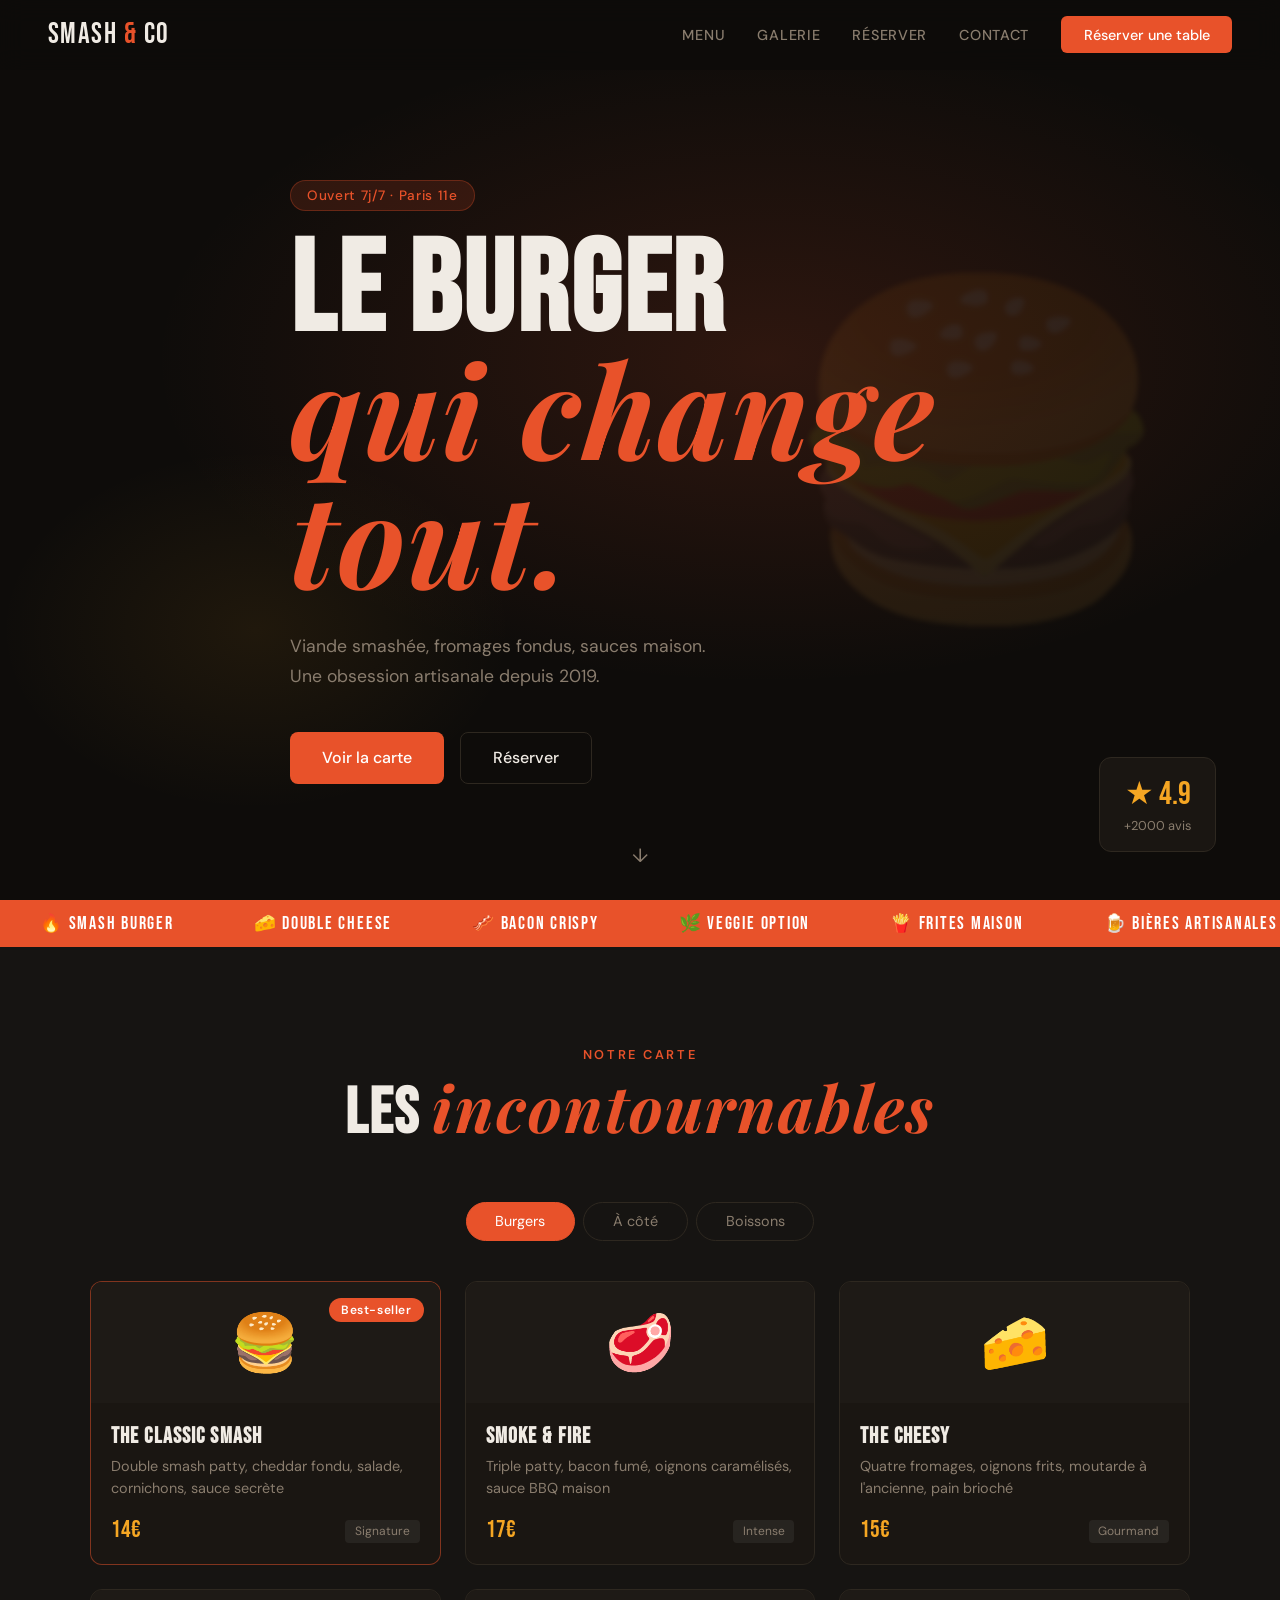
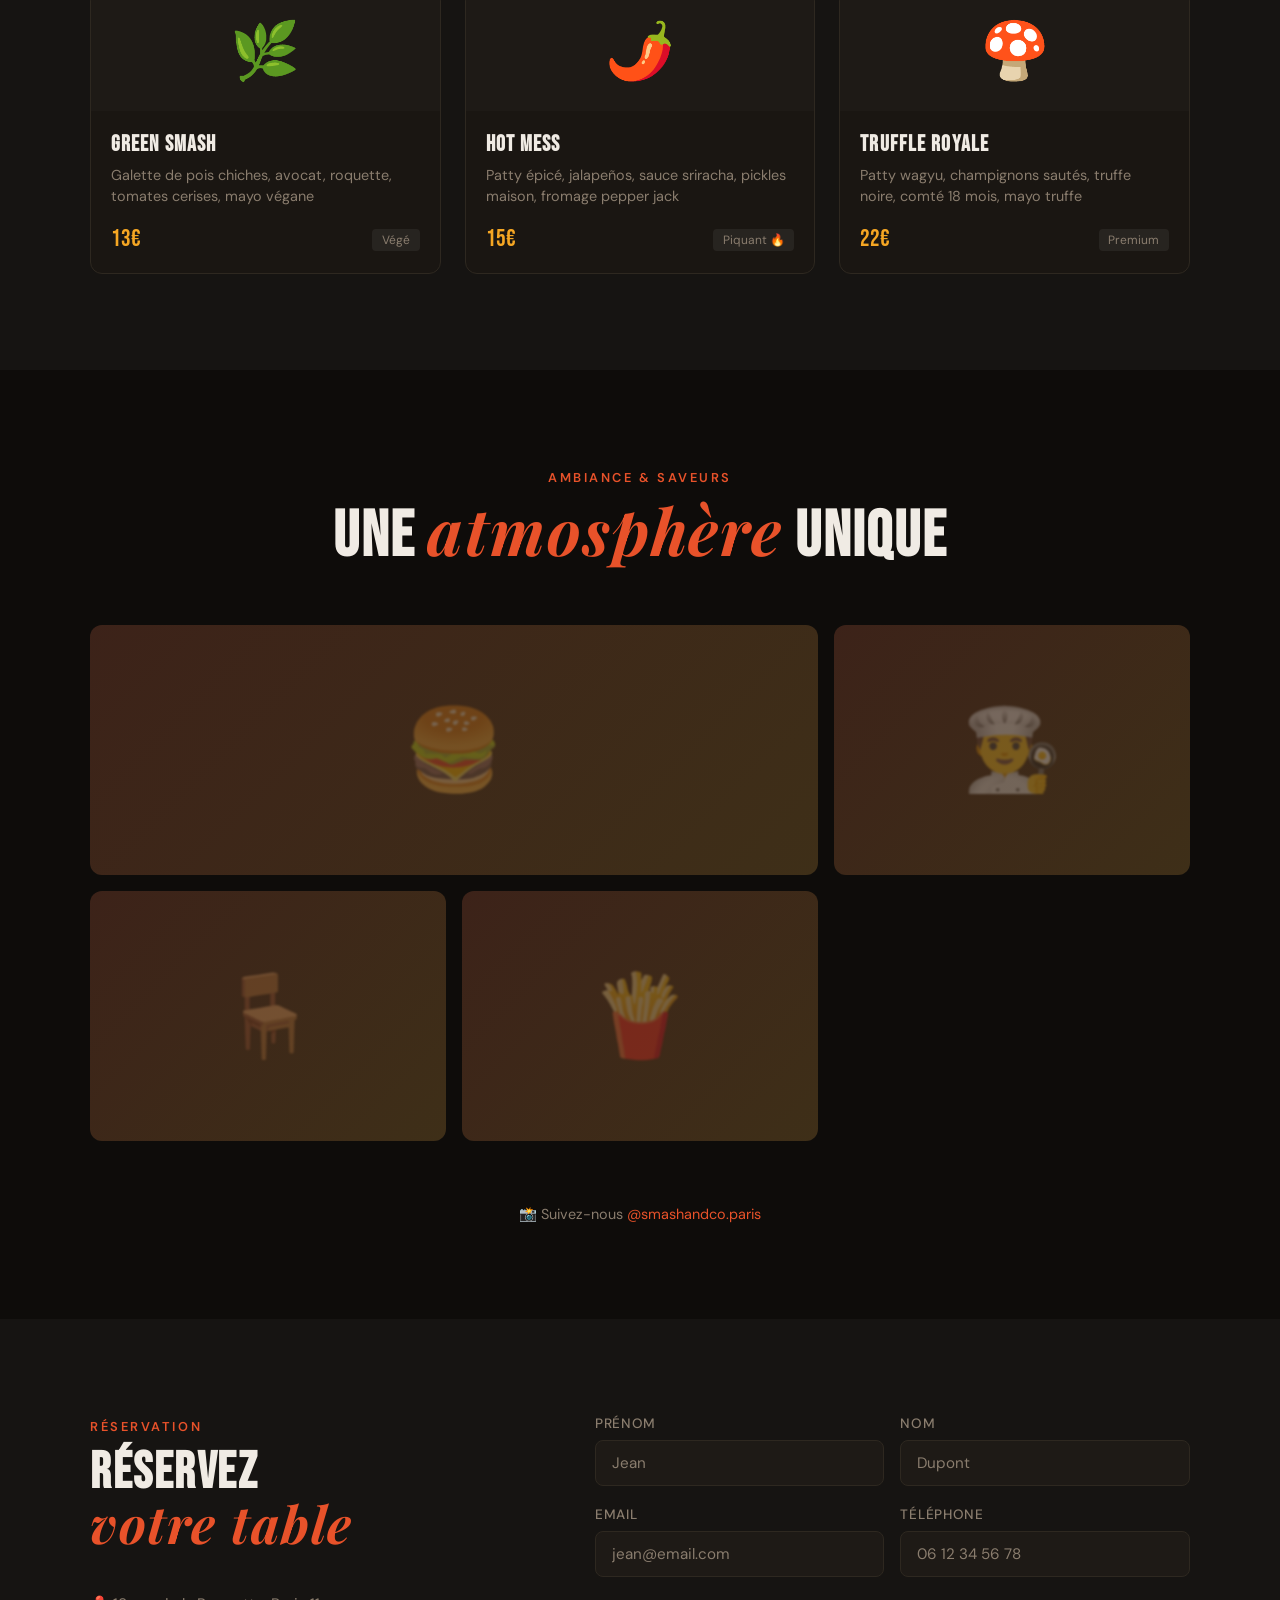
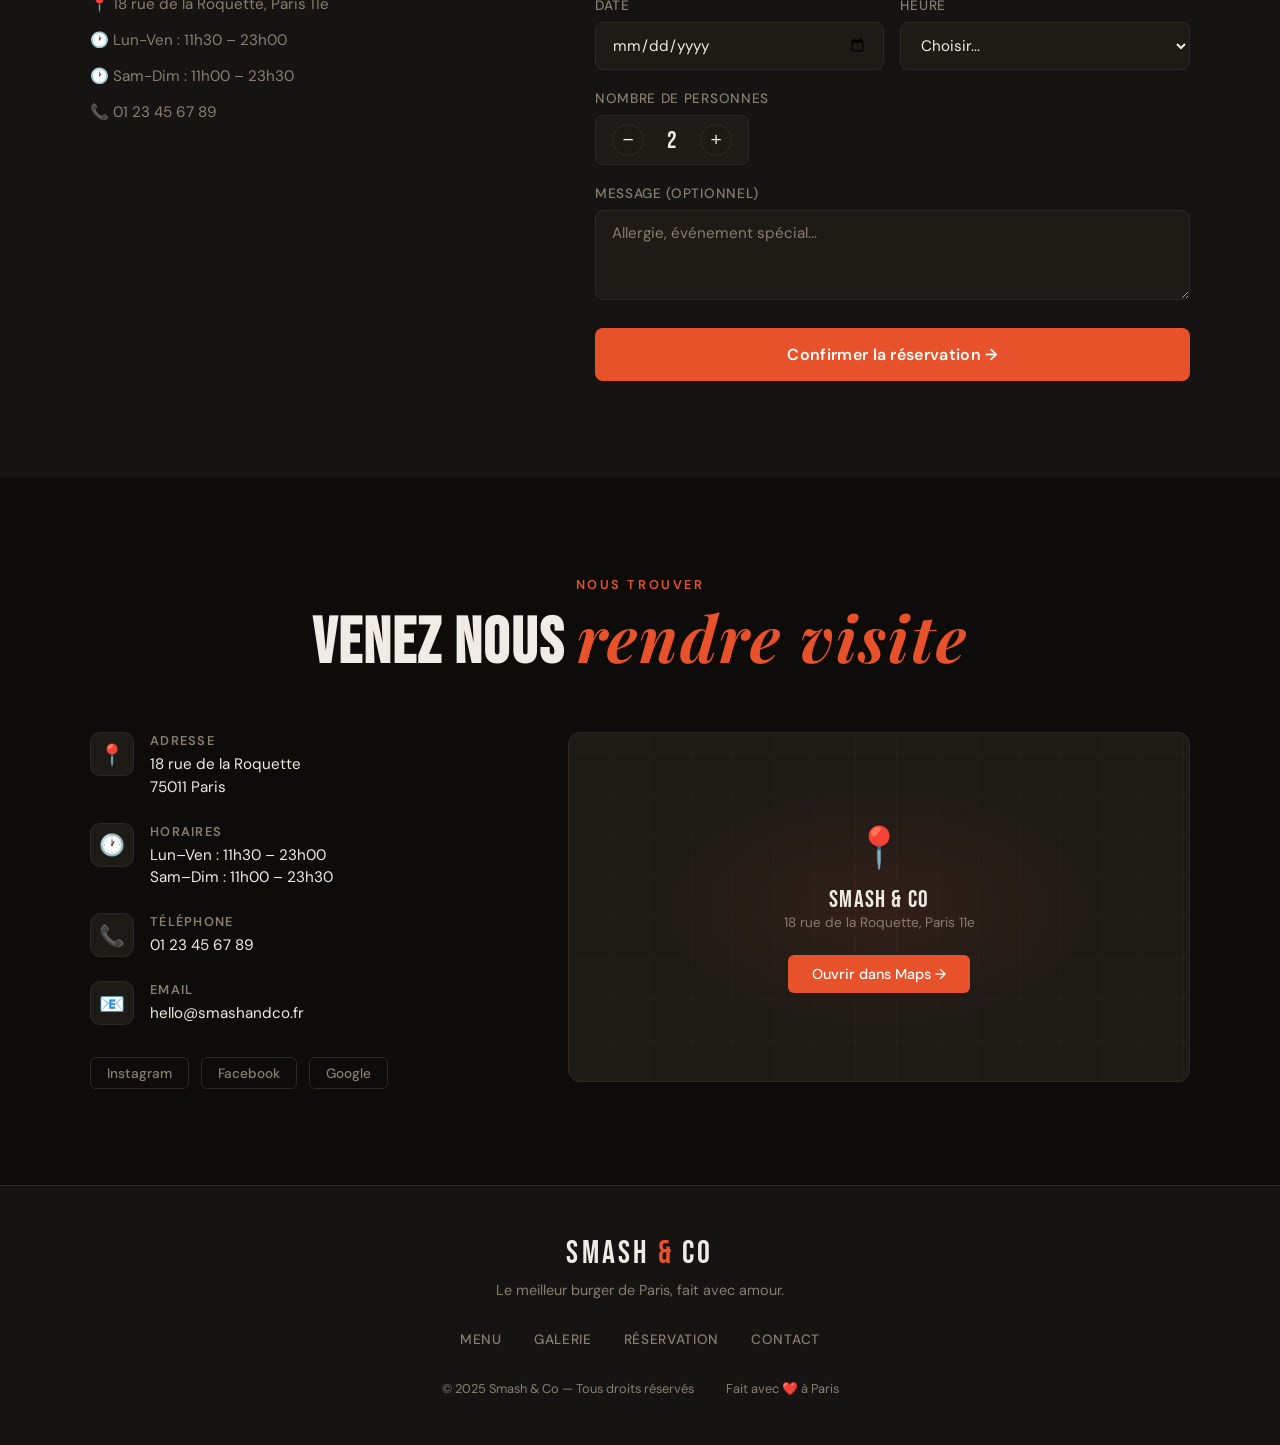
==== index.html @ 18566a7b "Add files via upload" ====
<!DOCTYPE html>
<html lang="fr">
<head>
  <meta charset="UTF-8" />
  <meta name="viewport" content="width=device-width, initial-scale=1.0"/>
  <title>SMASH & CO — Burgers Artisanaux</title>
  <link rel="stylesheet" href="style.css" />
  <link rel="preconnect" href="https://fonts.googleapis.com">
  <link href="https://fonts.googleapis.com/css2?family=Bebas+Neue&family=DM+Sans:wght@300;400;500&family=Playfair+Display:ital@1&display=swap" rel="stylesheet">
</head>
<body>

  <!-- NAV -->
  <nav id="navbar">
    <div class="nav-logo">SMASH <span>&</span> CO</div>
    <ul class="nav-links">
      <li><a href="#menu">Menu</a></li>
      <li><a href="#gallery">Galerie</a></li>
      <li><a href="#reservation">Réserver</a></li>
      <li><a href="#contact">Contact</a></li>
    </ul>
    <button class="nav-cta" onclick="document.getElementById('reservation').scrollIntoView({behavior:'smooth'})">Réserver une table</button>
    <button class="burger-btn" id="burgerBtn" aria-label="Menu">
      <span></span><span></span><span></span>
    </button>
  </nav>

  <!-- MOBILE MENU -->
  <div class="mobile-menu" id="mobileMenu">
    <ul>
      <li><a href="#menu" onclick="closeMobile()">Menu</a></li>
      <li><a href="#gallery" onclick="closeMobile()">Galerie</a></li>
      <li><a href="#reservation" onclick="closeMobile()">Réserver</a></li>
      <li><a href="#contact" onclick="closeMobile()">Contact</a></li>
    </ul>
  </div>

  <!-- HERO -->
  <section id="hero">
    <div class="hero-bg"></div>
    <div class="hero-content">
      <p class="hero-tag">Ouvert 7j/7 · Paris 11e</p>
      <h1>Le burger<br/><em>qui change tout.</em></h1>
      <p class="hero-sub">Viande smashée, fromages fondus, sauces maison.<br/>Une obsession artisanale depuis 2019.</p>
      <div class="hero-btns">
        <button onclick="document.getElementById('menu').scrollIntoView({behavior:'smooth'})">Voir la carte</button>
        <button class="outline" onclick="document.getElementById('reservation').scrollIntoView({behavior:'smooth'})">Réserver</button>
      </div>
    </div>
    <div class="hero-badge">
      <span>★ 4.9</span>
      <small>+2000 avis</small>
    </div>
    <div class="scroll-hint">↓</div>
  </section>

  <!-- STRIP -->
  <div class="strip">
    <span>🔥 Smash Burger</span>
    <span>🧀 Double Cheese</span>
    <span>🥓 Bacon Crispy</span>
    <span>🌿 Veggie Option</span>
    <span>🍟 Frites Maison</span>
    <span>🍺 Bières Artisanales</span>
    <span>🔥 Smash Burger</span>
    <span>🧀 Double Cheese</span>
    <span>🥓 Bacon Crispy</span>
    <span>🌿 Veggie Option</span>
    <span>🍟 Frites Maison</span>
    <span>🍺 Bières Artisanales</span>
  </div>

  <!-- MENU -->
  <section id="menu">
    <div class="section-header">
      <p class="label">Notre carte</p>
      <h2>Les <em>incontournables</em></h2>
    </div>

    <div class="menu-tabs">
      <button class="tab active" data-tab="burgers">Burgers</button>
      <button class="tab" data-tab="sides">À côté</button>
      <button class="tab" data-tab="drinks">Boissons</button>
    </div>

    <div class="menu-grid" id="burgers">
      <div class="menu-card featured">
        <div class="badge">Best-seller</div>
        <div class="menu-img">🍔</div>
        <div class="menu-info">
          <h3>The Classic Smash</h3>
          <p>Double smash patty, cheddar fondu, salade, cornichons, sauce secrète</p>
          <div class="menu-footer">
            <span class="price">14€</span>
            <span class="tags"><span>Signature</span></span>
          </div>
        </div>
      </div>
      <div class="menu-card">
        <div class="menu-img">🥩</div>
        <div class="menu-info">
          <h3>Smoke & Fire</h3>
          <p>Triple patty, bacon fumé, oignons caramélisés, sauce BBQ maison</p>
          <div class="menu-footer">
            <span class="price">17€</span>
            <span class="tags"><span>Intense</span></span>
          </div>
        </div>
      </div>
      <div class="menu-card">
        <div class="menu-img">🧀</div>
        <div class="menu-info">
          <h3>The Cheesy</h3>
          <p>Quatre fromages, oignons frits, moutarde à l'ancienne, pain brioché</p>
          <div class="menu-footer">
            <span class="price">15€</span>
            <span class="tags"><span>Gourmand</span></span>
          </div>
        </div>
      </div>
      <div class="menu-card">
        <div class="menu-img">🌿</div>
        <div class="menu-info">
          <h3>Green Smash</h3>
          <p>Galette de pois chiches, avocat, roquette, tomates cerises, mayo végane</p>
          <div class="menu-footer">
            <span class="price">13€</span>
            <span class="tags"><span>Végé</span></span>
          </div>
        </div>
      </div>
      <div class="menu-card">
        <div class="menu-img">🌶️</div>
        <div class="menu-info">
          <h3>Hot Mess</h3>
          <p>Patty épicé, jalapeños, sauce sriracha, pickles maison, fromage pepper jack</p>
          <div class="menu-footer">
            <span class="price">15€</span>
            <span class="tags"><span>Piquant 🔥</span></span>
          </div>
        </div>
      </div>
      <div class="menu-card">
        <div class="menu-img">🍄</div>
        <div class="menu-info">
          <h3>Truffle Royale</h3>
          <p>Patty wagyu, champignons sautés, truffe noire, comté 18 mois, mayo truffe</p>
          <div class="menu-footer">
            <span class="price">22€</span>
            <span class="tags"><span>Premium</span></span>
          </div>
        </div>
      </div>
    </div>

    <div class="menu-grid hidden" id="sides">
      <div class="menu-card">
        <div class="menu-img">🍟</div>
        <div class="menu-info">
          <h3>Frites Maison</h3>
          <p>Pommes de terre fraîches, double friture, sel de Guérande</p>
          <div class="menu-footer"><span class="price">5€</span></div>
        </div>
      </div>
      <div class="menu-card">
        <div class="menu-img">🧅</div>
        <div class="menu-info">
          <h3>Onion Rings</h3>
          <p>Oignons croustillants, sauce ranch maison</p>
          <div class="menu-footer"><span class="price">6€</span></div>
        </div>
      </div>
      <div class="menu-card">
        <div class="menu-img">🥗</div>
        <div class="menu-info">
          <h3>Coleslaw</h3>
          <p>Chou, carotte, mayonnaise légère, ciboulette</p>
          <div class="menu-footer"><span class="price">4€</span></div>
        </div>
      </div>
      <div class="menu-card featured">
        <div class="badge">Nouveau</div>
        <div class="menu-img">🍠</div>
        <div class="menu-info">
          <h3>Sweet Fries</h3>
          <p>Frites de patate douce, sauce miel-sriracha</p>
          <div class="menu-footer"><span class="price">6€</span></div>
        </div>
      </div>
    </div>

    <div class="menu-grid hidden" id="drinks">
      <div class="menu-card">
        <div class="menu-img">🍺</div>
        <div class="menu-info">
          <h3>Bières Artisanales</h3>
          <p>Sélection de 6 bières locales en rotation mensuelle</p>
          <div class="menu-footer"><span class="price">6-8€</span></div>
        </div>
      </div>
      <div class="menu-card featured">
        <div class="badge">Maison</div>
        <div class="menu-img">🥤</div>
        <div class="menu-info">
          <h3>Milkshakes</h3>
          <p>Vanille, chocolat, caramel beurre salé — faits à la commande</p>
          <div class="menu-footer"><span class="price">7€</span></div>
        </div>
      </div>
      <div class="menu-card">
        <div class="menu-img">🧃</div>
        <div class="menu-info">
          <h3>Softs & Jus</h3>
          <p>Eau, sodas, jus de fruits frais pressés</p>
          <div class="menu-footer"><span class="price">3-5€</span></div>
        </div>
      </div>
    </div>
  </section>

  <!-- GALLERY -->
  <section id="gallery">
    <div class="section-header">
      <p class="label">Ambiance & saveurs</p>
      <h2>Une <em>atmosphère</em> unique</h2>
    </div>
    <div class="gallery-grid">
      <div class="g-item g1">
        <div class="g-overlay"><span>The Classic Smash</span></div>
      </div>
      <div class="g-item g2">
        <div class="g-overlay"><span>Cuisine ouverte</span></div>
      </div>
      <div class="g-item g3">
        <div class="g-overlay"><span>Notre salle</span></div>
      </div>
      <div class="g-item g4">
        <div class="g-overlay"><span>Frites maison</span></div>
      </div>
      <div class="g-item g5">
        <div class="g-overlay"><span>Milkshakes</span></div>
      </div>
      <div class="g-item g6">
        <div class="g-overlay"><span>Bar à bières</span></div>
      </div>
    </div>
    <p class="gallery-note">📸 Suivez-nous <a href="#">@smashandco.paris</a></p>
  </section>

  <!-- RESERVATION -->
  <section id="reservation">
    <div class="resa-wrapper">
      <div class="resa-left">
        <p class="label">Réservation</p>
        <h2>Réservez<br/><em>votre table</em></h2>
        <ul class="resa-infos">
          <li>📍 18 rue de la Roquette, Paris 11e</li>
          <li>🕐 Lun-Ven : 11h30 – 23h00</li>
          <li>🕐 Sam-Dim : 11h00 – 23h30</li>
          <li>📞 01 23 45 67 89</li>
        </ul>
      </div>
      <div class="resa-right">
        <form id="resaForm" onsubmit="submitResa(event)">
          <div class="form-row">
            <div class="form-group">
              <label>Prénom</label>
              <input type="text" placeholder="Jean" required />
            </div>
            <div class="form-group">
              <label>Nom</label>
              <input type="text" placeholder="Dupont" required />
            </div>
          </div>
          <div class="form-row">
            <div class="form-group">
              <label>Email</label>
              <input type="email" placeholder="jean@email.com" required />
            </div>
            <div class="form-group">
              <label>Téléphone</label>
              <input type="tel" placeholder="06 12 34 56 78" />
            </div>
          </div>
          <div class="form-row">
            <div class="form-group">
              <label>Date</label>
              <input type="date" required />
            </div>
            <div class="form-group">
              <label>Heure</label>
              <select required>
                <option value="">Choisir...</option>
                <option>12:00</option><option>12:30</option>
                <option>13:00</option><option>13:30</option>
                <option>19:00</option><option>19:30</option>
                <option>20:00</option><option>20:30</option>
                <option>21:00</option><option>21:30</option>
              </select>
            </div>
          </div>
          <div class="form-group">
            <label>Nombre de personnes</label>
            <div class="counter">
              <button type="button" onclick="changeCount(-1)">−</button>
              <span id="guestCount">2</span>
              <button type="button" onclick="changeCount(1)">+</button>
            </div>
          </div>
          <div class="form-group">
            <label>Message (optionnel)</label>
            <textarea placeholder="Allergie, événement spécial..."></textarea>
          </div>
          <button type="submit" class="submit-btn">Confirmer la réservation →</button>
        </form>
        <div id="resaSuccess" class="resa-success hidden">
          <div class="success-icon">✓</div>
          <h3>Réservation confirmée !</h3>
          <p>Vous recevrez un email de confirmation sous peu.<br/>À très vite chez Smash & Co !</p>
        </div>
      </div>
    </div>
  </section>

  <!-- CONTACT -->
  <section id="contact">
    <div class="section-header">
      <p class="label">Nous trouver</p>
      <h2>Venez nous <em>rendre visite</em></h2>
    </div>
    <div class="contact-grid">
      <div class="contact-info">
        <div class="contact-item">
          <div class="contact-icon">📍</div>
          <div>
            <h4>Adresse</h4>
            <p>18 rue de la Roquette<br/>75011 Paris</p>
          </div>
        </div>
        <div class="contact-item">
          <div class="contact-icon">🕐</div>
          <div>
            <h4>Horaires</h4>
            <p>Lun–Ven : 11h30 – 23h00<br/>Sam–Dim : 11h00 – 23h30</p>
          </div>
        </div>
        <div class="contact-item">
          <div class="contact-icon">📞</div>
          <div>
            <h4>Téléphone</h4>
            <p><a href="tel:0123456789">01 23 45 67 89</a></p>
          </div>
        </div>
        <div class="contact-item">
          <div class="contact-icon">📧</div>
          <div>
            <h4>Email</h4>
            <p><a href="mailto:hello@smashandco.fr">hello@smashandco.fr</a></p>
          </div>
        </div>
        <div class="social-links">
          <a href="#">Instagram</a>
          <a href="#">Facebook</a>
          <a href="#">Google</a>
        </div>
      </div>
      <div class="map-placeholder">
        <div class="map-inner">
          <div class="map-pin">📍</div>
          <p>SMASH & CO</p>
          <small>18 rue de la Roquette, Paris 11e</small>
          <a href="https://maps.google.com/?q=18+rue+de+la+Roquette+Paris" target="_blank" class="map-btn">Ouvrir dans Maps →</a>
        </div>
      </div>
    </div>
  </section>

  <!-- FOOTER -->
  <footer>
    <div class="footer-top">
      <div class="footer-logo">SMASH <span>&</span> CO</div>
      <p>Le meilleur burger de Paris, fait avec amour.</p>
    </div>
    <div class="footer-links">
      <a href="#menu">Menu</a>
      <a href="#gallery">Galerie</a>
      <a href="#reservation">Réservation</a>
      <a href="#contact">Contact</a>
    </div>
    <div class="footer-bottom">
      <p>© 2025 Smash & Co — Tous droits réservés</p>
      <p>Fait avec ❤️ à Paris</p>
    </div>
  </footer>

  <script src="script.js"></script>
</body>
</html>
---- style.css ----
/* ===== RESET & BASE ===== */
*, *::before, *::after { box-sizing: border-box; margin: 0; padding: 0; }

:root {
  --bg: #0e0c0a;
  --bg2: #161412;
  --bg3: #1e1a16;
  --accent: #e8522a;
  --accent2: #f5a623;
  --text: #f0ebe4;
  --text-muted: #8a7d6e;
  --border: #2e2820;
  --card: #1a1612;
  --radius: 12px;
}

html { scroll-behavior: smooth; }

body {
  font-family: 'DM Sans', sans-serif;
  background: var(--bg);
  color: var(--text);
  overflow-x: hidden;
  font-size: 16px;
}

/* ===== NAV ===== */
#navbar {
  position: fixed;
  top: 0; left: 0; right: 0;
  z-index: 100;
  display: flex;
  align-items: center;
  gap: 2rem;
  padding: 1rem 3rem;
  background: rgba(14, 12, 10, 0.85);
  backdrop-filter: blur(12px);
  border-bottom: 1px solid transparent;
  transition: border-color 0.3s, padding 0.3s;
}

#navbar.scrolled {
  border-bottom-color: var(--border);
  padding: 0.75rem 3rem;
}

.nav-logo {
  font-family: 'Bebas Neue', sans-serif;
  font-size: 1.8rem;
  letter-spacing: 0.05em;
  color: var(--text);
  margin-right: auto;
}
.nav-logo span { color: var(--accent); }

.nav-links { list-style: none; display: flex; gap: 2rem; }
.nav-links a {
  color: var(--text-muted);
  text-decoration: none;
  font-size: 0.9rem;
  font-weight: 500;
  letter-spacing: 0.05em;
  text-transform: uppercase;
  transition: color 0.2s;
}
.nav-links a:hover { color: var(--text); }

.nav-cta {
  background: var(--accent);
  color: white;
  border: none;
  padding: 0.6rem 1.4rem;
  border-radius: 6px;
  font-family: 'DM Sans', sans-serif;
  font-weight: 500;
  font-size: 0.9rem;
  cursor: pointer;
  transition: background 0.2s, transform 0.2s;
}
.nav-cta:hover { background: #c9431e; transform: translateY(-1px); }

.burger-btn {
  display: none;
  flex-direction: column;
  gap: 5px;
  background: none;
  border: none;
  cursor: pointer;
  padding: 4px;
}
.burger-btn span {
  display: block;
  width: 24px;
  height: 2px;
  background: var(--text);
  border-radius: 2px;
  transition: 0.3s;
}

/* MOBILE MENU */
.mobile-menu {
  display: none;
  position: fixed;
  top: 0; left: 0; right: 0; bottom: 0;
  z-index: 99;
  background: var(--bg);
  flex-direction: column;
  align-items: center;
  justify-content: center;
}
.mobile-menu.open { display: flex; }
.mobile-menu ul { list-style: none; text-align: center; }
.mobile-menu li { margin: 1.5rem 0; }
.mobile-menu a {
  font-family: 'Bebas Neue', sans-serif;
  font-size: 3rem;
  color: var(--text);
  text-decoration: none;
  letter-spacing: 0.1em;
  transition: color 0.2s;
}
.mobile-menu a:hover { color: var(--accent); }

/* ===== HERO ===== */
#hero {
  position: relative;
  min-height: 100vh;
  display: flex;
  align-items: center;
  justify-content: center;
  overflow: hidden;
  padding: 8rem 2rem 4rem;
}

.hero-bg {
  position: absolute;
  inset: 0;
  background:
    radial-gradient(ellipse 80% 60% at 60% 40%, rgba(232, 82, 42, 0.15) 0%, transparent 60%),
    radial-gradient(ellipse 40% 40% at 20% 70%, rgba(245, 166, 35, 0.08) 0%, transparent 50%);
  z-index: 0;
}

.hero-bg::before {
  content: '🍔';
  position: absolute;
  right: 8%;
  top: 50%;
  transform: translateY(-50%);
  font-size: clamp(180px, 25vw, 380px);
  opacity: 0.08;
  filter: blur(2px);
  animation: float 6s ease-in-out infinite;
}

@keyframes float {
  0%, 100% { transform: translateY(-50%) rotate(-5deg); }
  50% { transform: translateY(-53%) rotate(3deg); }
}

.hero-content {
  position: relative;
  z-index: 1;
  max-width: 700px;
  animation: fadeUp 0.9s ease both;
}

@keyframes fadeUp {
  from { opacity: 0; transform: translateY(30px); }
  to   { opacity: 1; transform: translateY(0); }
}

.hero-tag {
  display: inline-block;
  background: rgba(232,82,42,0.15);
  border: 1px solid rgba(232,82,42,0.3);
  color: var(--accent);
  padding: 0.35rem 1rem;
  border-radius: 50px;
  font-size: 0.85rem;
  font-weight: 500;
  letter-spacing: 0.05em;
  margin-bottom: 1.5rem;
}

#hero h1 {
  font-family: 'Bebas Neue', sans-serif;
  font-size: clamp(4rem, 10vw, 9rem);
  line-height: 0.9;
  letter-spacing: 0.02em;
  margin-bottom: 1.5rem;
}
#hero h1 em {
  font-family: 'Playfair Display', serif;
  color: var(--accent);
  font-style: italic;
}

.hero-sub {
  color: var(--text-muted);
  font-size: 1.1rem;
  line-height: 1.7;
  margin-bottom: 2.5rem;
  max-width: 480px;
}

.hero-btns { display: flex; gap: 1rem; flex-wrap: wrap; }
.hero-btns button {
  padding: 0.9rem 2rem;
  border-radius: 8px;
  font-family: 'DM Sans', sans-serif;
  font-size: 1rem;
  font-weight: 500;
  cursor: pointer;
  transition: all 0.2s;
}
.hero-btns button:first-child {
  background: var(--accent);
  color: white;
  border: none;
}
.hero-btns button:first-child:hover { background: #c9431e; transform: translateY(-2px); }
.hero-btns button.outline {
  background: transparent;
  color: var(--text);
  border: 1px solid var(--border);
}
.hero-btns button.outline:hover { border-color: var(--text-muted); transform: translateY(-2px); }

.hero-badge {
  position: absolute;
  bottom: 3rem;
  right: 5%;
  background: var(--card);
  border: 1px solid var(--border);
  border-radius: var(--radius);
  padding: 1rem 1.5rem;
  text-align: center;
  z-index: 1;
  animation: fadeUp 1.1s 0.3s ease both;
}
.hero-badge span { font-family: 'Bebas Neue', sans-serif; font-size: 2rem; color: var(--accent2); display: block; }
.hero-badge small { color: var(--text-muted); font-size: 0.8rem; }

.scroll-hint {
  position: absolute;
  bottom: 2rem;
  left: 50%;
  transform: translateX(-50%);
  color: var(--text-muted);
  font-size: 1.2rem;
  animation: bounce 2s ease-in-out infinite;
  z-index: 1;
}
@keyframes bounce {
  0%, 100% { transform: translateX(-50%) translateY(0); }
  50% { transform: translateX(-50%) translateY(8px); }
}

/* ===== STRIP ===== */
.strip {
  background: var(--accent);
  padding: 0.8rem 0;
  overflow: hidden;
  display: flex;
  gap: 0;
  white-space: nowrap;
}
.strip span {
  display: inline-block;
  padding: 0 2.5rem;
  font-family: 'Bebas Neue', sans-serif;
  font-size: 1.1rem;
  letter-spacing: 0.1em;
  color: white;
  animation: marquee 20s linear infinite;
}
@keyframes marquee {
  from { transform: translateX(0); }
  to { transform: translateX(-50%); }
}

/* ===== SECTIONS COMMON ===== */
section { padding: 6rem 5%; }

.section-header {
  text-align: center;
  margin-bottom: 3.5rem;
}
.label {
  display: inline-block;
  color: var(--accent);
  font-size: 0.8rem;
  font-weight: 600;
  letter-spacing: 0.2em;
  text-transform: uppercase;
  margin-bottom: 0.75rem;
}
.section-header h2 {
  font-family: 'Bebas Neue', sans-serif;
  font-size: clamp(2.5rem, 5vw, 4rem);
  letter-spacing: 0.03em;
  line-height: 1;
}
.section-header h2 em {
  font-family: 'Playfair Display', serif;
  color: var(--accent);
  font-style: italic;
}

/* ===== MENU ===== */
#menu { background: var(--bg2); }

.menu-tabs {
  display: flex;
  gap: 0.5rem;
  justify-content: center;
  margin-bottom: 2.5rem;
  flex-wrap: wrap;
}
.tab {
  padding: 0.6rem 1.8rem;
  border-radius: 50px;
  border: 1px solid var(--border);
  background: transparent;
  color: var(--text-muted);
  font-family: 'DM Sans', sans-serif;
  font-size: 0.9rem;
  cursor: pointer;
  transition: all 0.2s;
}
.tab.active, .tab:hover {
  background: var(--accent);
  color: white;
  border-color: var(--accent);
}

.menu-grid {
  display: grid;
  grid-template-columns: repeat(auto-fill, minmax(280px, 1fr));
  gap: 1.5rem;
  max-width: 1100px;
  margin: 0 auto;
}
.menu-grid.hidden { display: none; }

.menu-card {
  background: var(--card);
  border: 1px solid var(--border);
  border-radius: var(--radius);
  overflow: hidden;
  transition: transform 0.3s, border-color 0.3s;
  position: relative;
}
.menu-card:hover {
  transform: translateY(-4px);
  border-color: rgba(232,82,42,0.4);
}
.menu-card.featured { border-color: rgba(232,82,42,0.5); }

.badge {
  position: absolute;
  top: 1rem; right: 1rem;
  background: var(--accent);
  color: white;
  font-size: 0.75rem;
  font-weight: 600;
  padding: 0.25rem 0.75rem;
  border-radius: 50px;
  letter-spacing: 0.05em;
}

.menu-img {
  font-size: 3.5rem;
  text-align: center;
  padding: 1.5rem;
  background: var(--bg3);
}
.menu-info { padding: 1.25rem; }
.menu-info h3 {
  font-family: 'Bebas Neue', sans-serif;
  font-size: 1.4rem;
  letter-spacing: 0.05em;
  margin-bottom: 0.4rem;
}
.menu-info p { color: var(--text-muted); font-size: 0.9rem; line-height: 1.5; margin-bottom: 1rem; }

.menu-footer {
  display: flex;
  align-items: center;
  justify-content: space-between;
}
.price {
  font-family: 'Bebas Neue', sans-serif;
  font-size: 1.5rem;
  color: var(--accent2);
}
.tags span {
  background: rgba(255,255,255,0.06);
  color: var(--text-muted);
  font-size: 0.75rem;
  padding: 0.2rem 0.6rem;
  border-radius: 4px;
}

/* ===== GALLERY ===== */
#gallery { background: var(--bg); }

.gallery-grid {
  display: grid;
  grid-template-columns: repeat(3, 1fr);
  grid-template-rows: 250px 250px;
  gap: 1rem;
  max-width: 1100px;
  margin: 0 auto;
}

.g-item {
  border-radius: var(--radius);
  overflow: hidden;
  position: relative;
  cursor: pointer;
  background: var(--bg3);
}
.g1 { grid-column: 1 / 3; }
.g5 { grid-column: 2 / 4; }

.g-item::before {
  content: '';
  position: absolute;
  inset: 0;
  background: linear-gradient(135deg, var(--accent) 0%, var(--accent2) 100%);
  opacity: 0.15;
  z-index: 0;
}

/* Decorative emoji backgrounds for gallery */
.g1::after { content: '🍔'; }
.g2::after { content: '👨‍🍳'; }
.g3::after { content: '🪑'; }
.g4::after { content: '🍟'; }
.g5::after { content: '🥤'; }
.g6::after { content: '🍺'; }

.g-item::after {
  position: absolute;
  inset: 0;
  display: flex;
  align-items: center;
  justify-content: center;
  font-size: 5rem;
  filter: blur(1px);
  opacity: 0.3;
  transition: 0.4s;
}
.g-item:hover::after { transform: scale(1.2); opacity: 0.5; }

.g-overlay {
  position: absolute;
  inset: 0;
  display: flex;
  align-items: flex-end;
  padding: 1.5rem;
  background: linear-gradient(to top, rgba(0,0,0,0.7) 0%, transparent 60%);
  z-index: 1;
  opacity: 0;
  transition: opacity 0.3s;
}
.g-item:hover .g-overlay { opacity: 1; }
.g-overlay span {
  font-family: 'Bebas Neue', sans-serif;
  font-size: 1.3rem;
  letter-spacing: 0.05em;
}

.gallery-note {
  text-align: center;
  margin-top: 2rem;
  color: var(--text-muted);
  font-size: 0.9rem;
}
.gallery-note a { color: var(--accent); text-decoration: none; }
.gallery-note a:hover { text-decoration: underline; }

/* ===== RESERVATION ===== */
#reservation { background: var(--bg2); }

.resa-wrapper {
  display: grid;
  grid-template-columns: 1fr 1.4fr;
  gap: 5rem;
  max-width: 1100px;
  margin: 0 auto;
  align-items: start;
}

.resa-left p.label { margin-bottom: 0.75rem; }
.resa-left h2 {
  font-family: 'Bebas Neue', sans-serif;
  font-size: clamp(2.5rem, 4vw, 3.5rem);
  line-height: 1;
  margin-bottom: 2.5rem;
  letter-spacing: 0.03em;
}
.resa-left h2 em {
  font-family: 'Playfair Display', serif;
  color: var(--accent);
  font-style: italic;
}

.resa-infos { list-style: none; display: flex; flex-direction: column; gap: 1rem; }
.resa-infos li { color: var(--text-muted); font-size: 0.95rem; display: flex; align-items: center; gap: 0.75rem; }

/* FORM */
form { display: flex; flex-direction: column; gap: 1.25rem; }

.form-row { display: grid; grid-template-columns: 1fr 1fr; gap: 1rem; }

.form-group { display: flex; flex-direction: column; gap: 0.5rem; }
.form-group label { font-size: 0.85rem; font-weight: 500; color: var(--text-muted); letter-spacing: 0.05em; text-transform: uppercase; }

input, select, textarea {
  background: var(--bg3);
  border: 1px solid var(--border);
  border-radius: 8px;
  padding: 0.75rem 1rem;
  color: var(--text);
  font-family: 'DM Sans', sans-serif;
  font-size: 0.95rem;
  transition: border-color 0.2s;
  width: 100%;
}
input:focus, select:focus, textarea:focus {
  outline: none;
  border-color: var(--accent);
}
input::placeholder, textarea::placeholder { color: var(--text-muted); }
select option { background: var(--bg3); }
textarea { resize: vertical; min-height: 90px; }

.counter {
  display: flex;
  align-items: center;
  gap: 1rem;
  background: var(--bg3);
  border: 1px solid var(--border);
  border-radius: 8px;
  padding: 0.5rem 1rem;
  width: fit-content;
}
.counter button {
  background: none;
  border: 1px solid var(--border);
  color: var(--text);
  width: 32px;
  height: 32px;
  border-radius: 50%;
  cursor: pointer;
  font-size: 1.2rem;
  display: flex;
  align-items: center;
  justify-content: center;
  transition: all 0.2s;
}
.counter button:hover { background: var(--accent); border-color: var(--accent); }
#guestCount { font-family: 'Bebas Neue', sans-serif; font-size: 1.5rem; min-width: 24px; text-align: center; }

.submit-btn {
  background: var(--accent);
  color: white;
  border: none;
  padding: 1rem 2rem;
  border-radius: 8px;
  font-family: 'DM Sans', sans-serif;
  font-size: 1rem;
  font-weight: 600;
  cursor: pointer;
  transition: all 0.2s;
  margin-top: 0.5rem;
  letter-spacing: 0.02em;
}
.submit-btn:hover { background: #c9431e; transform: translateY(-2px); }

.resa-success {
  text-align: center;
  padding: 3rem 2rem;
  background: var(--bg3);
  border: 1px solid var(--border);
  border-radius: var(--radius);
}
.resa-success.hidden { display: none; }
.success-icon {
  width: 60px; height: 60px;
  background: rgba(34, 197, 94, 0.15);
  border: 2px solid #22c55e;
  border-radius: 50%;
  display: flex;
  align-items: center;
  justify-content: center;
  font-size: 1.5rem;
  color: #22c55e;
  margin: 0 auto 1.5rem;
}
.resa-success h3 { font-size: 1.5rem; margin-bottom: 0.75rem; }
.resa-success p { color: var(--text-muted); line-height: 1.6; }

/* ===== CONTACT ===== */
#contact { background: var(--bg); }

.contact-grid {
  display: grid;
  grid-template-columns: 1fr 1.5fr;
  gap: 4rem;
  max-width: 1100px;
  margin: 0 auto;
  align-items: start;
}

.contact-info { display: flex; flex-direction: column; gap: 1.5rem; }
.contact-item { display: flex; gap: 1rem; align-items: flex-start; }
.contact-icon {
  font-size: 1.3rem;
  width: 44px;
  height: 44px;
  background: var(--bg3);
  border: 1px solid var(--border);
  border-radius: 10px;
  display: flex;
  align-items: center;
  justify-content: center;
  flex-shrink: 0;
}
.contact-item h4 { font-size: 0.8rem; font-weight: 600; letter-spacing: 0.1em; text-transform: uppercase; color: var(--text-muted); margin-bottom: 0.25rem; }
.contact-item p { font-size: 0.95rem; line-height: 1.5; }
.contact-item a { color: var(--text); text-decoration: none; }
.contact-item a:hover { color: var(--accent); }

.social-links {
  display: flex;
  gap: 0.75rem;
  margin-top: 0.5rem;
}
.social-links a {
  color: var(--text-muted);
  text-decoration: none;
  font-size: 0.85rem;
  font-weight: 500;
  padding: 0.4rem 1rem;
  border: 1px solid var(--border);
  border-radius: 6px;
  transition: all 0.2s;
}
.social-links a:hover { color: var(--text); border-color: var(--text-muted); }

.map-placeholder {
  background: var(--bg3);
  border: 1px solid var(--border);
  border-radius: var(--radius);
  height: 350px;
  display: flex;
  align-items: center;
  justify-content: center;
  position: relative;
  overflow: hidden;
}
.map-placeholder::before {
  content: '';
  position: absolute;
  inset: 0;
  background:
    radial-gradient(ellipse 50% 50% at 50% 50%, rgba(232, 82, 42, 0.1) 0%, transparent 70%),
    repeating-linear-gradient(0deg, transparent, transparent 40px, rgba(255,255,255,0.02) 40px, rgba(255,255,255,0.02) 41px),
    repeating-linear-gradient(90deg, transparent, transparent 40px, rgba(255,255,255,0.02) 40px, rgba(255,255,255,0.02) 41px);
}
.map-inner {
  position: relative;
  text-align: center;
  z-index: 1;
}
.map-pin { font-size: 2.5rem; margin-bottom: 0.75rem; animation: bounce 2s ease-in-out infinite; }
.map-inner p { font-family: 'Bebas Neue', sans-serif; font-size: 1.5rem; letter-spacing: 0.05em; }
.map-inner small { color: var(--text-muted); font-size: 0.85rem; display: block; margin-bottom: 1.5rem; }
.map-btn {
  display: inline-block;
  background: var(--accent);
  color: white;
  text-decoration: none;
  padding: 0.6rem 1.5rem;
  border-radius: 6px;
  font-size: 0.9rem;
  font-weight: 500;
  transition: background 0.2s;
}
.map-btn:hover { background: #c9431e; }

/* ===== FOOTER ===== */
footer {
  background: var(--bg2);
  border-top: 1px solid var(--border);
  padding: 3rem 5%;
  text-align: center;
}
.footer-top { margin-bottom: 2rem; }
.footer-logo {
  font-family: 'Bebas Neue', sans-serif;
  font-size: 2rem;
  letter-spacing: 0.1em;
  margin-bottom: 0.5rem;
}
.footer-logo span { color: var(--accent); }
.footer-top p { color: var(--text-muted); font-size: 0.9rem; }
.footer-links {
  display: flex;
  gap: 2rem;
  justify-content: center;
  flex-wrap: wrap;
  margin-bottom: 2rem;
}
.footer-links a {
  color: var(--text-muted);
  text-decoration: none;
  font-size: 0.85rem;
  font-weight: 500;
  letter-spacing: 0.05em;
  text-transform: uppercase;
  transition: color 0.2s;
}
.footer-links a:hover { color: var(--text); }
.footer-bottom {
  display: flex;
  justify-content: center;
  gap: 2rem;
  color: var(--text-muted);
  font-size: 0.8rem;
  flex-wrap: wrap;
}

/* ===== RESPONSIVE ===== */
@media (max-width: 900px) {
  .nav-links, .nav-cta { display: none; }
  .burger-btn { display: flex; }

  .resa-wrapper { grid-template-columns: 1fr; gap: 3rem; }
  .contact-grid { grid-template-columns: 1fr; }
  .gallery-grid { grid-template-columns: 1fr 1fr; grid-template-rows: auto; }
  .g1, .g5 { grid-column: auto; }
}

@media (max-width: 600px) {
  section { padding: 4rem 5%; }
  #navbar { padding: 1rem 5%; }
  .form-row { grid-template-columns: 1fr; }
  .gallery-grid { grid-template-columns: 1fr; }
  .hero-badge { display: none; }
  .footer-bottom { flex-direction: column; gap: 0.5rem; }
}
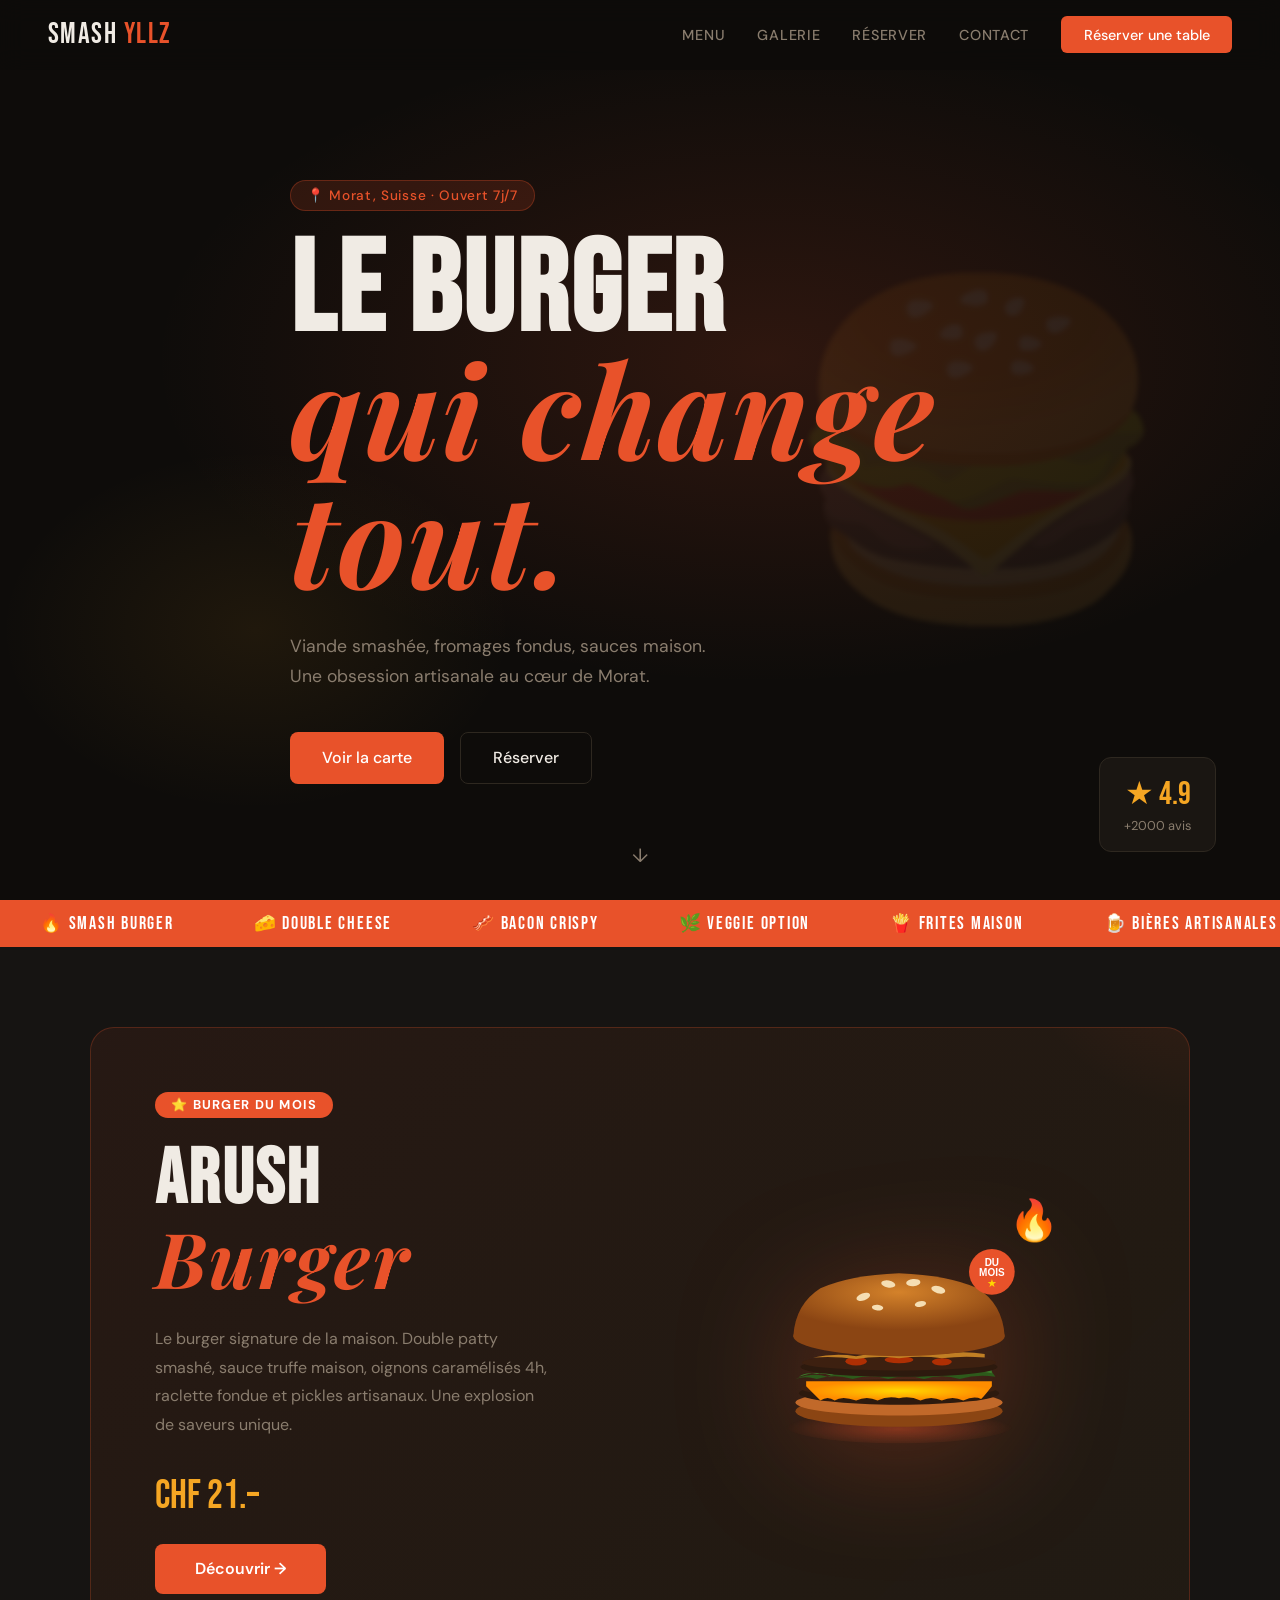
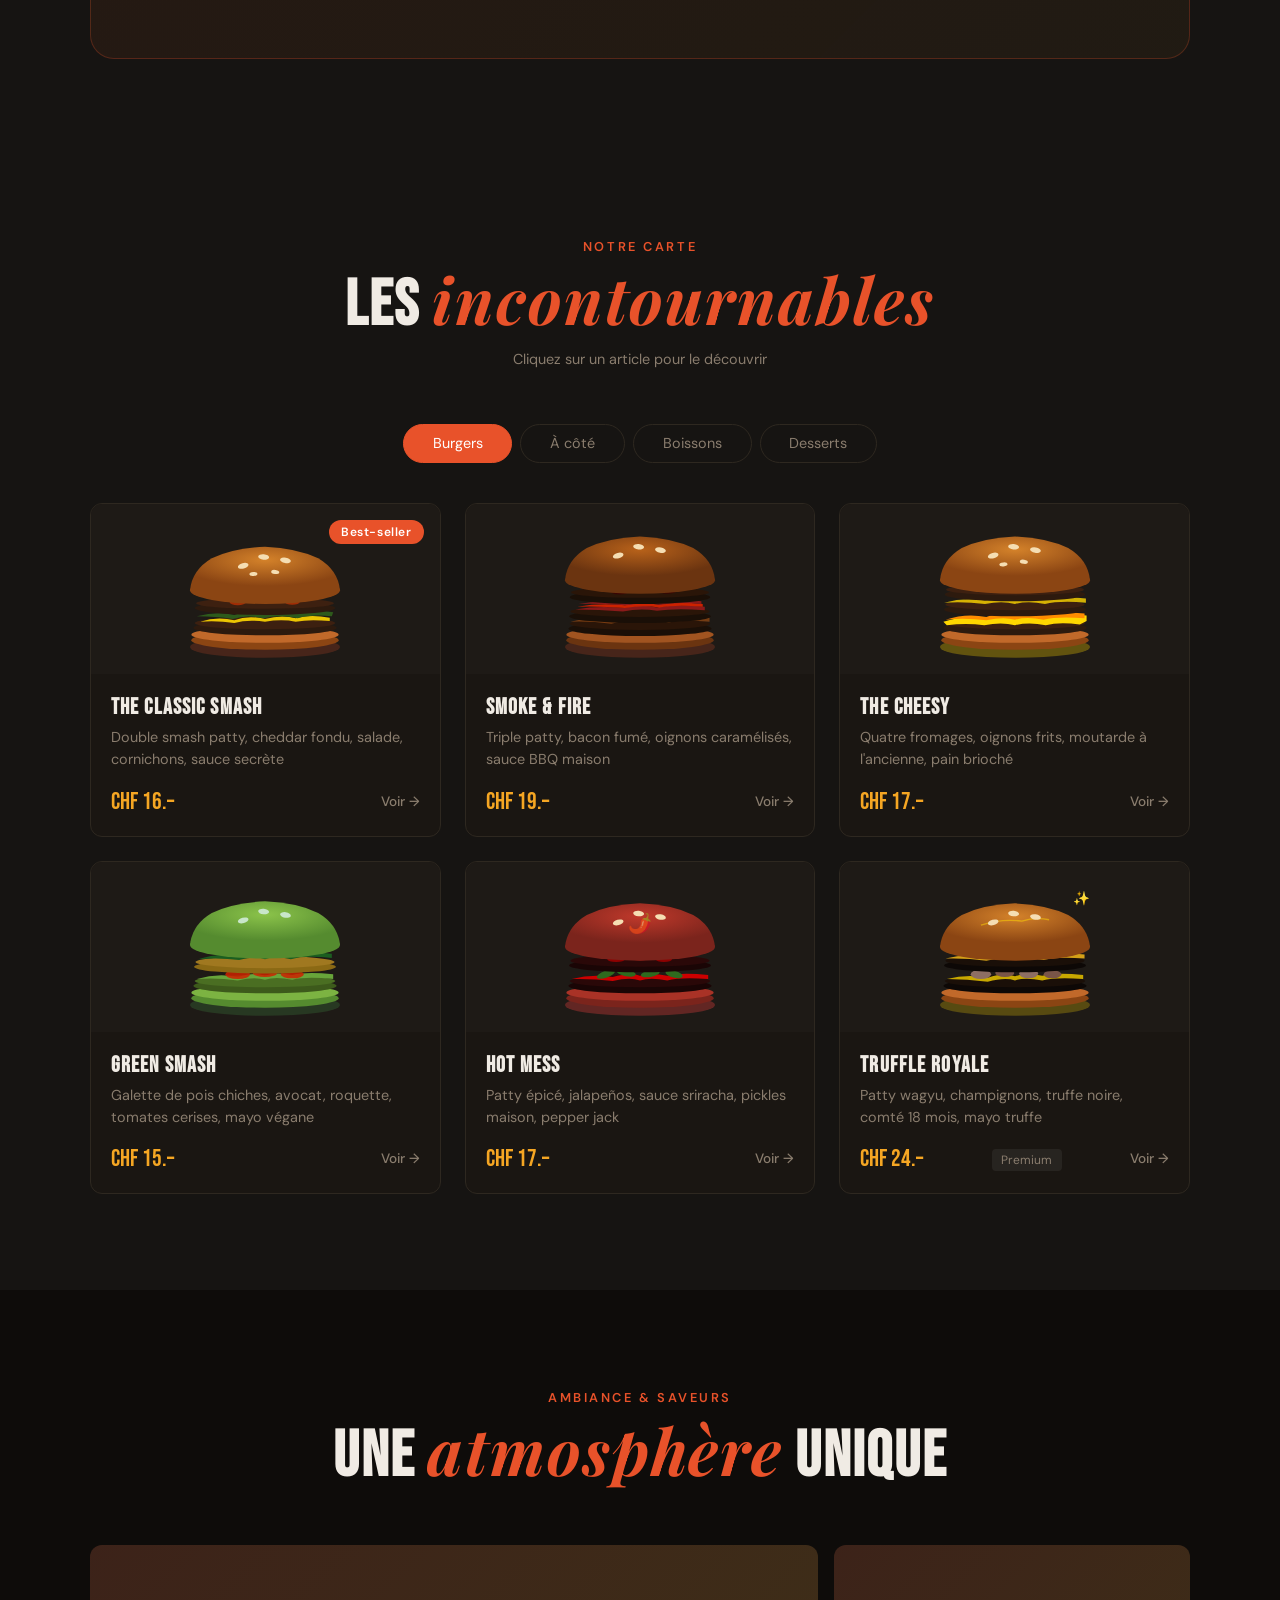
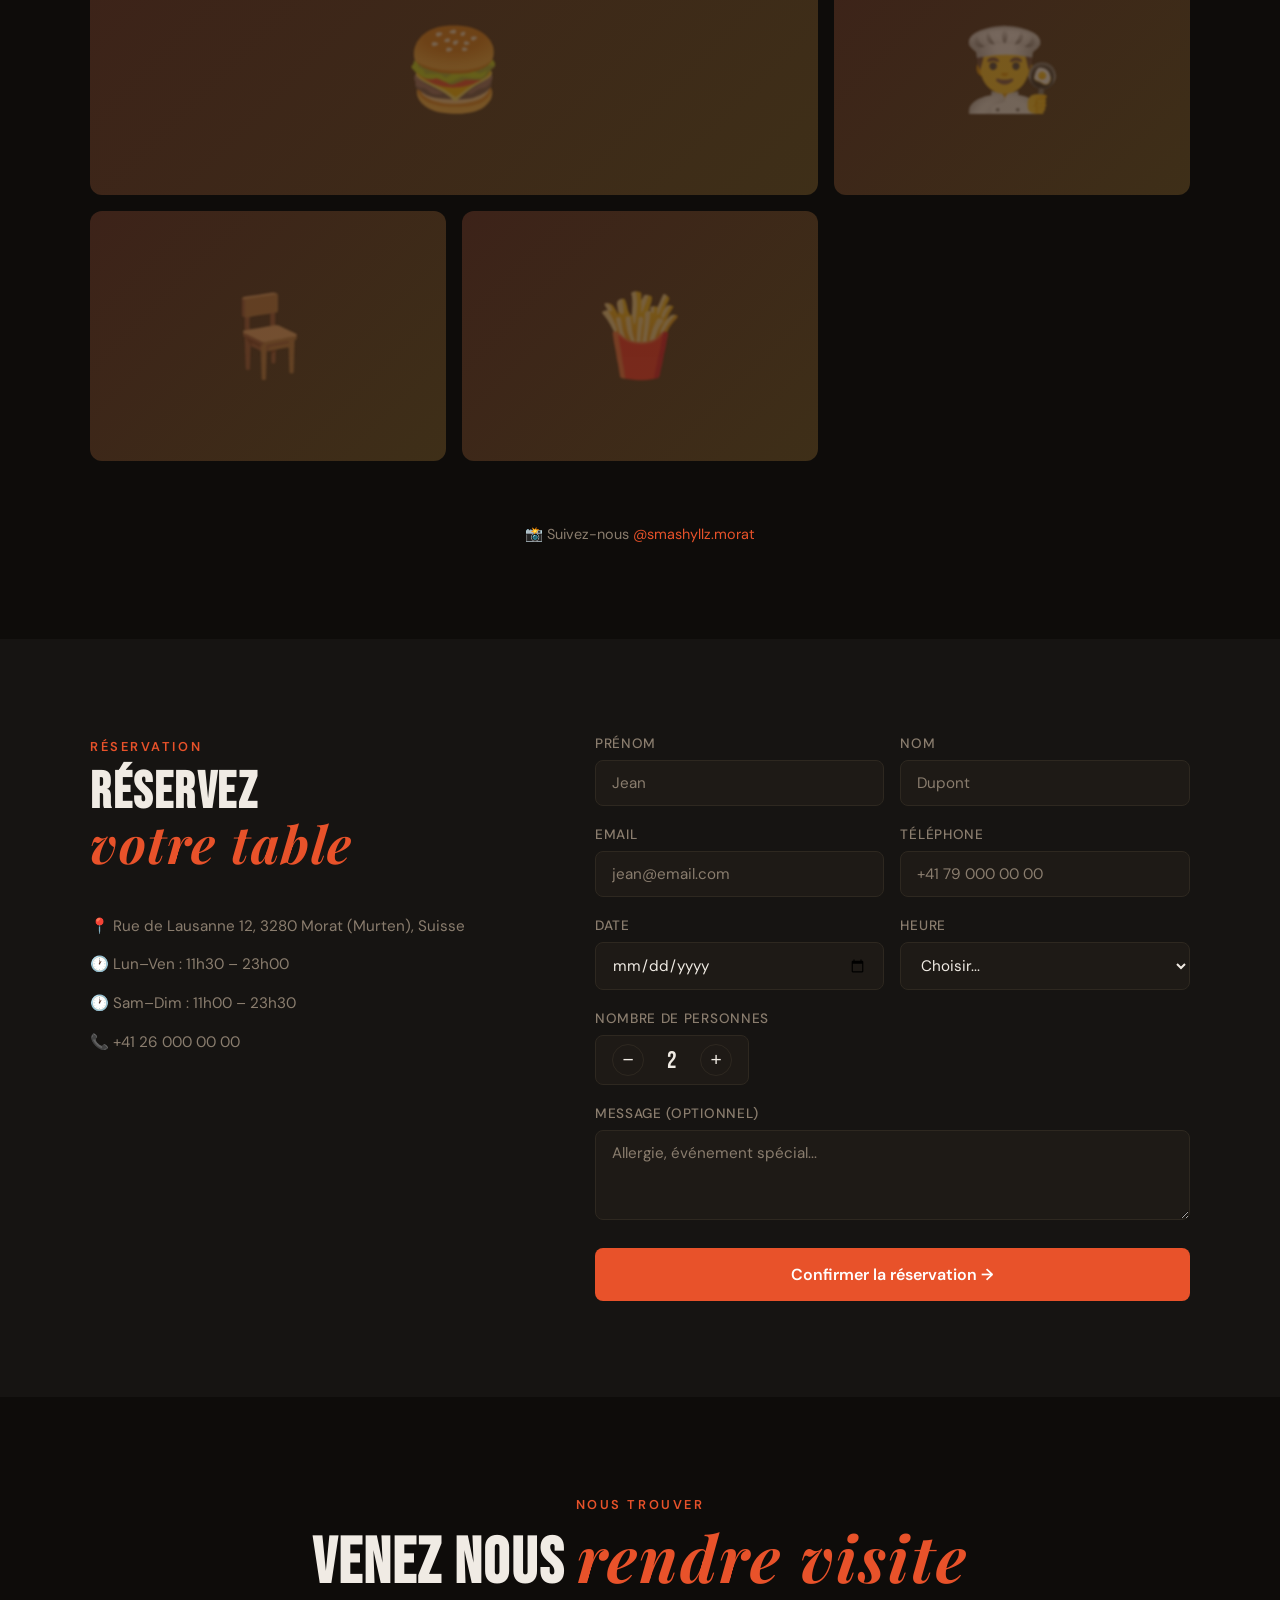
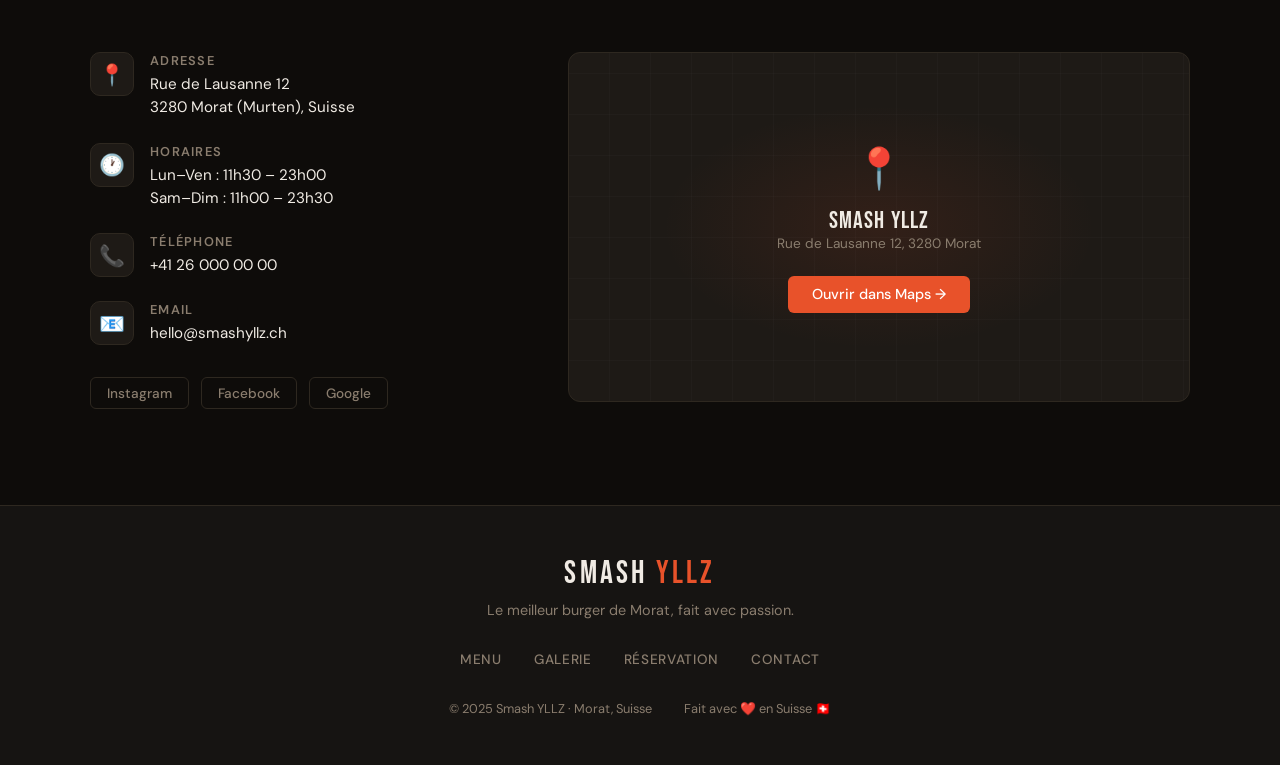
==== commit 9e269e45: "Add files via upload" ====
--- a/index.html
+++ b/index.html
@@ -3,7 +3,7 @@
 <head>
   <meta charset="UTF-8" />
   <meta name="viewport" content="width=device-width, initial-scale=1.0"/>
-  <title>SMASH & CO — Burgers Artisanaux</title>
+  <title>SMASH YLLZ — Burgers Artisanaux · Morat, Suisse</title>
   <link rel="stylesheet" href="style.css" />
   <link rel="preconnect" href="https://fonts.googleapis.com">
   <link href="https://fonts.googleapis.com/css2?family=Bebas+Neue&family=DM+Sans:wght@300;400;500&family=Playfair+Display:ital@1&display=swap" rel="stylesheet">
@@ -12,7 +12,7 @@
 
   <!-- NAV -->
   <nav id="navbar">
-    <div class="nav-logo">SMASH <span>&</span> CO</div>
+    <div class="nav-logo">SMASH <span>YLLZ</span></div>
     <ul class="nav-links">
       <li><a href="#menu">Menu</a></li>
       <li><a href="#gallery">Galerie</a></li>
@@ -35,13 +35,19 @@
     </ul>
   </div>
 
+  <!-- ARTICLE DETAIL PAGE (overlay) -->
+  <div id="articlePage" class="article-page hidden">
+    <button class="article-close" onclick="closeArticle()">← Retour au menu</button>
+    <div class="article-content" id="articleContent"></div>
+  </div>
+
   <!-- HERO -->
   <section id="hero">
     <div class="hero-bg"></div>
     <div class="hero-content">
-      <p class="hero-tag">Ouvert 7j/7 · Paris 11e</p>
+      <p class="hero-tag">📍 Morat, Suisse · Ouvert 7j/7</p>
       <h1>Le burger<br/><em>qui change tout.</em></h1>
-      <p class="hero-sub">Viande smashée, fromages fondus, sauces maison.<br/>Une obsession artisanale depuis 2019.</p>
+      <p class="hero-sub">Viande smashée, fromages fondus, sauces maison.<br/>Une obsession artisanale au cœur de Morat.</p>
       <div class="hero-btns">
         <button onclick="document.getElementById('menu').scrollIntoView({behavior:'smooth'})">Voir la carte</button>
         <button class="outline" onclick="document.getElementById('reservation').scrollIntoView({behavior:'smooth'})">Réserver</button>
@@ -62,157 +68,641 @@
     <span>🌿 Veggie Option</span>
     <span>🍟 Frites Maison</span>
     <span>🍺 Bières Artisanales</span>
+    <span>📍 Morat · Suisse</span>
     <span>🔥 Smash Burger</span>
     <span>🧀 Double Cheese</span>
     <span>🥓 Bacon Crispy</span>
     <span>🌿 Veggie Option</span>
     <span>🍟 Frites Maison</span>
     <span>🍺 Bières Artisanales</span>
+    <span>📍 Morat · Suisse</span>
   </div>
+
+  <!-- BURGER DU MOIS -->
+  <section id="burger-mois">
+    <div class="bm-wrapper" onclick="openArticle('arush')">
+      <div class="bm-left">
+        <div class="bm-tag">⭐ Burger du mois</div>
+        <h2>Arush<br/><em>Burger</em></h2>
+        <p>Le burger signature de la maison. Double patty smashé, sauce truffe maison, oignons caramélisés 4h, raclette fondue et pickles artisanaux. Une explosion de saveurs unique.</p>
+        <div class="bm-price">CHF 21.–</div>
+        <button class="bm-btn">Découvrir →</button>
+      </div>
+      <div class="bm-right">
+        <div class="bm-img-wrap">
+          <svg viewBox="0 0 420 380" xmlns="http://www.w3.org/2000/svg" class="burger-svg arush-svg">
+            <!-- Glow -->
+            <defs>
+              <radialGradient id="glowArush" cx="50%" cy="60%" r="50%">
+                <stop offset="0%" stop-color="#e8522a" stop-opacity="0.4"/>
+                <stop offset="100%" stop-color="#e8522a" stop-opacity="0"/>
+              </radialGradient>
+              <radialGradient id="bunTopArush" cx="50%" cy="30%" r="60%">
+                <stop offset="0%" stop-color="#d4822a"/>
+                <stop offset="100%" stop-color="#8b4513"/>
+              </radialGradient>
+              <radialGradient id="cheeseGrad" cx="50%" cy="50%" r="50%">
+                <stop offset="0%" stop-color="#ffd700"/>
+                <stop offset="100%" stop-color="#ff8c00"/>
+              </radialGradient>
+            </defs>
+            <ellipse cx="210" cy="310" rx="160" ry="25" fill="url(#glowArush)"/>
+            <!-- Bun bottom -->
+            <ellipse cx="210" cy="290" rx="145" ry="22" fill="#8b4513"/>
+            <ellipse cx="210" cy="278" rx="145" ry="18" fill="#c1692a"/>
+            <!-- Patty 1 -->
+            <ellipse cx="210" cy="265" rx="140" ry="16" fill="#2d1a0e"/>
+            <ellipse cx="210" cy="258" rx="138" ry="13" fill="#3d2010"/>
+            <!-- Cheese drip -->
+            <path d="M80,255 Q95,270 100,275 Q110,268 120,275 Q130,268 150,275 Q165,268 180,275 Q195,268 210,272 Q225,268 240,275 Q255,268 270,275 Q285,268 300,275 Q315,268 325,273 Q330,268 340,255 L340,248 L80,248Z" fill="url(#cheeseGrad)"/>
+            <!-- Lettuce -->
+            <path d="M65,245 Q90,235 110,242 Q130,232 155,240 Q175,230 200,238 Q220,228 245,237 Q265,228 290,236 Q310,228 340,235 L345,242 Q320,238 295,245 Q270,237 245,245 Q220,237 195,245 Q170,237 145,245 Q120,237 95,245 Q78,240 65,245Z" fill="#2d5a1b"/>
+            <path d="M70,242 Q95,232 115,240 Q135,230 160,238 Q180,228 205,236 Q225,226 250,235 Q270,226 295,234 Q315,226 340,233 L340,237 Q315,231 290,238 Q265,231 245,238 Q220,231 195,238 Q170,231 145,238 Q120,231 95,238 Q78,235 70,242Z" fill="#3d7a2b"/>
+            <!-- Patty 2 -->
+            <ellipse cx="210" cy="228" rx="138" ry="14" fill="#2d1a0e"/>
+            <ellipse cx="210" cy="222" rx="136" ry="11" fill="#3d2010"/>
+            <!-- Sauce drops -->
+            <ellipse cx="150" cy="220" rx="15" ry="6" fill="#cc3300" opacity="0.8"/>
+            <ellipse cx="210" cy="218" rx="20" ry="5" fill="#cc3300" opacity="0.8"/>
+            <ellipse cx="270" cy="221" rx="14" ry="5" fill="#cc3300" opacity="0.8"/>
+            <!-- Caramelized onions -->
+            <path d="M90,215 Q120,208 150,213 Q180,206 210,211 Q240,205 270,210 Q300,205 330,210 L330,215 Q300,212 270,216 Q240,212 210,216 Q180,212 150,217 Q120,213 90,215Z" fill="#c17f24"/>
+            <!-- Bun top -->
+            <ellipse cx="210" cy="185" rx="148" ry="28" fill="#8b4513"/>
+            <path d="M62,185 Q65,140 100,118 Q140,100 210,97 Q280,100 320,118 Q355,140 358,185 Z" fill="url(#bunTopArush)"/>
+            <!-- Sesame seeds -->
+            <ellipse cx="160" cy="130" rx="10" ry="5" fill="#f5deb3" transform="rotate(-20,160,130)"/>
+            <ellipse cx="195" cy="112" rx="10" ry="5" fill="#f5deb3" transform="rotate(10,195,112)"/>
+            <ellipse cx="230" cy="110" rx="10" ry="5" fill="#f5deb3" transform="rotate(-5,230,110)"/>
+            <ellipse cx="265" cy="120" rx="10" ry="5" fill="#f5deb3" transform="rotate(15,265,120)"/>
+            <ellipse cx="180" cy="145" rx="8" ry="4" fill="#f5deb3" transform="rotate(5,180,145)"/>
+            <ellipse cx="240" cy="140" rx="8" ry="4" fill="#f5deb3" transform="rotate(-10,240,140)"/>
+            <!-- Gold star badge -->
+            <circle cx="340" cy="95" r="32" fill="#e8522a"/>
+            <text x="340" y="87" text-anchor="middle" font-size="14" fill="white" font-weight="bold" font-family="sans-serif">DU</text>
+            <text x="340" y="101" text-anchor="middle" font-size="14" fill="white" font-weight="bold" font-family="sans-serif">MOIS</text>
+            <text x="340" y="116" text-anchor="middle" font-size="16" fill="#ffd700">★</text>
+          </svg>
+          <div class="bm-flame">🔥</div>
+        </div>
+      </div>
+    </div>
+  </section>
 
   <!-- MENU -->
   <section id="menu">
     <div class="section-header">
       <p class="label">Notre carte</p>
       <h2>Les <em>incontournables</em></h2>
+      <p class="section-sub">Cliquez sur un article pour le découvrir</p>
     </div>
 
     <div class="menu-tabs">
       <button class="tab active" data-tab="burgers">Burgers</button>
       <button class="tab" data-tab="sides">À côté</button>
       <button class="tab" data-tab="drinks">Boissons</button>
+      <button class="tab" data-tab="desserts">Desserts</button>
     </div>
 
     <div class="menu-grid" id="burgers">
-      <div class="menu-card featured">
+      <div class="menu-card" onclick="openArticle('classic')">
         <div class="badge">Best-seller</div>
-        <div class="menu-img">🍔</div>
+        <div class="menu-img-wrap">
+          <svg viewBox="0 0 300 220" xmlns="http://www.w3.org/2000/svg" class="card-svg">
+            <defs>
+              <radialGradient id="bunC" cx="50%" cy="30%" r="60%"><stop offset="0%" stop-color="#d4822a"/><stop offset="100%" stop-color="#8b4513"/></radialGradient>
+            </defs>
+            <ellipse cx="150" cy="195" rx="110" ry="16" fill="#e8522a" opacity="0.2"/>
+            <ellipse cx="150" cy="185" rx="108" ry="14" fill="#8b4513"/>
+            <ellipse cx="150" cy="177" rx="108" ry="12" fill="#c1692a"/>
+            <ellipse cx="150" cy="167" rx="105" ry="11" fill="#2d1a0e"/>
+            <ellipse cx="150" cy="160" rx="103" ry="9" fill="#3d2010"/>
+            <path d="M55,158 Q80,150 105,156 Q125,148 150,154 Q175,147 195,153 Q215,147 245,152 L245,157 Q215,154 195,158 Q175,154 150,158 Q125,154 105,160 Q80,156 55,158Z" fill="#ffd700" opacity="0.9"/>
+            <path d="M50,150 Q80,142 105,148 Q125,140 150,146 Q175,139 200,146 Q220,140 250,144 L248,150 Q218,147 198,153 Q173,147 148,153 Q123,147 103,154 Q78,150 50,150Z" fill="#2d5a1b"/>
+            <ellipse cx="150" cy="138" rx="103" ry="10" fill="#2d1a0e"/>
+            <ellipse cx="150" cy="131" rx="101" ry="8" fill="#3d2010"/>
+            <ellipse cx="110" cy="129" rx="12" ry="5" fill="#cc3300" opacity="0.7"/>
+            <ellipse cx="150" cy="127" rx="14" ry="4" fill="#cc3300" opacity="0.7"/>
+            <ellipse cx="190" cy="129" rx="11" ry="4" fill="#cc3300" opacity="0.7"/>
+            <ellipse cx="150" cy="112" rx="110" ry="20" fill="#8b4513"/>
+            <path d="M40,112 Q43,82 72,65 Q103,50 150,48 Q197,50 228,65 Q257,82 260,112 Z" fill="url(#bunC)"/>
+            <ellipse cx="118" cy="76" rx="8" ry="4" fill="#f5deb3" transform="rotate(-15,118,76)"/>
+            <ellipse cx="148" cy="63" rx="8" ry="4" fill="#f5deb3" transform="rotate(5,148,63)"/>
+            <ellipse cx="180" cy="68" rx="8" ry="4" fill="#f5deb3" transform="rotate(10,180,68)"/>
+            <ellipse cx="133" cy="88" rx="6" ry="3" fill="#f5deb3" transform="rotate(-5,133,88)"/>
+            <ellipse cx="165" cy="85" rx="6" ry="3" fill="#f5deb3" transform="rotate(8,165,85)"/>
+          </svg>
+        </div>
         <div class="menu-info">
           <h3>The Classic Smash</h3>
           <p>Double smash patty, cheddar fondu, salade, cornichons, sauce secrète</p>
           <div class="menu-footer">
-            <span class="price">14€</span>
-            <span class="tags"><span>Signature</span></span>
-          </div>
-        </div>
-      </div>
-      <div class="menu-card">
-        <div class="menu-img">🥩</div>
+            <span class="price">CHF 16.–</span>
+            <span class="see-more">Voir →</span>
+          </div>
+        </div>
+      </div>
+
+      <div class="menu-card" onclick="openArticle('smoke')">
+        <div class="menu-img-wrap">
+          <svg viewBox="0 0 300 220" xmlns="http://www.w3.org/2000/svg" class="card-svg">
+            <defs>
+              <radialGradient id="bunS" cx="50%" cy="30%" r="60%"><stop offset="0%" stop-color="#b8621a"/><stop offset="100%" stop-color="#6b3410"/></radialGradient>
+            </defs>
+            <ellipse cx="150" cy="195" rx="110" ry="16" fill="#e8522a" opacity="0.2"/>
+            <ellipse cx="150" cy="185" rx="108" ry="14" fill="#6b3410"/>
+            <ellipse cx="150" cy="177" rx="108" ry="12" fill="#a15420"/>
+            <!-- Triple patty -->
+            <ellipse cx="150" cy="168" rx="105" ry="11" fill="#1a0f07"/>
+            <ellipse cx="150" cy="161" rx="103" ry="9" fill="#2a1508"/>
+            <path d="M48,158 Q78,150 108,156 Q128,148 150,154 Q172,148 192,153 Q212,148 252,152 L252,158 Q212,155 192,159 Q172,155 150,159 Q128,155 108,161 Q78,157 48,158Z" fill="#8B4513" opacity="0.8"/>
+            <ellipse cx="150" cy="150" rx="104" ry="10" fill="#1a0f07"/>
+            <ellipse cx="150" cy="143" rx="102" ry="8" fill="#2a1508"/>
+            <!-- Bacon strips -->
+            <path d="M55,140 Q90,134 125,138 Q150,132 175,137 Q200,132 245,136 L245,141 Q200,138 175,142 Q150,138 125,143 Q90,140 55,140Z" fill="#8b1a1a"/>
+            <path d="M58,136 Q93,130 128,134 Q153,128 178,133 Q203,128 242,132 L242,136 Q203,133 178,137 Q153,133 128,138 Q93,135 58,136Z" fill="#cc2200"/>
+            <path d="M60,132 Q95,126 130,130 Q155,124 180,129 Q205,124 240,128 L240,132 Q205,129 180,133 Q155,129 130,134 Q95,131 60,132Z" fill="#8b1a1a"/>
+            <ellipse cx="150" cy="122" rx="103" ry="10" fill="#1a0f07"/>
+            <ellipse cx="150" cy="115" rx="101" ry="8" fill="#2a1508"/>
+            <!-- BBQ sauce -->
+            <ellipse cx="120" cy="113" rx="14" ry="5" fill="#3d0000" opacity="0.8"/>
+            <ellipse cx="155" cy="111" rx="18" ry="4" fill="#3d0000" opacity="0.8"/>
+            <ellipse cx="190" cy="113" rx="13" ry="4" fill="#3d0000" opacity="0.8"/>
+            <ellipse cx="150" cy="97" rx="110" ry="20" fill="#6b3410"/>
+            <path d="M40,97 Q43,67 72,50 Q103,35 150,33 Q197,35 228,50 Q257,67 260,97 Z" fill="url(#bunS)"/>
+            <ellipse cx="118" cy="61" rx="8" ry="4" fill="#f5deb3" transform="rotate(-15,118,61)"/>
+            <ellipse cx="148" cy="48" rx="8" ry="4" fill="#f5deb3" transform="rotate(5,148,48)"/>
+            <ellipse cx="180" cy="53" rx="8" ry="4" fill="#f5deb3" transform="rotate(10,180,53)"/>
+          </svg>
+        </div>
         <div class="menu-info">
           <h3>Smoke & Fire</h3>
           <p>Triple patty, bacon fumé, oignons caramélisés, sauce BBQ maison</p>
           <div class="menu-footer">
-            <span class="price">17€</span>
-            <span class="tags"><span>Intense</span></span>
-          </div>
-        </div>
-      </div>
-      <div class="menu-card">
-        <div class="menu-img">🧀</div>
+            <span class="price">CHF 19.–</span>
+            <span class="see-more">Voir →</span>
+          </div>
+        </div>
+      </div>
+
+      <div class="menu-card" onclick="openArticle('cheesy')">
+        <div class="menu-img-wrap">
+          <svg viewBox="0 0 300 220" xmlns="http://www.w3.org/2000/svg" class="card-svg">
+            <defs>
+              <radialGradient id="bunCh" cx="50%" cy="30%" r="60%"><stop offset="0%" stop-color="#d4822a"/><stop offset="100%" stop-color="#8b4513"/></radialGradient>
+            </defs>
+            <ellipse cx="150" cy="195" rx="110" ry="16" fill="#ffd700" opacity="0.3"/>
+            <ellipse cx="150" cy="185" rx="108" ry="14" fill="#8b4513"/>
+            <ellipse cx="150" cy="177" rx="108" ry="12" fill="#c1692a"/>
+            <ellipse cx="150" cy="167" rx="105" ry="11" fill="#2d1a0e"/>
+            <ellipse cx="150" cy="160" rx="103" ry="9" fill="#3d2010"/>
+            <!-- Quad cheese -->
+            <path d="M45,158 Q75,148 105,154 Q130,145 150,151 Q170,145 195,150 Q215,145 255,149 L255,157 L245,162 Q215,158 195,163 Q170,158 150,163 Q130,158 105,163 Q78,160 50,163Z" fill="#ffd700"/>
+            <path d="M48,155 Q78,145 108,151 Q133,142 150,148 Q167,142 192,148 Q212,142 252,146 L252,153 Q212,150 192,155 Q167,150 150,155 Q133,150 108,156 Q78,152 48,155Z" fill="#ff8c00"/>
+            <ellipse cx="150" cy="140" rx="104" ry="10" fill="#2d1a0e"/>
+            <ellipse cx="150" cy="133" rx="102" ry="8" fill="#3d2010"/>
+            <!-- More cheese -->
+            <path d="M46,130 Q76,122 106,127 Q131,120 150,125 Q169,120 194,125 Q214,120 254,124 L254,130 Q214,127 194,132 Q169,127 150,132 Q131,127 106,132 Q76,128 46,130Z" fill="#ffd700" opacity="0.8"/>
+            <ellipse cx="150" cy="118" rx="103" ry="10" fill="#2d1a0e"/>
+            <ellipse cx="150" cy="111" rx="101" ry="8" fill="#3d2010"/>
+            <ellipse cx="150" cy="97" rx="110" ry="20" fill="#8b4513"/>
+            <path d="M40,97 Q43,67 72,50 Q103,35 150,33 Q197,35 228,50 Q257,67 260,97 Z" fill="url(#bunCh)"/>
+            <ellipse cx="118" cy="61" rx="8" ry="4" fill="#f5deb3" transform="rotate(-15,118,61)"/>
+            <ellipse cx="148" cy="48" rx="8" ry="4" fill="#f5deb3" transform="rotate(5,148,48)"/>
+            <ellipse cx="180" cy="53" rx="8" ry="4" fill="#f5deb3" transform="rotate(10,180,53)"/>
+            <ellipse cx="133" cy="74" rx="6" ry="3" fill="#f5deb3" transform="rotate(-5,133,74)"/>
+            <ellipse cx="163" cy="70" rx="6" ry="3" fill="#f5deb3" transform="rotate(8,163,70)"/>
+          </svg>
+        </div>
         <div class="menu-info">
           <h3>The Cheesy</h3>
           <p>Quatre fromages, oignons frits, moutarde à l'ancienne, pain brioché</p>
           <div class="menu-footer">
-            <span class="price">15€</span>
-            <span class="tags"><span>Gourmand</span></span>
-          </div>
-        </div>
-      </div>
-      <div class="menu-card">
-        <div class="menu-img">🌿</div>
+            <span class="price">CHF 17.–</span>
+            <span class="see-more">Voir →</span>
+          </div>
+        </div>
+      </div>
+
+      <div class="menu-card" onclick="openArticle('green')">
+        <div class="menu-img-wrap">
+          <svg viewBox="0 0 300 220" xmlns="http://www.w3.org/2000/svg" class="card-svg">
+            <defs>
+              <radialGradient id="bunG" cx="50%" cy="30%" r="60%"><stop offset="0%" stop-color="#8bc34a"/><stop offset="100%" stop-color="#558b2f"/></radialGradient>
+            </defs>
+            <ellipse cx="150" cy="195" rx="110" ry="16" fill="#4caf50" opacity="0.2"/>
+            <ellipse cx="150" cy="185" rx="108" ry="14" fill="#558b2f"/>
+            <ellipse cx="150" cy="177" rx="108" ry="12" fill="#7cb342"/>
+            <ellipse cx="150" cy="167" rx="105" ry="11" fill="#3d5a1b"/>
+            <ellipse cx="150" cy="160" rx="103" ry="9" fill="#4a6e22"/>
+            <!-- Avocado -->
+            <path d="M50,157 Q80,148 110,154 Q135,146 150,152 Q165,146 190,151 Q210,146 250,150 L250,157 Q210,153 190,158 Q165,153 150,158 Q135,153 110,159 Q80,155 50,157Z" fill="#68a53a"/>
+            <!-- Tomatoes -->
+            <ellipse cx="110" cy="150" rx="18" ry="7" fill="#cc2200" opacity="0.85"/>
+            <ellipse cx="150" cy="148" rx="18" ry="6" fill="#cc2200" opacity="0.85"/>
+            <ellipse cx="190" cy="150" rx="17" ry="6" fill="#cc2200" opacity="0.85"/>
+            <!-- Veggie patty -->
+            <ellipse cx="150" cy="139" rx="104" ry="10" fill="#8b6914"/>
+            <ellipse cx="150" cy="132" rx="102" ry="9" fill="#a07820"/>
+            <!-- Roquette -->
+            <path d="M52,128 Q82,118 112,124 Q137,116 150,122 Q163,116 188,121 Q208,116 248,120 L248,126 Q208,122 188,128 Q163,122 150,128 Q137,122 112,129 Q82,125 52,128Z" fill="#1b5e20"/>
+            <ellipse cx="150" cy="107" rx="110" ry="20" fill="#558b2f"/>
+            <path d="M40,107 Q43,77 72,60 Q103,45 150,43 Q197,45 228,60 Q257,77 260,107 Z" fill="url(#bunG)"/>
+            <ellipse cx="118" cy="71" rx="8" ry="4" fill="#c8e6c9" transform="rotate(-15,118,71)"/>
+            <ellipse cx="148" cy="58" rx="8" ry="4" fill="#c8e6c9" transform="rotate(5,148,58)"/>
+            <ellipse cx="180" cy="63" rx="8" ry="4" fill="#c8e6c9" transform="rotate(10,180,63)"/>
+          </svg>
+        </div>
         <div class="menu-info">
           <h3>Green Smash</h3>
           <p>Galette de pois chiches, avocat, roquette, tomates cerises, mayo végane</p>
           <div class="menu-footer">
-            <span class="price">13€</span>
-            <span class="tags"><span>Végé</span></span>
-          </div>
-        </div>
-      </div>
-      <div class="menu-card">
-        <div class="menu-img">🌶️</div>
+            <span class="price">CHF 15.–</span>
+            <span class="see-more">Voir →</span>
+          </div>
+        </div>
+      </div>
+
+      <div class="menu-card" onclick="openArticle('hot')">
+        <div class="menu-img-wrap">
+          <svg viewBox="0 0 300 220" xmlns="http://www.w3.org/2000/svg" class="card-svg">
+            <defs>
+              <radialGradient id="bunH" cx="50%" cy="30%" r="60%"><stop offset="0%" stop-color="#c0392b"/><stop offset="100%" stop-color="#7b241c"/></radialGradient>
+            </defs>
+            <ellipse cx="150" cy="195" rx="110" ry="16" fill="#ff4444" opacity="0.3"/>
+            <ellipse cx="150" cy="185" rx="108" ry="14" fill="#7b241c"/>
+            <ellipse cx="150" cy="177" rx="108" ry="12" fill="#a93226"/>
+            <ellipse cx="150" cy="167" rx="105" ry="11" fill="#1a0505"/>
+            <ellipse cx="150" cy="160" rx="103" ry="9" fill="#2a0808"/>
+            <!-- Hot sauce -->
+            <path d="M50,157 Q80,149 110,154 Q135,147 150,152 Q165,147 190,152 Q210,147 250,151 L250,157 Q210,154 190,159 Q165,154 150,159 Q135,154 110,160 Q80,156 50,157Z" fill="#cc0000"/>
+            <!-- Jalapeños -->
+            <ellipse cx="100" cy="150" rx="14" ry="5" fill="#2d6a1e" transform="rotate(-20,100,150)"/>
+            <ellipse cx="130" cy="148" rx="14" ry="5" fill="#2d6a1e" transform="rotate(10,130,148)"/>
+            <ellipse cx="165" cy="149" rx="14" ry="5" fill="#2d6a1e" transform="rotate(-10,165,149)"/>
+            <ellipse cx="200" cy="150" rx="13" ry="5" fill="#2d6a1e" transform="rotate(15,200,150)"/>
+            <ellipse cx="150" cy="137" rx="104" ry="10" fill="#1a0505"/>
+            <ellipse cx="150" cy="130" rx="102" ry="9" fill="#2a0808"/>
+            <!-- More hot sauce drip -->
+            <ellipse cx="115" cy="128" rx="13" ry="4" fill="#990000" opacity="0.9"/>
+            <ellipse cx="150" cy="126" rx="16" ry="4" fill="#990000" opacity="0.9"/>
+            <ellipse cx="185" cy="128" rx="12" ry="4" fill="#990000" opacity="0.9"/>
+            <ellipse cx="150" cy="110" rx="110" ry="20" fill="#7b241c"/>
+            <path d="M40,110 Q43,80 72,63 Q103,48 150,46 Q197,48 228,63 Q257,80 260,110 Z" fill="url(#bunH)"/>
+            <text x="150" y="85" text-anchor="middle" font-size="28" opacity="0.6">🌶️</text>
+            <ellipse cx="118" cy="74" rx="8" ry="4" fill="#f5deb3" transform="rotate(-15,118,74)"/>
+            <ellipse cx="148" cy="61" rx="8" ry="4" fill="#f5deb3" transform="rotate(5,148,61)"/>
+            <ellipse cx="180" cy="66" rx="8" ry="4" fill="#f5deb3" transform="rotate(10,180,66)"/>
+          </svg>
+        </div>
         <div class="menu-info">
           <h3>Hot Mess</h3>
-          <p>Patty épicé, jalapeños, sauce sriracha, pickles maison, fromage pepper jack</p>
+          <p>Patty épicé, jalapeños, sauce sriracha, pickles maison, pepper jack</p>
           <div class="menu-footer">
-            <span class="price">15€</span>
-            <span class="tags"><span>Piquant 🔥</span></span>
-          </div>
-        </div>
-      </div>
-      <div class="menu-card">
-        <div class="menu-img">🍄</div>
+            <span class="price">CHF 17.–</span>
+            <span class="see-more">Voir →</span>
+          </div>
+        </div>
+      </div>
+
+      <div class="menu-card" onclick="openArticle('truffle')">
+        <div class="menu-img-wrap">
+          <svg viewBox="0 0 300 220" xmlns="http://www.w3.org/2000/svg" class="card-svg">
+            <defs>
+              <radialGradient id="bunT" cx="50%" cy="30%" r="60%"><stop offset="0%" stop-color="#d4822a"/><stop offset="100%" stop-color="#8b4513"/></radialGradient>
+            </defs>
+            <ellipse cx="150" cy="195" rx="110" ry="16" fill="#ffd700" opacity="0.25"/>
+            <ellipse cx="150" cy="185" rx="108" ry="14" fill="#8b4513"/>
+            <ellipse cx="150" cy="177" rx="108" ry="12" fill="#c1692a"/>
+            <!-- Wagyu patty dark -->
+            <ellipse cx="150" cy="167" rx="105" ry="11" fill="#0d0806"/>
+            <ellipse cx="150" cy="160" rx="103" ry="9" fill="#1a0f08"/>
+            <!-- Truffle mayo gold -->
+            <path d="M50,157 Q80,149 110,155 Q135,147 150,153 Q165,147 190,152 Q210,147 250,151 L250,157 Q210,154 190,159 Q165,154 150,159 Q135,154 110,161 Q80,157 50,157Z" fill="#c8a800"/>
+            <!-- Mushrooms -->
+            <ellipse cx="100" cy="150" rx="15" ry="7" fill="#8d6e63"/>
+            <ellipse cx="135" cy="148" rx="14" ry="6" fill="#795548"/>
+            <ellipse cx="170" cy="149" rx="14" ry="7" fill="#8d6e63"/>
+            <ellipse cx="205" cy="150" rx="13" ry="6" fill="#795548"/>
+            <ellipse cx="150" cy="137" rx="104" ry="10" fill="#0d0806"/>
+            <ellipse cx="150" cy="130" rx="102" ry="9" fill="#1a0f08"/>
+            <!-- Comté cheese gold -->
+            <path d="M48,127 Q78,119 108,125 Q133,117 150,123 Q167,117 192,122 Q212,117 252,121 L252,127 Q212,124 192,129 Q167,124 150,129 Q133,124 108,130 Q78,126 48,127Z" fill="#d4a017"/>
+            <ellipse cx="150" cy="110" rx="110" ry="20" fill="#8b4513"/>
+            <path d="M40,110 Q43,80 72,63 Q103,48 150,46 Q197,48 228,63 Q257,80 260,110 Z" fill="url(#bunT)"/>
+            <!-- Gold shimmer -->
+            <path d="M100,78 Q130,68 160,72 Q180,66 200,70" stroke="#ffd700" stroke-width="2" fill="none" opacity="0.5"/>
+            <ellipse cx="118" cy="74" rx="8" ry="4" fill="#f5deb3" transform="rotate(-15,118,74)"/>
+            <ellipse cx="148" cy="61" rx="8" ry="4" fill="#f5deb3" transform="rotate(5,148,61)"/>
+            <ellipse cx="180" cy="66" rx="8" ry="4" fill="#f5deb3" transform="rotate(10,180,66)"/>
+            <text x="248" y="45" font-size="20" text-anchor="middle">✨</text>
+          </svg>
+        </div>
         <div class="menu-info">
           <h3>Truffle Royale</h3>
-          <p>Patty wagyu, champignons sautés, truffe noire, comté 18 mois, mayo truffe</p>
+          <p>Patty wagyu, champignons, truffe noire, comté 18 mois, mayo truffe</p>
           <div class="menu-footer">
-            <span class="price">22€</span>
+            <span class="price">CHF 24.–</span>
             <span class="tags"><span>Premium</span></span>
+            <span class="see-more">Voir →</span>
           </div>
         </div>
       </div>
     </div>
 
     <div class="menu-grid hidden" id="sides">
-      <div class="menu-card">
-        <div class="menu-img">🍟</div>
+      <div class="menu-card" onclick="openArticle('frites')">
+        <div class="menu-img-wrap">
+          <svg viewBox="0 0 300 220" xmlns="http://www.w3.org/2000/svg" class="card-svg">
+            <defs>
+              <linearGradient id="friteGrad" x1="0%" y1="0%" x2="100%" y2="100%"><stop offset="0%" stop-color="#f5d05a"/><stop offset="100%" stop-color="#c8860a"/></linearGradient>
+            </defs>
+            <ellipse cx="150" cy="200" rx="90" ry="14" fill="#e8522a" opacity="0.2"/>
+            <!-- Frites bag -->
+            <path d="M90,185 L100,100 L200,100 L210,185 Z" fill="#cc2200"/>
+            <path d="M90,185 L100,100 L110,100 L100,185Z" fill="#991a00"/>
+            <rect x="85" y="95" width="130" height="18" rx="4" fill="#cc2200"/>
+            <rect x="85" y="95" width="130" height="8" rx="4" fill="#dd3300"/>
+            <!-- Frites sticking out -->
+            <rect x="108" y="35" width="12" height="75" rx="6" fill="url(#friteGrad)"/>
+            <rect x="126" y="25" width="12" height="82" rx="6" fill="url(#friteGrad)"/>
+            <rect x="144" y="30" width="12" height="78" rx="6" fill="url(#friteGrad)"/>
+            <rect x="162" y="22" width="12" height="85" rx="6" fill="url(#friteGrad)"/>
+            <rect x="180" y="32" width="12" height="75" rx="6" fill="url(#friteGrad)"/>
+            <!-- Salt dots -->
+            <circle cx="140" cy="55" r="2" fill="white" opacity="0.6"/>
+            <circle cx="155" cy="45" r="2" fill="white" opacity="0.6"/>
+            <circle cx="170" cy="60" r="2" fill="white" opacity="0.6"/>
+            <circle cx="130" cy="65" r="2" fill="white" opacity="0.6"/>
+            <text x="150" y="160" text-anchor="middle" font-size="11" fill="white" font-weight="bold" font-family="sans-serif">SMASH YLLZ</text>
+          </svg>
+        </div>
         <div class="menu-info">
           <h3>Frites Maison</h3>
           <p>Pommes de terre fraîches, double friture, sel de Guérande</p>
-          <div class="menu-footer"><span class="price">5€</span></div>
-        </div>
-      </div>
-      <div class="menu-card">
-        <div class="menu-img">🧅</div>
+          <div class="menu-footer"><span class="price">CHF 6.–</span><span class="see-more">Voir →</span></div>
+        </div>
+      </div>
+
+      <div class="menu-card" onclick="openArticle('rings')">
+        <div class="menu-img-wrap">
+          <svg viewBox="0 0 300 220" xmlns="http://www.w3.org/2000/svg" class="card-svg">
+            <defs>
+              <radialGradient id="ringGrad" cx="50%" cy="50%" r="50%"><stop offset="0%" stop-color="#f5d05a"/><stop offset="100%" stop-color="#c8860a"/></radialGradient>
+            </defs>
+            <ellipse cx="150" cy="205" rx="100" ry="12" fill="#e8522a" opacity="0.2"/>
+            <!-- Rings stacked -->
+            <ellipse cx="150" cy="170" rx="85" ry="22" fill="#c8860a"/>
+            <ellipse cx="150" cy="165" rx="85" ry="22" fill="#f5d05a"/>
+            <ellipse cx="150" cy="165" rx="55" ry="14" fill="#c8860a"/>
+            <ellipse cx="150" cy="162" rx="55" ry="14" fill="#d4922a"/>
+
+            <ellipse cx="150" cy="138" rx="80" ry="20" fill="#c8860a"/>
+            <ellipse cx="150" cy="133" rx="80" ry="20" fill="#f5d05a"/>
+            <ellipse cx="150" cy="133" rx="52" ry="13" fill="#c8860a"/>
+            <ellipse cx="150" cy="130" rx="52" ry="13" fill="#d4922a"/>
+
+            <ellipse cx="150" cy="108" rx="75" ry="19" fill="#c8860a"/>
+            <ellipse cx="150" cy="103" rx="75" ry="19" fill="#f5d05a"/>
+            <ellipse cx="150" cy="103" rx="48" ry="12" fill="#c8860a"/>
+            <ellipse cx="150" cy="100" rx="48" ry="12" fill="#d4922a"/>
+            <!-- Sauce cup -->
+            <path d="M220,155 L215,195 Q215,200 230,200 Q245,200 245,195 L240,155 Z" fill="#cc2200"/>
+            <ellipse cx="230" cy="155" rx="11" ry="5" fill="#dd3300"/>
+            <path d="M222,160 Q230,175 238,160" fill="white" opacity="0.3" stroke="white" stroke-width="1"/>
+          </svg>
+        </div>
         <div class="menu-info">
           <h3>Onion Rings</h3>
-          <p>Oignons croustillants, sauce ranch maison</p>
-          <div class="menu-footer"><span class="price">6€</span></div>
-        </div>
-      </div>
-      <div class="menu-card">
-        <div class="menu-img">🥗</div>
-        <div class="menu-info">
-          <h3>Coleslaw</h3>
-          <p>Chou, carotte, mayonnaise légère, ciboulette</p>
-          <div class="menu-footer"><span class="price">4€</span></div>
-        </div>
-      </div>
-      <div class="menu-card featured">
+          <p>Oignons croustillants, panure dorée, sauce ranch maison</p>
+          <div class="menu-footer"><span class="price">CHF 7.–</span><span class="see-more">Voir →</span></div>
+        </div>
+      </div>
+
+      <div class="menu-card" onclick="openArticle('sweetfries')">
         <div class="badge">Nouveau</div>
-        <div class="menu-img">🍠</div>
+        <div class="menu-img-wrap">
+          <svg viewBox="0 0 300 220" xmlns="http://www.w3.org/2000/svg" class="card-svg">
+            <defs>
+              <linearGradient id="sweetGrad" x1="0%" y1="0%" x2="100%" y2="100%"><stop offset="0%" stop-color="#ff8c42"/><stop offset="100%" stop-color="#c0392b"/></linearGradient>
+            </defs>
+            <ellipse cx="150" cy="200" rx="90" ry="14" fill="#ff8c42" opacity="0.2"/>
+            <path d="M90,185 L100,100 L200,100 L210,185 Z" fill="#e65100"/>
+            <rect x="85" y="95" width="130" height="18" rx="4" fill="#e65100"/>
+            <rect x="85" y="95" width="130" height="8" rx="4" fill="#f57c00"/>
+            <!-- Sweet fries orange-red -->
+            <rect x="108" y="35" width="12" height="75" rx="6" fill="url(#sweetGrad)"/>
+            <rect x="126" y="25" width="12" height="82" rx="6" fill="url(#sweetGrad)"/>
+            <rect x="144" y="30" width="12" height="78" rx="6" fill="url(#sweetGrad)"/>
+            <rect x="162" y="22" width="12" height="85" rx="6" fill="url(#sweetGrad)"/>
+            <rect x="180" y="32" width="12" height="75" rx="6" fill="url(#sweetGrad)"/>
+            <!-- Honey drizzle -->
+            <path d="M115,45 Q125,55 135,48 Q145,58 155,50 Q165,60 175,52" stroke="#ffd700" stroke-width="3" fill="none" opacity="0.8"/>
+            <text x="150" y="160" text-anchor="middle" font-size="11" fill="white" font-weight="bold" font-family="sans-serif">SMASH YLLZ</text>
+          </svg>
+        </div>
         <div class="menu-info">
           <h3>Sweet Fries</h3>
-          <p>Frites de patate douce, sauce miel-sriracha</p>
-          <div class="menu-footer"><span class="price">6€</span></div>
+          <p>Frites de patate douce, sauce miel-sriracha maison</p>
+          <div class="menu-footer"><span class="price">CHF 7.–</span><span class="see-more">Voir →</span></div>
         </div>
       </div>
     </div>
 
     <div class="menu-grid hidden" id="drinks">
-      <div class="menu-card">
-        <div class="menu-img">🍺</div>
-        <div class="menu-info">
-          <h3>Bières Artisanales</h3>
-          <p>Sélection de 6 bières locales en rotation mensuelle</p>
-          <div class="menu-footer"><span class="price">6-8€</span></div>
-        </div>
-      </div>
-      <div class="menu-card featured">
+      <div class="menu-card" onclick="openArticle('milkshake')">
         <div class="badge">Maison</div>
-        <div class="menu-img">🥤</div>
+        <div class="menu-img-wrap">
+          <svg viewBox="0 0 300 220" xmlns="http://www.w3.org/2000/svg" class="card-svg">
+            <defs>
+              <linearGradient id="shakeGrad" x1="0%" y1="0%" x2="0%" y2="100%"><stop offset="0%" stop-color="#f8bbd0"/><stop offset="100%" stop-color="#e91e8c"/></linearGradient>
+            </defs>
+            <ellipse cx="150" cy="205" rx="65" ry="10" fill="#e91e8c" opacity="0.2"/>
+            <!-- Glass -->
+            <path d="M100,60 L88,190 Q88,200 150,200 Q212,200 212,190 L200,60 Z" fill="url(#shakeGrad)" opacity="0.85"/>
+            <path d="M100,60 L108,60 L96,190 Q88,198 88,190Z" fill="white" opacity="0.15"/>
+            <!-- Whipped cream top -->
+            <ellipse cx="150" cy="62" rx="55" ry="18" fill="white"/>
+            <path d="M95,60 Q110,45 125,55 Q135,40 150,52 Q165,38 178,52 Q190,43 205,56 L205,62 Q190,50 178,58 Q165,42 150,56 Q135,44 125,59 Q110,49 95,60Z" fill="white"/>
+            <!-- Cherry -->
+            <circle cx="150" cy="38" r="10" fill="#cc0000"/>
+            <path d="M150,28 Q158,15 165,20" stroke="#4a2500" stroke-width="2" fill="none"/>
+            <!-- Straw -->
+            <rect x="168" y="10" width="8" height="120" rx="4" fill="#f44336"/>
+            <rect x="168" y="10" width="4" height="120" rx="2" fill="#ff7043"/>
+            <!-- Sprinkles -->
+            <rect x="125" y="48" width="8" height="3" rx="1" fill="#ff5722" transform="rotate(-30,125,48)"/>
+            <rect x="145" y="43" width="8" height="3" rx="1" fill="#2196f3" transform="rotate(20,145,43)"/>
+            <rect x="165" y="50" width="8" height="3" rx="1" fill="#4caf50" transform="rotate(-15,165,50)"/>
+            <rect x="135" y="55" width="8" height="3" rx="1" fill="#ffd700" transform="rotate(30,135,55)"/>
+          </svg>
+        </div>
         <div class="menu-info">
           <h3>Milkshakes</h3>
           <p>Vanille, chocolat, caramel beurre salé — faits à la commande</p>
-          <div class="menu-footer"><span class="price">7€</span></div>
-        </div>
-      </div>
-      <div class="menu-card">
-        <div class="menu-img">🧃</div>
-        <div class="menu-info">
-          <h3>Softs & Jus</h3>
-          <p>Eau, sodas, jus de fruits frais pressés</p>
-          <div class="menu-footer"><span class="price">3-5€</span></div>
+          <div class="menu-footer"><span class="price">CHF 8.–</span><span class="see-more">Voir →</span></div>
+        </div>
+      </div>
+
+      <div class="menu-card" onclick="openArticle('biere')">
+        <div class="menu-img-wrap">
+          <svg viewBox="0 0 300 220" xmlns="http://www.w3.org/2000/svg" class="card-svg">
+            <defs>
+              <linearGradient id="beerGrad" x1="0%" y1="0%" x2="0%" y2="100%"><stop offset="0%" stop-color="#f9a825"/><stop offset="100%" stop-color="#e65100"/></linearGradient>
+            </defs>
+            <ellipse cx="150" cy="205" rx="60" ry="10" fill="#f9a825" opacity="0.2"/>
+            <!-- Mug body -->
+            <path d="M95,70 L88,190 Q88,200 150,200 Q212,200 212,190 L205,70 Z" fill="url(#beerGrad)" opacity="0.9"/>
+            <!-- Handle -->
+            <path d="M205,90 Q240,90 240,130 Q240,170 205,170" stroke="#c17900" stroke-width="16" fill="none" stroke-linecap="round"/>
+            <path d="M205,90 Q232,90 232,130 Q232,170 205,170" stroke="#f9a825" stroke-width="8" fill="none" stroke-linecap="round"/>
+            <!-- Foam top -->
+            <ellipse cx="150" cy="72" rx="58" ry="20" fill="white"/>
+            <circle cx="118" cy="62" r="16" fill="white"/>
+            <circle cx="142" cy="57" r="18" fill="white"/>
+            <circle cx="165" cy="59" r="16" fill="white"/>
+            <circle cx="185" cy="65" r="13" fill="white"/>
+            <!-- Bubbles -->
+            <circle cx="125" cy="140" r="4" fill="white" opacity="0.3"/>
+            <circle cx="150" cy="120" r="3" fill="white" opacity="0.3"/>
+            <circle cx="170" cy="150" r="5" fill="white" opacity="0.3"/>
+            <circle cx="135" cy="165" r="3" fill="white" opacity="0.3"/>
+          </svg>
+        </div>
+        <div class="menu-info">
+          <h3>Bières Artisanales</h3>
+          <p>Sélection de bières locales en rotation mensuelle</p>
+          <div class="menu-footer"><span class="price">CHF 7–9.–</span><span class="see-more">Voir →</span></div>
+        </div>
+      </div>
+
+      <div class="menu-card" onclick="openArticle('softs')">
+        <div class="menu-img-wrap">
+          <svg viewBox="0 0 300 220" xmlns="http://www.w3.org/2000/svg" class="card-svg">
+            <defs>
+              <linearGradient id="softGrad" x1="0%" y1="0%" x2="0%" y2="100%"><stop offset="0%" stop-color="#81d4fa"/><stop offset="100%" stop-color="#0288d1"/></linearGradient>
+            </defs>
+            <ellipse cx="150" cy="205" rx="55" ry="9" fill="#0288d1" opacity="0.2"/>
+            <!-- Cup -->
+            <path d="M100,65 L92,195 Q92,202 150,202 Q208,202 208,195 L200,65 Z" fill="url(#softGrad)" opacity="0.85"/>
+            <!-- Lid -->
+            <ellipse cx="150" cy="65" rx="52" ry="12" fill="#0277bd"/>
+            <ellipse cx="150" cy="62" rx="48" ry="10" fill="#039be5"/>
+            <!-- Straw -->
+            <rect x="155" y="5" width="9" height="125" rx="4" fill="white"/>
+            <rect x="155" y="5" width="4" height="125" rx="2" fill="#e0e0e0"/>
+            <!-- Ice cubes -->
+            <rect x="115" y="120" width="25" height="22" rx="4" fill="white" opacity="0.4"/>
+            <rect x="145" y="130" width="22" height="20" rx="4" fill="white" opacity="0.35"/>
+            <rect x="170" y="118" width="23" height="22" rx="4" fill="white" opacity="0.4"/>
+            <!-- Bubbles -->
+            <circle cx="130" cy="160" r="5" fill="white" opacity="0.3"/>
+            <circle cx="155" cy="170" r="4" fill="white" opacity="0.3"/>
+            <circle cx="175" cy="155" r="6" fill="white" opacity="0.25"/>
+            <text x="150" y="100" text-anchor="middle" font-size="10" fill="white" opacity="0.7" font-family="sans-serif">SMASH YLLZ</text>
+          </svg>
+        </div>
+        <div class="menu-info">
+          <h3>Softs & Jus Frais</h3>
+          <p>Eau, sodas, jus de fruits frais pressés du jour</p>
+          <div class="menu-footer"><span class="price">CHF 4–6.–</span><span class="see-more">Voir →</span></div>
+        </div>
+      </div>
+    </div>
+
+    <div class="menu-grid hidden" id="desserts">
+      <div class="menu-card" onclick="openArticle('brownie')">
+        <div class="badge">Fait maison</div>
+        <div class="menu-img-wrap">
+          <svg viewBox="0 0 300 220" xmlns="http://www.w3.org/2000/svg" class="card-svg">
+            <defs>
+              <radialGradient id="brownieGrad" cx="50%" cy="50%" r="60%"><stop offset="0%" stop-color="#5d2e0c"/><stop offset="100%" stop-color="#3e1a05"/></radialGradient>
+            </defs>
+            <ellipse cx="150" cy="205" rx="110" ry="12" fill="#5d2e0c" opacity="0.2"/>
+            <!-- Brownie block -->
+            <path d="M60,100 L240,100 L240,185 Q240,195 150,195 Q60,195 60,185 Z" fill="url(#brownieGrad)"/>
+            <path d="M60,100 L240,100 L240,110 L60,110Z" fill="#7a3e10"/>
+            <!-- Cracks texture -->
+            <path d="M90,125 Q120,118 140,130 Q160,120 190,128" stroke="#2a1208" stroke-width="2" fill="none" opacity="0.5"/>
+            <path d="M80,148 Q110,140 140,150 Q165,142 220,148" stroke="#2a1208" stroke-width="2" fill="none" opacity="0.5"/>
+            <!-- Chocolate sauce drip -->
+            <path d="M95,100 Q93,85 91,75 Q89,65 95,100" fill="#1a0a02"/>
+            <path d="M130,100 Q129,82 127,70 Q125,58 131,100" fill="#1a0a02"/>
+            <path d="M170,100 Q169,86 167,74 Q165,62 171,100" fill="#1a0a02"/>
+            <path d="M205,100 Q204,87 202,76 Q200,65 206,100" fill="#1a0a02"/>
+            <!-- Vanilla ice cream scoop -->
+            <ellipse cx="150" cy="88" rx="48" ry="30" fill="#fdf3dc"/>
+            <ellipse cx="150" cy="78" rx="42" ry="24" fill="#fff8e7"/>
+            <!-- Caramel drizzle -->
+            <path d="M115,75 Q135,85 150,78 Q165,88 185,80" stroke="#c8860a" stroke-width="3" fill="none" opacity="0.8"/>
+            <path d="M120,85 Q140,95 155,88 Q170,98 190,90" stroke="#c8860a" stroke-width="2" fill="none" opacity="0.6"/>
+          </svg>
+        </div>
+        <div class="menu-info">
+          <h3>Brownie Fondant</h3>
+          <p>Chocolat noir 70%, boule de glace vanille, sauce caramel beurre salé</p>
+          <div class="menu-footer"><span class="price">CHF 9.–</span><span class="see-more">Voir →</span></div>
+        </div>
+      </div>
+
+      <div class="menu-card" onclick="openArticle('cheesecake')">
+        <div class="menu-img-wrap">
+          <svg viewBox="0 0 300 220" xmlns="http://www.w3.org/2000/svg" class="card-svg">
+            <defs>
+              <linearGradient id="cakeGrad" x1="0%" y1="0%" x2="0%" y2="100%"><stop offset="0%" stop-color="#fff9f0"/><stop offset="100%" stop-color="#ffe0b2"/></linearGradient>
+            </defs>
+            <ellipse cx="150" cy="205" rx="100" ry="12" fill="#ff7043" opacity="0.2"/>
+            <!-- Cake base (crust) -->
+            <path d="M55,160 L75,190 Q75,200 150,200 Q225,200 225,190 L245,160 Z" fill="#8d6e63"/>
+            <path d="M55,160 L245,160 L245,167 L55,167Z" fill="#a1887f"/>
+            <!-- Cheesecake body (triangle slice) -->
+            <path d="M150,50 L55,165 L245,165 Z" fill="url(#cakeGrad)"/>
+            <path d="M150,50 L245,165 L255,155 L160,45Z" fill="#fff3e0"/>
+            <!-- Strawberry topping -->
+            <ellipse cx="150" cy="52" rx="30" ry="12" fill="#e53935" opacity="0.9"/>
+            <ellipse cx="120" cy="70" rx="20" ry="9" fill="#e53935" opacity="0.8"/>
+            <ellipse cx="175" cy="75" rx="18" ry="8" fill="#e53935" opacity="0.8"/>
+            <ellipse cx="130" cy="95" rx="15" ry="7" fill="#e53935" opacity="0.7"/>
+            <!-- Strawberry texture -->
+            <circle cx="148" cy="50" r="2" fill="#b71c1c" opacity="0.5"/>
+            <circle cx="155" cy="55" r="2" fill="#b71c1c" opacity="0.5"/>
+            <circle cx="143" cy="56" r="2" fill="#b71c1c" opacity="0.5"/>
+          </svg>
+        </div>
+        <div class="menu-info">
+          <h3>Cheesecake Fraise</h3>
+          <p>Cheesecake new-yorkais, coulis fraise fraîche, crumble beurré</p>
+          <div class="menu-footer"><span class="price">CHF 8.–</span><span class="see-more">Voir →</span></div>
+        </div>
+      </div>
+
+      <div class="menu-card" onclick="openArticle('donut')">
+        <div class="menu-img-wrap">
+          <svg viewBox="0 0 300 220" xmlns="http://www.w3.org/2000/svg" class="card-svg">
+            <defs>
+              <radialGradient id="donutGrad" cx="50%" cy="50%" r="50%"><stop offset="0%" stop-color="#f5cba7"/><stop offset="100%" stop-color="#e67e22"/></radialGradient>
+            </defs>
+            <ellipse cx="150" cy="205" rx="100" ry="12" fill="#e67e22" opacity="0.2"/>
+            <!-- Donut body -->
+            <ellipse cx="150" cy="120" rx="95" ry="60" fill="url(#donutGrad)"/>
+            <ellipse cx="150" cy="115" rx="95" ry="55" fill="#f0b27a"/>
+            <!-- Hole -->
+            <ellipse cx="150" cy="118" rx="35" ry="22" fill="#1a1612"/>
+            <!-- Pink glaze -->
+            <path d="M90,90 Q120,72 150,75 Q180,72 210,90 Q220,100 215,108 Q200,98 180,95 Q165,92 150,94 Q135,92 120,95 Q100,98 85,108 Q80,100 90,90Z" fill="#ff6b9d" opacity="0.9"/>
+            <!-- Sprinkles -->
+            <rect x="105" y="82" width="10" height="4" rx="2" fill="#ff5722" transform="rotate(-30,105,82)"/>
+            <rect x="130" y="75" width="10" height="4" rx="2" fill="#2196f3" transform="rotate(20,130,75)"/>
+            <rect x="155" y="78" width="10" height="4" rx="2" fill="#4caf50" transform="rotate(-15,155,78)"/>
+            <rect x="178" y="83" width="10" height="4" rx="2" fill="#ffd700" transform="rotate(25,178,83)"/>
+            <rect x="118" y="92" width="8" height="3" rx="1" fill="#9c27b0" transform="rotate(10,118,92)"/>
+            <rect x="170" y="90" width="8" height="3" rx="1" fill="#ff9800" transform="rotate(-20,170,90)"/>
+          </svg>
+        </div>
+        <div class="menu-info">
+          <h3>Donut Glazé</h3>
+          <p>Donut maison, glaçage rose, sprinkles colorés</p>
+          <div class="menu-footer"><span class="price">CHF 5.–</span><span class="see-more">Voir →</span></div>
         </div>
       </div>
     </div>
@@ -225,26 +715,14 @@
       <h2>Une <em>atmosphère</em> unique</h2>
     </div>
     <div class="gallery-grid">
-      <div class="g-item g1">
-        <div class="g-overlay"><span>The Classic Smash</span></div>
-      </div>
-      <div class="g-item g2">
-        <div class="g-overlay"><span>Cuisine ouverte</span></div>
-      </div>
-      <div class="g-item g3">
-        <div class="g-overlay"><span>Notre salle</span></div>
-      </div>
-      <div class="g-item g4">
-        <div class="g-overlay"><span>Frites maison</span></div>
-      </div>
-      <div class="g-item g5">
-        <div class="g-overlay"><span>Milkshakes</span></div>
-      </div>
-      <div class="g-item g6">
-        <div class="g-overlay"><span>Bar à bières</span></div>
-      </div>
-    </div>
-    <p class="gallery-note">📸 Suivez-nous <a href="#">@smashandco.paris</a></p>
+      <div class="g-item g1"><div class="g-overlay"><span>The Classic Smash</span></div></div>
+      <div class="g-item g2"><div class="g-overlay"><span>Cuisine ouverte</span></div></div>
+      <div class="g-item g3"><div class="g-overlay"><span>Notre salle — Morat</span></div></div>
+      <div class="g-item g4"><div class="g-overlay"><span>Frites maison</span></div></div>
+      <div class="g-item g5"><div class="g-overlay"><span>Milkshakes</span></div></div>
+      <div class="g-item g6"><div class="g-overlay"><span>Bar à bières</span></div></div>
+    </div>
+    <p class="gallery-note">📸 Suivez-nous <a href="#">@smashyllz.morat</a></p>
   </section>
 
   <!-- RESERVATION -->
@@ -254,47 +732,30 @@
         <p class="label">Réservation</p>
         <h2>Réservez<br/><em>votre table</em></h2>
         <ul class="resa-infos">
-          <li>📍 18 rue de la Roquette, Paris 11e</li>
-          <li>🕐 Lun-Ven : 11h30 – 23h00</li>
-          <li>🕐 Sam-Dim : 11h00 – 23h30</li>
-          <li>📞 01 23 45 67 89</li>
+          <li>📍 Rue de Lausanne 12, 3280 Morat (Murten), Suisse</li>
+          <li>🕐 Lun–Ven : 11h30 – 23h00</li>
+          <li>🕐 Sam–Dim : 11h00 – 23h30</li>
+          <li>📞 +41 26 000 00 00</li>
         </ul>
       </div>
       <div class="resa-right">
         <form id="resaForm" onsubmit="submitResa(event)">
           <div class="form-row">
-            <div class="form-group">
-              <label>Prénom</label>
-              <input type="text" placeholder="Jean" required />
-            </div>
-            <div class="form-group">
-              <label>Nom</label>
-              <input type="text" placeholder="Dupont" required />
-            </div>
+            <div class="form-group"><label>Prénom</label><input type="text" placeholder="Jean" required /></div>
+            <div class="form-group"><label>Nom</label><input type="text" placeholder="Dupont" required /></div>
           </div>
           <div class="form-row">
-            <div class="form-group">
-              <label>Email</label>
-              <input type="email" placeholder="jean@email.com" required />
-            </div>
-            <div class="form-group">
-              <label>Téléphone</label>
-              <input type="tel" placeholder="06 12 34 56 78" />
-            </div>
+            <div class="form-group"><label>Email</label><input type="email" placeholder="jean@email.com" required /></div>
+            <div class="form-group"><label>Téléphone</label><input type="tel" placeholder="+41 79 000 00 00" /></div>
           </div>
           <div class="form-row">
-            <div class="form-group">
-              <label>Date</label>
-              <input type="date" required />
-            </div>
+            <div class="form-group"><label>Date</label><input type="date" required /></div>
             <div class="form-group">
               <label>Heure</label>
               <select required>
                 <option value="">Choisir...</option>
-                <option>12:00</option><option>12:30</option>
-                <option>13:00</option><option>13:30</option>
-                <option>19:00</option><option>19:30</option>
-                <option>20:00</option><option>20:30</option>
+                <option>12:00</option><option>12:30</option><option>13:00</option><option>13:30</option>
+                <option>19:00</option><option>19:30</option><option>20:00</option><option>20:30</option>
                 <option>21:00</option><option>21:30</option>
               </select>
             </div>
@@ -316,7 +777,7 @@
         <div id="resaSuccess" class="resa-success hidden">
           <div class="success-icon">✓</div>
           <h3>Réservation confirmée !</h3>
-          <p>Vous recevrez un email de confirmation sous peu.<br/>À très vite chez Smash & Co !</p>
+          <p>Vous recevrez un email de confirmation sous peu.<br/>À très vite chez Smash YLLZ à Morat !</p>
         </div>
       </div>
     </div>
@@ -332,44 +793,30 @@
       <div class="contact-info">
         <div class="contact-item">
           <div class="contact-icon">📍</div>
-          <div>
-            <h4>Adresse</h4>
-            <p>18 rue de la Roquette<br/>75011 Paris</p>
-          </div>
+          <div><h4>Adresse</h4><p>Rue de Lausanne 12<br/>3280 Morat (Murten), Suisse</p></div>
         </div>
         <div class="contact-item">
           <div class="contact-icon">🕐</div>
-          <div>
-            <h4>Horaires</h4>
-            <p>Lun–Ven : 11h30 – 23h00<br/>Sam–Dim : 11h00 – 23h30</p>
-          </div>
+          <div><h4>Horaires</h4><p>Lun–Ven : 11h30 – 23h00<br/>Sam–Dim : 11h00 – 23h30</p></div>
         </div>
         <div class="contact-item">
           <div class="contact-icon">📞</div>
-          <div>
-            <h4>Téléphone</h4>
-            <p><a href="tel:0123456789">01 23 45 67 89</a></p>
-          </div>
+          <div><h4>Téléphone</h4><p><a href="tel:+41260000000">+41 26 000 00 00</a></p></div>
         </div>
         <div class="contact-item">
           <div class="contact-icon">📧</div>
-          <div>
-            <h4>Email</h4>
-            <p><a href="mailto:hello@smashandco.fr">hello@smashandco.fr</a></p>
-          </div>
+          <div><h4>Email</h4><p><a href="mailto:hello@smashyllz.ch">hello@smashyllz.ch</a></p></div>
         </div>
         <div class="social-links">
-          <a href="#">Instagram</a>
-          <a href="#">Facebook</a>
-          <a href="#">Google</a>
+          <a href="#">Instagram</a><a href="#">Facebook</a><a href="#">Google</a>
         </div>
       </div>
       <div class="map-placeholder">
         <div class="map-inner">
           <div class="map-pin">📍</div>
-          <p>SMASH & CO</p>
-          <small>18 rue de la Roquette, Paris 11e</small>
-          <a href="https://maps.google.com/?q=18+rue+de+la+Roquette+Paris" target="_blank" class="map-btn">Ouvrir dans Maps →</a>
+          <p>SMASH YLLZ</p>
+          <small>Rue de Lausanne 12, 3280 Morat</small>
+          <a href="https://maps.google.com/?q=Morat+Murten+Suisse" target="_blank" class="map-btn">Ouvrir dans Maps →</a>
         </div>
       </div>
     </div>
@@ -378,18 +825,16 @@
   <!-- FOOTER -->
   <footer>
     <div class="footer-top">
-      <div class="footer-logo">SMASH <span>&</span> CO</div>
-      <p>Le meilleur burger de Paris, fait avec amour.</p>
+      <div class="footer-logo">SMASH <span>YLLZ</span></div>
+      <p>Le meilleur burger de Morat, fait avec passion.</p>
     </div>
     <div class="footer-links">
-      <a href="#menu">Menu</a>
-      <a href="#gallery">Galerie</a>
-      <a href="#reservation">Réservation</a>
-      <a href="#contact">Contact</a>
+      <a href="#menu">Menu</a><a href="#gallery">Galerie</a>
+      <a href="#reservation">Réservation</a><a href="#contact">Contact</a>
     </div>
     <div class="footer-bottom">
-      <p>© 2025 Smash & Co — Tous droits réservés</p>
-      <p>Fait avec ❤️ à Paris</p>
+      <p>© 2025 Smash YLLZ · Morat, Suisse</p>
+      <p>Fait avec ❤️ en Suisse 🇨🇭</p>
     </div>
   </footer>
 
--- a/style.css
+++ b/style.css
@@ -15,737 +15,321 @@
 }
 
 html { scroll-behavior: smooth; }
-
-body {
-  font-family: 'DM Sans', sans-serif;
-  background: var(--bg);
-  color: var(--text);
-  overflow-x: hidden;
-  font-size: 16px;
-}
+body { font-family: 'DM Sans', sans-serif; background: var(--bg); color: var(--text); overflow-x: hidden; font-size: 16px; }
 
 /* ===== NAV ===== */
 #navbar {
-  position: fixed;
-  top: 0; left: 0; right: 0;
-  z-index: 100;
-  display: flex;
-  align-items: center;
-  gap: 2rem;
-  padding: 1rem 3rem;
-  background: rgba(14, 12, 10, 0.85);
-  backdrop-filter: blur(12px);
-  border-bottom: 1px solid transparent;
-  transition: border-color 0.3s, padding 0.3s;
-}
-
-#navbar.scrolled {
-  border-bottom-color: var(--border);
-  padding: 0.75rem 3rem;
-}
-
-.nav-logo {
-  font-family: 'Bebas Neue', sans-serif;
-  font-size: 1.8rem;
-  letter-spacing: 0.05em;
-  color: var(--text);
-  margin-right: auto;
-}
+  position: fixed; top: 0; left: 0; right: 0; z-index: 100;
+  display: flex; align-items: center; gap: 2rem; padding: 1rem 3rem;
+  background: rgba(14,12,10,0.85); backdrop-filter: blur(12px);
+  border-bottom: 1px solid transparent; transition: border-color 0.3s, padding 0.3s;
+}
+#navbar.scrolled { border-bottom-color: var(--border); padding: 0.75rem 3rem; }
+.nav-logo { font-family: 'Bebas Neue', sans-serif; font-size: 1.8rem; letter-spacing: 0.05em; color: var(--text); margin-right: auto; }
 .nav-logo span { color: var(--accent); }
-
 .nav-links { list-style: none; display: flex; gap: 2rem; }
-.nav-links a {
-  color: var(--text-muted);
-  text-decoration: none;
-  font-size: 0.9rem;
-  font-weight: 500;
-  letter-spacing: 0.05em;
-  text-transform: uppercase;
-  transition: color 0.2s;
-}
+.nav-links a { color: var(--text-muted); text-decoration: none; font-size: 0.9rem; font-weight: 500; letter-spacing: 0.05em; text-transform: uppercase; transition: color 0.2s; }
 .nav-links a:hover { color: var(--text); }
-
-.nav-cta {
-  background: var(--accent);
-  color: white;
-  border: none;
-  padding: 0.6rem 1.4rem;
-  border-radius: 6px;
-  font-family: 'DM Sans', sans-serif;
-  font-weight: 500;
-  font-size: 0.9rem;
-  cursor: pointer;
-  transition: background 0.2s, transform 0.2s;
-}
+.nav-cta { background: var(--accent); color: white; border: none; padding: 0.6rem 1.4rem; border-radius: 6px; font-family: 'DM Sans', sans-serif; font-weight: 500; font-size: 0.9rem; cursor: pointer; transition: all 0.2s; }
 .nav-cta:hover { background: #c9431e; transform: translateY(-1px); }
-
-.burger-btn {
-  display: none;
-  flex-direction: column;
-  gap: 5px;
-  background: none;
-  border: none;
-  cursor: pointer;
-  padding: 4px;
-}
-.burger-btn span {
-  display: block;
-  width: 24px;
-  height: 2px;
-  background: var(--text);
-  border-radius: 2px;
-  transition: 0.3s;
-}
+.burger-btn { display: none; flex-direction: column; gap: 5px; background: none; border: none; cursor: pointer; padding: 4px; }
+.burger-btn span { display: block; width: 24px; height: 2px; background: var(--text); border-radius: 2px; transition: 0.3s; }
 
 /* MOBILE MENU */
-.mobile-menu {
-  display: none;
-  position: fixed;
-  top: 0; left: 0; right: 0; bottom: 0;
-  z-index: 99;
-  background: var(--bg);
-  flex-direction: column;
-  align-items: center;
-  justify-content: center;
-}
+.mobile-menu { display: none; position: fixed; top: 0; left: 0; right: 0; bottom: 0; z-index: 99; background: var(--bg); flex-direction: column; align-items: center; justify-content: center; }
 .mobile-menu.open { display: flex; }
 .mobile-menu ul { list-style: none; text-align: center; }
 .mobile-menu li { margin: 1.5rem 0; }
-.mobile-menu a {
+.mobile-menu a { font-family: 'Bebas Neue', sans-serif; font-size: 3rem; color: var(--text); text-decoration: none; letter-spacing: 0.1em; transition: color 0.2s; }
+.mobile-menu a:hover { color: var(--accent); }
+
+/* ===== ARTICLE PAGE ===== */
+.article-page {
+  position: fixed; inset: 0; z-index: 200;
+  background: var(--bg);
+  overflow-y: auto;
+  animation: slideIn 0.4s ease;
+}
+.article-page.hidden { display: none; }
+@keyframes slideIn { from { opacity: 0; transform: translateY(30px); } to { opacity: 1; transform: translateY(0); } }
+
+.article-close {
+  position: sticky; top: 0; left: 0;
+  z-index: 10;
+  display: inline-flex; align-items: center; gap: 0.5rem;
+  background: rgba(14,12,10,0.9); backdrop-filter: blur(8px);
+  border: none; border-bottom: 1px solid var(--border);
+  color: var(--text-muted); font-family: 'DM Sans', sans-serif;
+  font-size: 0.95rem; font-weight: 500; cursor: pointer;
+  padding: 1rem 2rem; width: 100%;
+  transition: color 0.2s;
+}
+.article-close:hover { color: var(--text); }
+
+.article-content { max-width: 900px; margin: 0 auto; padding: 3rem 5% 6rem; }
+
+.article-hero {
+  display: grid; grid-template-columns: 1fr 1fr; gap: 4rem;
+  align-items: center; margin-bottom: 4rem;
+}
+.article-img-wrap {
+  background: var(--bg3); border: 1px solid var(--border);
+  border-radius: 20px; padding: 2rem;
+  display: flex; align-items: center; justify-content: center;
+  min-height: 340px;
+  position: relative; overflow: hidden;
+}
+.article-img-wrap::before {
+  content: '';
+  position: absolute; inset: 0;
+  background: radial-gradient(ellipse at 50% 80%, rgba(232,82,42,0.15) 0%, transparent 70%);
+}
+.article-img-wrap svg { position: relative; z-index: 1; width: 100%; max-width: 360px; filter: drop-shadow(0 20px 40px rgba(0,0,0,0.5)); }
+
+.article-meta { }
+.article-badge-row { display: flex; gap: 0.5rem; flex-wrap: wrap; margin-bottom: 1.5rem; }
+.article-badge {
+  background: rgba(232,82,42,0.15); border: 1px solid rgba(232,82,42,0.3);
+  color: var(--accent); font-size: 0.8rem; font-weight: 600;
+  padding: 0.3rem 0.9rem; border-radius: 50px; letter-spacing: 0.05em;
+}
+.article-badge.gold { background: rgba(245,166,35,0.15); border-color: rgba(245,166,35,0.3); color: var(--accent2); }
+.article-badge.green { background: rgba(76,175,80,0.15); border-color: rgba(76,175,80,0.3); color: #4caf50; }
+
+.article-meta h1 {
   font-family: 'Bebas Neue', sans-serif;
-  font-size: 3rem;
-  color: var(--text);
-  text-decoration: none;
-  letter-spacing: 0.1em;
-  transition: color 0.2s;
-}
-.mobile-menu a:hover { color: var(--accent); }
+  font-size: clamp(2.5rem, 6vw, 4rem);
+  letter-spacing: 0.03em; line-height: 1;
+  margin-bottom: 1rem;
+}
+.article-meta h1 em { font-family: 'Playfair Display', serif; color: var(--accent); font-style: italic; }
+.article-description { color: var(--text-muted); font-size: 1.05rem; line-height: 1.8; margin-bottom: 2rem; }
+
+.article-price-row { display: flex; align-items: center; gap: 1.5rem; margin-bottom: 2rem; }
+.article-price { font-family: 'Bebas Neue', sans-serif; font-size: 2.5rem; color: var(--accent2); }
+
+.article-cta {
+  background: var(--accent); color: white; border: none;
+  padding: 1rem 2.5rem; border-radius: 10px;
+  font-family: 'DM Sans', sans-serif; font-size: 1rem; font-weight: 600;
+  cursor: pointer; transition: all 0.2s; letter-spacing: 0.02em;
+  width: 100%;
+}
+.article-cta:hover { background: #c9431e; transform: translateY(-2px); }
+
+.article-details { display: grid; grid-template-columns: 1fr 1fr; gap: 2rem; margin-top: 3rem; }
+.article-detail-block {
+  background: var(--bg3); border: 1px solid var(--border);
+  border-radius: var(--radius); padding: 1.5rem;
+}
+.article-detail-block h3 {
+  font-family: 'Bebas Neue', sans-serif; font-size: 1.1rem;
+  letter-spacing: 0.1em; color: var(--accent); margin-bottom: 1rem;
+}
+.ingredient-list { list-style: none; display: flex; flex-direction: column; gap: 0.6rem; }
+.ingredient-list li { color: var(--text-muted); font-size: 0.9rem; display: flex; align-items: center; gap: 0.5rem; }
+.ingredient-list li::before { content: '·'; color: var(--accent); font-size: 1.2rem; }
+
+.article-sell {
+  background: linear-gradient(135deg, rgba(232,82,42,0.1), rgba(245,166,35,0.05));
+  border: 1px solid rgba(232,82,42,0.2);
+  border-radius: var(--radius); padding: 2rem;
+  margin-top: 3rem; text-align: center;
+}
+.article-sell p { font-size: 1.1rem; line-height: 1.7; color: var(--text-muted); }
+.article-sell strong { color: var(--text); }
 
 /* ===== HERO ===== */
-#hero {
-  position: relative;
-  min-height: 100vh;
-  display: flex;
-  align-items: center;
-  justify-content: center;
-  overflow: hidden;
-  padding: 8rem 2rem 4rem;
-}
-
-.hero-bg {
-  position: absolute;
-  inset: 0;
-  background:
-    radial-gradient(ellipse 80% 60% at 60% 40%, rgba(232, 82, 42, 0.15) 0%, transparent 60%),
-    radial-gradient(ellipse 40% 40% at 20% 70%, rgba(245, 166, 35, 0.08) 0%, transparent 50%);
-  z-index: 0;
-}
-
-.hero-bg::before {
-  content: '🍔';
-  position: absolute;
-  right: 8%;
-  top: 50%;
-  transform: translateY(-50%);
-  font-size: clamp(180px, 25vw, 380px);
-  opacity: 0.08;
-  filter: blur(2px);
-  animation: float 6s ease-in-out infinite;
-}
-
-@keyframes float {
-  0%, 100% { transform: translateY(-50%) rotate(-5deg); }
-  50% { transform: translateY(-53%) rotate(3deg); }
-}
-
-.hero-content {
-  position: relative;
-  z-index: 1;
-  max-width: 700px;
-  animation: fadeUp 0.9s ease both;
-}
-
-@keyframes fadeUp {
-  from { opacity: 0; transform: translateY(30px); }
-  to   { opacity: 1; transform: translateY(0); }
-}
-
-.hero-tag {
-  display: inline-block;
-  background: rgba(232,82,42,0.15);
-  border: 1px solid rgba(232,82,42,0.3);
-  color: var(--accent);
-  padding: 0.35rem 1rem;
-  border-radius: 50px;
-  font-size: 0.85rem;
-  font-weight: 500;
-  letter-spacing: 0.05em;
-  margin-bottom: 1.5rem;
-}
-
-#hero h1 {
-  font-family: 'Bebas Neue', sans-serif;
-  font-size: clamp(4rem, 10vw, 9rem);
-  line-height: 0.9;
-  letter-spacing: 0.02em;
-  margin-bottom: 1.5rem;
-}
-#hero h1 em {
-  font-family: 'Playfair Display', serif;
-  color: var(--accent);
-  font-style: italic;
-}
-
-.hero-sub {
-  color: var(--text-muted);
-  font-size: 1.1rem;
-  line-height: 1.7;
-  margin-bottom: 2.5rem;
-  max-width: 480px;
-}
-
+#hero { position: relative; min-height: 100vh; display: flex; align-items: center; justify-content: center; overflow: hidden; padding: 8rem 2rem 4rem; }
+.hero-bg { position: absolute; inset: 0; background: radial-gradient(ellipse 80% 60% at 60% 40%, rgba(232,82,42,0.15) 0%, transparent 60%), radial-gradient(ellipse 40% 40% at 20% 70%, rgba(245,166,35,0.08) 0%, transparent 50%); z-index: 0; }
+.hero-bg::before { content: '🍔'; position: absolute; right: 8%; top: 50%; transform: translateY(-50%); font-size: clamp(180px,25vw,380px); opacity: 0.08; filter: blur(2px); animation: float 6s ease-in-out infinite; }
+@keyframes float { 0%,100%{transform:translateY(-50%) rotate(-5deg);} 50%{transform:translateY(-53%) rotate(3deg);} }
+.hero-content { position: relative; z-index: 1; max-width: 700px; animation: fadeUp 0.9s ease both; }
+@keyframes fadeUp { from{opacity:0;transform:translateY(30px);} to{opacity:1;transform:translateY(0);} }
+.hero-tag { display: inline-block; background: rgba(232,82,42,0.15); border: 1px solid rgba(232,82,42,0.3); color: var(--accent); padding: 0.35rem 1rem; border-radius: 50px; font-size: 0.85rem; font-weight: 500; letter-spacing: 0.05em; margin-bottom: 1.5rem; }
+#hero h1 { font-family: 'Bebas Neue', sans-serif; font-size: clamp(4rem,10vw,9rem); line-height: 0.9; letter-spacing: 0.02em; margin-bottom: 1.5rem; }
+#hero h1 em { font-family: 'Playfair Display', serif; color: var(--accent); font-style: italic; }
+.hero-sub { color: var(--text-muted); font-size: 1.1rem; line-height: 1.7; margin-bottom: 2.5rem; max-width: 480px; }
 .hero-btns { display: flex; gap: 1rem; flex-wrap: wrap; }
-.hero-btns button {
-  padding: 0.9rem 2rem;
-  border-radius: 8px;
-  font-family: 'DM Sans', sans-serif;
-  font-size: 1rem;
-  font-weight: 500;
-  cursor: pointer;
-  transition: all 0.2s;
-}
-.hero-btns button:first-child {
-  background: var(--accent);
-  color: white;
-  border: none;
-}
+.hero-btns button { padding: 0.9rem 2rem; border-radius: 8px; font-family: 'DM Sans', sans-serif; font-size: 1rem; font-weight: 500; cursor: pointer; transition: all 0.2s; }
+.hero-btns button:first-child { background: var(--accent); color: white; border: none; }
 .hero-btns button:first-child:hover { background: #c9431e; transform: translateY(-2px); }
-.hero-btns button.outline {
-  background: transparent;
-  color: var(--text);
-  border: 1px solid var(--border);
-}
+.hero-btns button.outline { background: transparent; color: var(--text); border: 1px solid var(--border); }
 .hero-btns button.outline:hover { border-color: var(--text-muted); transform: translateY(-2px); }
-
-.hero-badge {
-  position: absolute;
-  bottom: 3rem;
-  right: 5%;
-  background: var(--card);
-  border: 1px solid var(--border);
-  border-radius: var(--radius);
-  padding: 1rem 1.5rem;
-  text-align: center;
-  z-index: 1;
-  animation: fadeUp 1.1s 0.3s ease both;
-}
+.hero-badge { position: absolute; bottom: 3rem; right: 5%; background: var(--card); border: 1px solid var(--border); border-radius: var(--radius); padding: 1rem 1.5rem; text-align: center; z-index: 1; animation: fadeUp 1.1s 0.3s ease both; }
 .hero-badge span { font-family: 'Bebas Neue', sans-serif; font-size: 2rem; color: var(--accent2); display: block; }
 .hero-badge small { color: var(--text-muted); font-size: 0.8rem; }
-
-.scroll-hint {
-  position: absolute;
-  bottom: 2rem;
-  left: 50%;
-  transform: translateX(-50%);
-  color: var(--text-muted);
-  font-size: 1.2rem;
-  animation: bounce 2s ease-in-out infinite;
-  z-index: 1;
-}
-@keyframes bounce {
-  0%, 100% { transform: translateX(-50%) translateY(0); }
-  50% { transform: translateX(-50%) translateY(8px); }
-}
+.scroll-hint { position: absolute; bottom: 2rem; left: 50%; transform: translateX(-50%); color: var(--text-muted); font-size: 1.2rem; animation: bounce 2s ease-in-out infinite; z-index: 1; }
+@keyframes bounce { 0%,100%{transform:translateX(-50%) translateY(0);} 50%{transform:translateX(-50%) translateY(8px);} }
 
 /* ===== STRIP ===== */
-.strip {
-  background: var(--accent);
-  padding: 0.8rem 0;
-  overflow: hidden;
-  display: flex;
-  gap: 0;
-  white-space: nowrap;
-}
-.strip span {
-  display: inline-block;
-  padding: 0 2.5rem;
-  font-family: 'Bebas Neue', sans-serif;
-  font-size: 1.1rem;
-  letter-spacing: 0.1em;
-  color: white;
-  animation: marquee 20s linear infinite;
-}
-@keyframes marquee {
-  from { transform: translateX(0); }
-  to { transform: translateX(-50%); }
-}
+.strip { background: var(--accent); padding: 0.8rem 0; overflow: hidden; display: flex; gap: 0; white-space: nowrap; }
+.strip span { display: inline-block; padding: 0 2.5rem; font-family: 'Bebas Neue', sans-serif; font-size: 1.1rem; letter-spacing: 0.1em; color: white; animation: marquee 24s linear infinite; }
+@keyframes marquee { from{transform:translateX(0);} to{transform:translateX(-50%);} }
+
+/* ===== BURGER DU MOIS ===== */
+#burger-mois { background: var(--bg2); padding: 5rem 5%; }
+.bm-wrapper {
+  max-width: 1100px; margin: 0 auto;
+  display: grid; grid-template-columns: 1fr 1fr; gap: 4rem;
+  align-items: center;
+  background: linear-gradient(135deg, rgba(232,82,42,0.08), rgba(245,166,35,0.05));
+  border: 1px solid rgba(232,82,42,0.25);
+  border-radius: 24px; padding: 4rem;
+  cursor: pointer; transition: border-color 0.3s, transform 0.3s;
+  position: relative; overflow: hidden;
+}
+.bm-wrapper::before {
+  content: '';
+  position: absolute; top: -50%; right: -20%;
+  width: 400px; height: 400px;
+  background: radial-gradient(circle, rgba(232,82,42,0.12) 0%, transparent 70%);
+  pointer-events: none;
+}
+.bm-wrapper:hover { border-color: rgba(232,82,42,0.5); transform: translateY(-4px); }
+.bm-tag { display: inline-block; background: var(--accent); color: white; font-size: 0.8rem; font-weight: 700; padding: 0.3rem 1rem; border-radius: 50px; letter-spacing: 0.1em; text-transform: uppercase; margin-bottom: 1.5rem; }
+.bm-left h2 { font-family: 'Bebas Neue', sans-serif; font-size: clamp(3rem,6vw,5rem); line-height: 1; letter-spacing: 0.03em; margin-bottom: 1.25rem; }
+.bm-left h2 em { font-family: 'Playfair Display', serif; color: var(--accent); font-style: italic; }
+.bm-left p { color: var(--text-muted); font-size: 1rem; line-height: 1.8; margin-bottom: 2rem; max-width: 400px; }
+.bm-price { font-family: 'Bebas Neue', sans-serif; font-size: 2.5rem; color: var(--accent2); margin-bottom: 1.5rem; }
+.bm-btn { background: var(--accent); color: white; border: none; padding: 0.9rem 2.5rem; border-radius: 8px; font-family: 'DM Sans', sans-serif; font-size: 1rem; font-weight: 600; cursor: pointer; transition: all 0.2s; }
+.bm-btn:hover { background: #c9431e; }
+.bm-right { display: flex; align-items: center; justify-content: center; }
+.bm-img-wrap { position: relative; }
+.arush-svg { width: 100%; max-width: 380px; filter: drop-shadow(0 20px 60px rgba(232,82,42,0.3)); animation: float 6s ease-in-out infinite; }
+.bm-flame { position: absolute; top: -10px; right: -10px; font-size: 2.5rem; animation: pulse 1.5s ease-in-out infinite; }
+@keyframes pulse { 0%,100%{transform:scale(1);} 50%{transform:scale(1.2);} }
 
 /* ===== SECTIONS COMMON ===== */
 section { padding: 6rem 5%; }
-
-.section-header {
-  text-align: center;
-  margin-bottom: 3.5rem;
-}
-.label {
-  display: inline-block;
-  color: var(--accent);
-  font-size: 0.8rem;
-  font-weight: 600;
-  letter-spacing: 0.2em;
-  text-transform: uppercase;
-  margin-bottom: 0.75rem;
-}
-.section-header h2 {
-  font-family: 'Bebas Neue', sans-serif;
-  font-size: clamp(2.5rem, 5vw, 4rem);
-  letter-spacing: 0.03em;
-  line-height: 1;
-}
-.section-header h2 em {
-  font-family: 'Playfair Display', serif;
-  color: var(--accent);
-  font-style: italic;
-}
+.section-header { text-align: center; margin-bottom: 3.5rem; }
+.label { display: inline-block; color: var(--accent); font-size: 0.8rem; font-weight: 600; letter-spacing: 0.2em; text-transform: uppercase; margin-bottom: 0.75rem; }
+.section-header h2 { font-family: 'Bebas Neue', sans-serif; font-size: clamp(2.5rem,5vw,4rem); letter-spacing: 0.03em; line-height: 1; }
+.section-header h2 em { font-family: 'Playfair Display', serif; color: var(--accent); font-style: italic; }
+.section-sub { color: var(--text-muted); font-size: 0.9rem; margin-top: 0.75rem; }
 
 /* ===== MENU ===== */
 #menu { background: var(--bg2); }
-
-.menu-tabs {
-  display: flex;
-  gap: 0.5rem;
-  justify-content: center;
-  margin-bottom: 2.5rem;
-  flex-wrap: wrap;
-}
-.tab {
-  padding: 0.6rem 1.8rem;
-  border-radius: 50px;
-  border: 1px solid var(--border);
-  background: transparent;
-  color: var(--text-muted);
-  font-family: 'DM Sans', sans-serif;
-  font-size: 0.9rem;
-  cursor: pointer;
-  transition: all 0.2s;
-}
-.tab.active, .tab:hover {
-  background: var(--accent);
-  color: white;
-  border-color: var(--accent);
-}
-
-.menu-grid {
-  display: grid;
-  grid-template-columns: repeat(auto-fill, minmax(280px, 1fr));
-  gap: 1.5rem;
-  max-width: 1100px;
-  margin: 0 auto;
-}
+.menu-tabs { display: flex; gap: 0.5rem; justify-content: center; margin-bottom: 2.5rem; flex-wrap: wrap; }
+.tab { padding: 0.6rem 1.8rem; border-radius: 50px; border: 1px solid var(--border); background: transparent; color: var(--text-muted); font-family: 'DM Sans', sans-serif; font-size: 0.9rem; cursor: pointer; transition: all 0.2s; }
+.tab.active, .tab:hover { background: var(--accent); color: white; border-color: var(--accent); }
+.menu-grid { display: grid; grid-template-columns: repeat(auto-fill, minmax(280px, 1fr)); gap: 1.5rem; max-width: 1100px; margin: 0 auto; }
 .menu-grid.hidden { display: none; }
 
 .menu-card {
-  background: var(--card);
-  border: 1px solid var(--border);
-  border-radius: var(--radius);
-  overflow: hidden;
+  background: var(--card); border: 1px solid var(--border);
+  border-radius: var(--radius); overflow: hidden;
   transition: transform 0.3s, border-color 0.3s;
-  position: relative;
-}
-.menu-card:hover {
-  transform: translateY(-4px);
-  border-color: rgba(232,82,42,0.4);
-}
+  position: relative; cursor: pointer;
+}
+.menu-card:hover { transform: translateY(-6px); border-color: rgba(232,82,42,0.5); }
+.menu-card:hover .see-more { color: var(--accent); }
 .menu-card.featured { border-color: rgba(232,82,42,0.5); }
 
-.badge {
-  position: absolute;
-  top: 1rem; right: 1rem;
-  background: var(--accent);
-  color: white;
-  font-size: 0.75rem;
-  font-weight: 600;
-  padding: 0.25rem 0.75rem;
-  border-radius: 50px;
-  letter-spacing: 0.05em;
-}
-
-.menu-img {
-  font-size: 3.5rem;
-  text-align: center;
-  padding: 1.5rem;
-  background: var(--bg3);
-}
+.badge { position: absolute; top: 1rem; right: 1rem; background: var(--accent); color: white; font-size: 0.75rem; font-weight: 600; padding: 0.25rem 0.75rem; border-radius: 50px; letter-spacing: 0.05em; z-index: 2; }
+
+.menu-img-wrap { background: var(--bg3); padding: 1rem; display: flex; align-items: center; justify-content: center; height: 170px; overflow: hidden; }
+.card-svg { width: 100%; max-width: 240px; height: 150px; transition: transform 0.4s; }
+.menu-card:hover .card-svg { transform: scale(1.06) rotate(-1deg); }
+
 .menu-info { padding: 1.25rem; }
-.menu-info h3 {
-  font-family: 'Bebas Neue', sans-serif;
-  font-size: 1.4rem;
-  letter-spacing: 0.05em;
-  margin-bottom: 0.4rem;
-}
+.menu-info h3 { font-family: 'Bebas Neue', sans-serif; font-size: 1.4rem; letter-spacing: 0.05em; margin-bottom: 0.4rem; }
 .menu-info p { color: var(--text-muted); font-size: 0.9rem; line-height: 1.5; margin-bottom: 1rem; }
-
-.menu-footer {
-  display: flex;
-  align-items: center;
-  justify-content: space-between;
-}
-.price {
-  font-family: 'Bebas Neue', sans-serif;
-  font-size: 1.5rem;
-  color: var(--accent2);
-}
-.tags span {
-  background: rgba(255,255,255,0.06);
-  color: var(--text-muted);
-  font-size: 0.75rem;
-  padding: 0.2rem 0.6rem;
-  border-radius: 4px;
-}
+.menu-footer { display: flex; align-items: center; justify-content: space-between; }
+.price { font-family: 'Bebas Neue', sans-serif; font-size: 1.5rem; color: var(--accent2); }
+.see-more { color: var(--text-muted); font-size: 0.85rem; font-weight: 500; transition: color 0.2s; }
+.tags span { background: rgba(255,255,255,0.06); color: var(--text-muted); font-size: 0.75rem; padding: 0.2rem 0.6rem; border-radius: 4px; }
 
 /* ===== GALLERY ===== */
 #gallery { background: var(--bg); }
-
-.gallery-grid {
-  display: grid;
-  grid-template-columns: repeat(3, 1fr);
-  grid-template-rows: 250px 250px;
-  gap: 1rem;
-  max-width: 1100px;
-  margin: 0 auto;
-}
-
-.g-item {
-  border-radius: var(--radius);
-  overflow: hidden;
-  position: relative;
-  cursor: pointer;
-  background: var(--bg3);
-}
-.g1 { grid-column: 1 / 3; }
-.g5 { grid-column: 2 / 4; }
-
-.g-item::before {
-  content: '';
-  position: absolute;
-  inset: 0;
-  background: linear-gradient(135deg, var(--accent) 0%, var(--accent2) 100%);
-  opacity: 0.15;
-  z-index: 0;
-}
-
-/* Decorative emoji backgrounds for gallery */
-.g1::after { content: '🍔'; }
-.g2::after { content: '👨‍🍳'; }
-.g3::after { content: '🪑'; }
-.g4::after { content: '🍟'; }
-.g5::after { content: '🥤'; }
-.g6::after { content: '🍺'; }
-
-.g-item::after {
-  position: absolute;
-  inset: 0;
-  display: flex;
-  align-items: center;
-  justify-content: center;
-  font-size: 5rem;
-  filter: blur(1px);
-  opacity: 0.3;
-  transition: 0.4s;
-}
+.gallery-grid { display: grid; grid-template-columns: repeat(3,1fr); grid-template-rows: 250px 250px; gap: 1rem; max-width: 1100px; margin: 0 auto; }
+.g-item { border-radius: var(--radius); overflow: hidden; position: relative; cursor: pointer; background: var(--bg3); }
+.g1 { grid-column: 1/3; } .g5 { grid-column: 2/4; }
+.g-item::before { content: ''; position: absolute; inset: 0; background: linear-gradient(135deg, var(--accent) 0%, var(--accent2) 100%); opacity: 0.15; z-index: 0; }
+.g1::after{content:'🍔';} .g2::after{content:'👨‍🍳';} .g3::after{content:'🪑';} .g4::after{content:'🍟';} .g5::after{content:'🥤';} .g6::after{content:'🍺';}
+.g-item::after { position: absolute; inset: 0; display: flex; align-items: center; justify-content: center; font-size: 5rem; filter: blur(1px); opacity: 0.3; transition: 0.4s; }
 .g-item:hover::after { transform: scale(1.2); opacity: 0.5; }
-
-.g-overlay {
-  position: absolute;
-  inset: 0;
-  display: flex;
-  align-items: flex-end;
-  padding: 1.5rem;
-  background: linear-gradient(to top, rgba(0,0,0,0.7) 0%, transparent 60%);
-  z-index: 1;
-  opacity: 0;
-  transition: opacity 0.3s;
-}
+.g-overlay { position: absolute; inset: 0; display: flex; align-items: flex-end; padding: 1.5rem; background: linear-gradient(to top, rgba(0,0,0,0.7) 0%, transparent 60%); z-index: 1; opacity: 0; transition: opacity 0.3s; }
 .g-item:hover .g-overlay { opacity: 1; }
-.g-overlay span {
-  font-family: 'Bebas Neue', sans-serif;
-  font-size: 1.3rem;
-  letter-spacing: 0.05em;
-}
-
-.gallery-note {
-  text-align: center;
-  margin-top: 2rem;
-  color: var(--text-muted);
-  font-size: 0.9rem;
-}
+.g-overlay span { font-family: 'Bebas Neue', sans-serif; font-size: 1.3rem; letter-spacing: 0.05em; }
+.gallery-note { text-align: center; margin-top: 2rem; color: var(--text-muted); font-size: 0.9rem; }
 .gallery-note a { color: var(--accent); text-decoration: none; }
-.gallery-note a:hover { text-decoration: underline; }
 
 /* ===== RESERVATION ===== */
 #reservation { background: var(--bg2); }
-
-.resa-wrapper {
-  display: grid;
-  grid-template-columns: 1fr 1.4fr;
-  gap: 5rem;
-  max-width: 1100px;
-  margin: 0 auto;
-  align-items: start;
-}
-
+.resa-wrapper { display: grid; grid-template-columns: 1fr 1.4fr; gap: 5rem; max-width: 1100px; margin: 0 auto; align-items: start; }
 .resa-left p.label { margin-bottom: 0.75rem; }
-.resa-left h2 {
-  font-family: 'Bebas Neue', sans-serif;
-  font-size: clamp(2.5rem, 4vw, 3.5rem);
-  line-height: 1;
-  margin-bottom: 2.5rem;
-  letter-spacing: 0.03em;
-}
-.resa-left h2 em {
-  font-family: 'Playfair Display', serif;
-  color: var(--accent);
-  font-style: italic;
-}
-
+.resa-left h2 { font-family: 'Bebas Neue', sans-serif; font-size: clamp(2.5rem,4vw,3.5rem); line-height: 1; margin-bottom: 2.5rem; letter-spacing: 0.03em; }
+.resa-left h2 em { font-family: 'Playfair Display', serif; color: var(--accent); font-style: italic; }
 .resa-infos { list-style: none; display: flex; flex-direction: column; gap: 1rem; }
-.resa-infos li { color: var(--text-muted); font-size: 0.95rem; display: flex; align-items: center; gap: 0.75rem; }
-
-/* FORM */
+.resa-infos li { color: var(--text-muted); font-size: 0.95rem; display: flex; align-items: flex-start; gap: 0.75rem; line-height: 1.5; }
 form { display: flex; flex-direction: column; gap: 1.25rem; }
-
 .form-row { display: grid; grid-template-columns: 1fr 1fr; gap: 1rem; }
-
 .form-group { display: flex; flex-direction: column; gap: 0.5rem; }
 .form-group label { font-size: 0.85rem; font-weight: 500; color: var(--text-muted); letter-spacing: 0.05em; text-transform: uppercase; }
-
-input, select, textarea {
-  background: var(--bg3);
-  border: 1px solid var(--border);
-  border-radius: 8px;
-  padding: 0.75rem 1rem;
-  color: var(--text);
-  font-family: 'DM Sans', sans-serif;
-  font-size: 0.95rem;
-  transition: border-color 0.2s;
-  width: 100%;
-}
-input:focus, select:focus, textarea:focus {
-  outline: none;
-  border-color: var(--accent);
-}
+input, select, textarea { background: var(--bg3); border: 1px solid var(--border); border-radius: 8px; padding: 0.75rem 1rem; color: var(--text); font-family: 'DM Sans', sans-serif; font-size: 0.95rem; transition: border-color 0.2s; width: 100%; }
+input:focus, select:focus, textarea:focus { outline: none; border-color: var(--accent); }
 input::placeholder, textarea::placeholder { color: var(--text-muted); }
 select option { background: var(--bg3); }
 textarea { resize: vertical; min-height: 90px; }
-
-.counter {
-  display: flex;
-  align-items: center;
-  gap: 1rem;
-  background: var(--bg3);
-  border: 1px solid var(--border);
-  border-radius: 8px;
-  padding: 0.5rem 1rem;
-  width: fit-content;
-}
-.counter button {
-  background: none;
-  border: 1px solid var(--border);
-  color: var(--text);
-  width: 32px;
-  height: 32px;
-  border-radius: 50%;
-  cursor: pointer;
-  font-size: 1.2rem;
-  display: flex;
-  align-items: center;
-  justify-content: center;
-  transition: all 0.2s;
-}
+.counter { display: flex; align-items: center; gap: 1rem; background: var(--bg3); border: 1px solid var(--border); border-radius: 8px; padding: 0.5rem 1rem; width: fit-content; }
+.counter button { background: none; border: 1px solid var(--border); color: var(--text); width: 32px; height: 32px; border-radius: 50%; cursor: pointer; font-size: 1.2rem; display: flex; align-items: center; justify-content: center; transition: all 0.2s; }
 .counter button:hover { background: var(--accent); border-color: var(--accent); }
 #guestCount { font-family: 'Bebas Neue', sans-serif; font-size: 1.5rem; min-width: 24px; text-align: center; }
-
-.submit-btn {
-  background: var(--accent);
-  color: white;
-  border: none;
-  padding: 1rem 2rem;
-  border-radius: 8px;
-  font-family: 'DM Sans', sans-serif;
-  font-size: 1rem;
-  font-weight: 600;
-  cursor: pointer;
-  transition: all 0.2s;
-  margin-top: 0.5rem;
-  letter-spacing: 0.02em;
-}
+.submit-btn { background: var(--accent); color: white; border: none; padding: 1rem 2rem; border-radius: 8px; font-family: 'DM Sans', sans-serif; font-size: 1rem; font-weight: 600; cursor: pointer; transition: all 0.2s; margin-top: 0.5rem; }
 .submit-btn:hover { background: #c9431e; transform: translateY(-2px); }
-
-.resa-success {
-  text-align: center;
-  padding: 3rem 2rem;
-  background: var(--bg3);
-  border: 1px solid var(--border);
-  border-radius: var(--radius);
-}
+.resa-success { text-align: center; padding: 3rem 2rem; background: var(--bg3); border: 1px solid var(--border); border-radius: var(--radius); }
 .resa-success.hidden { display: none; }
-.success-icon {
-  width: 60px; height: 60px;
-  background: rgba(34, 197, 94, 0.15);
-  border: 2px solid #22c55e;
-  border-radius: 50%;
-  display: flex;
-  align-items: center;
-  justify-content: center;
-  font-size: 1.5rem;
-  color: #22c55e;
-  margin: 0 auto 1.5rem;
-}
+.success-icon { width: 60px; height: 60px; background: rgba(34,197,94,0.15); border: 2px solid #22c55e; border-radius: 50%; display: flex; align-items: center; justify-content: center; font-size: 1.5rem; color: #22c55e; margin: 0 auto 1.5rem; }
 .resa-success h3 { font-size: 1.5rem; margin-bottom: 0.75rem; }
 .resa-success p { color: var(--text-muted); line-height: 1.6; }
 
 /* ===== CONTACT ===== */
 #contact { background: var(--bg); }
-
-.contact-grid {
-  display: grid;
-  grid-template-columns: 1fr 1.5fr;
-  gap: 4rem;
-  max-width: 1100px;
-  margin: 0 auto;
-  align-items: start;
-}
-
+.contact-grid { display: grid; grid-template-columns: 1fr 1.5fr; gap: 4rem; max-width: 1100px; margin: 0 auto; align-items: start; }
 .contact-info { display: flex; flex-direction: column; gap: 1.5rem; }
 .contact-item { display: flex; gap: 1rem; align-items: flex-start; }
-.contact-icon {
-  font-size: 1.3rem;
-  width: 44px;
-  height: 44px;
-  background: var(--bg3);
-  border: 1px solid var(--border);
-  border-radius: 10px;
-  display: flex;
-  align-items: center;
-  justify-content: center;
-  flex-shrink: 0;
-}
+.contact-icon { font-size: 1.3rem; width: 44px; height: 44px; background: var(--bg3); border: 1px solid var(--border); border-radius: 10px; display: flex; align-items: center; justify-content: center; flex-shrink: 0; }
 .contact-item h4 { font-size: 0.8rem; font-weight: 600; letter-spacing: 0.1em; text-transform: uppercase; color: var(--text-muted); margin-bottom: 0.25rem; }
 .contact-item p { font-size: 0.95rem; line-height: 1.5; }
 .contact-item a { color: var(--text); text-decoration: none; }
 .contact-item a:hover { color: var(--accent); }
-
-.social-links {
-  display: flex;
-  gap: 0.75rem;
-  margin-top: 0.5rem;
-}
-.social-links a {
-  color: var(--text-muted);
-  text-decoration: none;
-  font-size: 0.85rem;
-  font-weight: 500;
-  padding: 0.4rem 1rem;
-  border: 1px solid var(--border);
-  border-radius: 6px;
-  transition: all 0.2s;
-}
+.social-links { display: flex; gap: 0.75rem; margin-top: 0.5rem; }
+.social-links a { color: var(--text-muted); text-decoration: none; font-size: 0.85rem; font-weight: 500; padding: 0.4rem 1rem; border: 1px solid var(--border); border-radius: 6px; transition: all 0.2s; }
 .social-links a:hover { color: var(--text); border-color: var(--text-muted); }
-
-.map-placeholder {
-  background: var(--bg3);
-  border: 1px solid var(--border);
-  border-radius: var(--radius);
-  height: 350px;
-  display: flex;
-  align-items: center;
-  justify-content: center;
-  position: relative;
-  overflow: hidden;
-}
-.map-placeholder::before {
-  content: '';
-  position: absolute;
-  inset: 0;
-  background:
-    radial-gradient(ellipse 50% 50% at 50% 50%, rgba(232, 82, 42, 0.1) 0%, transparent 70%),
-    repeating-linear-gradient(0deg, transparent, transparent 40px, rgba(255,255,255,0.02) 40px, rgba(255,255,255,0.02) 41px),
-    repeating-linear-gradient(90deg, transparent, transparent 40px, rgba(255,255,255,0.02) 40px, rgba(255,255,255,0.02) 41px);
-}
-.map-inner {
-  position: relative;
-  text-align: center;
-  z-index: 1;
-}
+.map-placeholder { background: var(--bg3); border: 1px solid var(--border); border-radius: var(--radius); height: 350px; display: flex; align-items: center; justify-content: center; position: relative; overflow: hidden; }
+.map-placeholder::before { content: ''; position: absolute; inset: 0; background: radial-gradient(ellipse 50% 50% at 50% 50%, rgba(232,82,42,0.1) 0%, transparent 70%), repeating-linear-gradient(0deg,transparent,transparent 40px,rgba(255,255,255,0.02) 40px,rgba(255,255,255,0.02) 41px), repeating-linear-gradient(90deg,transparent,transparent 40px,rgba(255,255,255,0.02) 40px,rgba(255,255,255,0.02) 41px); }
+.map-inner { position: relative; text-align: center; z-index: 1; }
 .map-pin { font-size: 2.5rem; margin-bottom: 0.75rem; animation: bounce 2s ease-in-out infinite; }
 .map-inner p { font-family: 'Bebas Neue', sans-serif; font-size: 1.5rem; letter-spacing: 0.05em; }
 .map-inner small { color: var(--text-muted); font-size: 0.85rem; display: block; margin-bottom: 1.5rem; }
-.map-btn {
-  display: inline-block;
-  background: var(--accent);
-  color: white;
-  text-decoration: none;
-  padding: 0.6rem 1.5rem;
-  border-radius: 6px;
-  font-size: 0.9rem;
-  font-weight: 500;
-  transition: background 0.2s;
-}
+.map-btn { display: inline-block; background: var(--accent); color: white; text-decoration: none; padding: 0.6rem 1.5rem; border-radius: 6px; font-size: 0.9rem; font-weight: 500; transition: background 0.2s; }
 .map-btn:hover { background: #c9431e; }
 
 /* ===== FOOTER ===== */
-footer {
-  background: var(--bg2);
-  border-top: 1px solid var(--border);
-  padding: 3rem 5%;
-  text-align: center;
-}
+footer { background: var(--bg2); border-top: 1px solid var(--border); padding: 3rem 5%; text-align: center; }
 .footer-top { margin-bottom: 2rem; }
-.footer-logo {
-  font-family: 'Bebas Neue', sans-serif;
-  font-size: 2rem;
-  letter-spacing: 0.1em;
-  margin-bottom: 0.5rem;
-}
+.footer-logo { font-family: 'Bebas Neue', sans-serif; font-size: 2rem; letter-spacing: 0.1em; margin-bottom: 0.5rem; }
 .footer-logo span { color: var(--accent); }
 .footer-top p { color: var(--text-muted); font-size: 0.9rem; }
-.footer-links {
-  display: flex;
-  gap: 2rem;
-  justify-content: center;
-  flex-wrap: wrap;
-  margin-bottom: 2rem;
-}
-.footer-links a {
-  color: var(--text-muted);
-  text-decoration: none;
-  font-size: 0.85rem;
-  font-weight: 500;
-  letter-spacing: 0.05em;
-  text-transform: uppercase;
-  transition: color 0.2s;
-}
+.footer-links { display: flex; gap: 2rem; justify-content: center; flex-wrap: wrap; margin-bottom: 2rem; }
+.footer-links a { color: var(--text-muted); text-decoration: none; font-size: 0.85rem; font-weight: 500; letter-spacing: 0.05em; text-transform: uppercase; transition: color 0.2s; }
 .footer-links a:hover { color: var(--text); }
-.footer-bottom {
-  display: flex;
-  justify-content: center;
-  gap: 2rem;
-  color: var(--text-muted);
-  font-size: 0.8rem;
-  flex-wrap: wrap;
-}
+.footer-bottom { display: flex; justify-content: center; gap: 2rem; color: var(--text-muted); font-size: 0.8rem; flex-wrap: wrap; }
 
 /* ===== RESPONSIVE ===== */
 @media (max-width: 900px) {
   .nav-links, .nav-cta { display: none; }
   .burger-btn { display: flex; }
-
   .resa-wrapper { grid-template-columns: 1fr; gap: 3rem; }
   .contact-grid { grid-template-columns: 1fr; }
   .gallery-grid { grid-template-columns: 1fr 1fr; grid-template-rows: auto; }
   .g1, .g5 { grid-column: auto; }
-}
-
+  .bm-wrapper { grid-template-columns: 1fr; gap: 2rem; padding: 2.5rem; }
+  .bm-right { order: -1; }
+  .article-hero { grid-template-columns: 1fr; gap: 2rem; }
+  .article-details { grid-template-columns: 1fr; }
+}
 @media (max-width: 600px) {
   section { padding: 4rem 5%; }
   #navbar { padding: 1rem 5%; }
@@ -753,4 +337,5 @@
   .gallery-grid { grid-template-columns: 1fr; }
   .hero-badge { display: none; }
   .footer-bottom { flex-direction: column; gap: 0.5rem; }
-}
+  .article-content { padding: 2rem 5% 4rem; }
+}
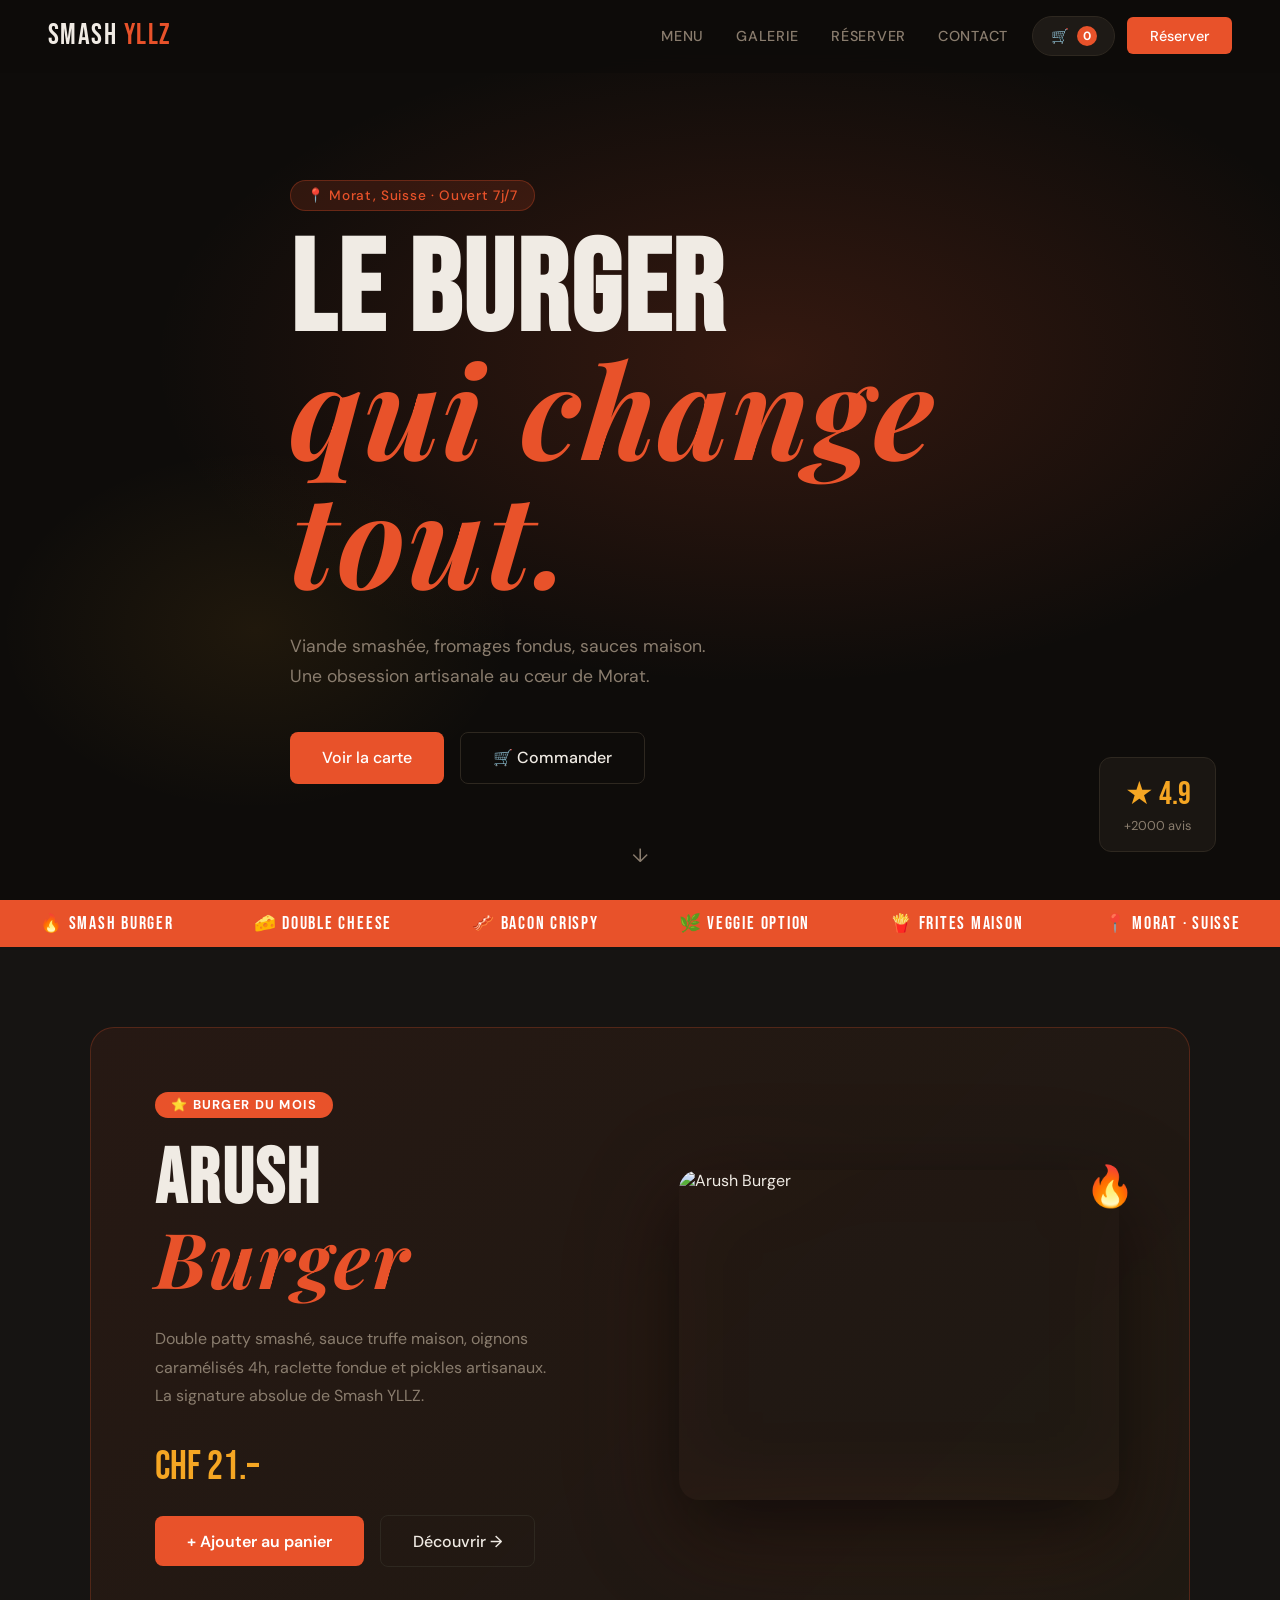
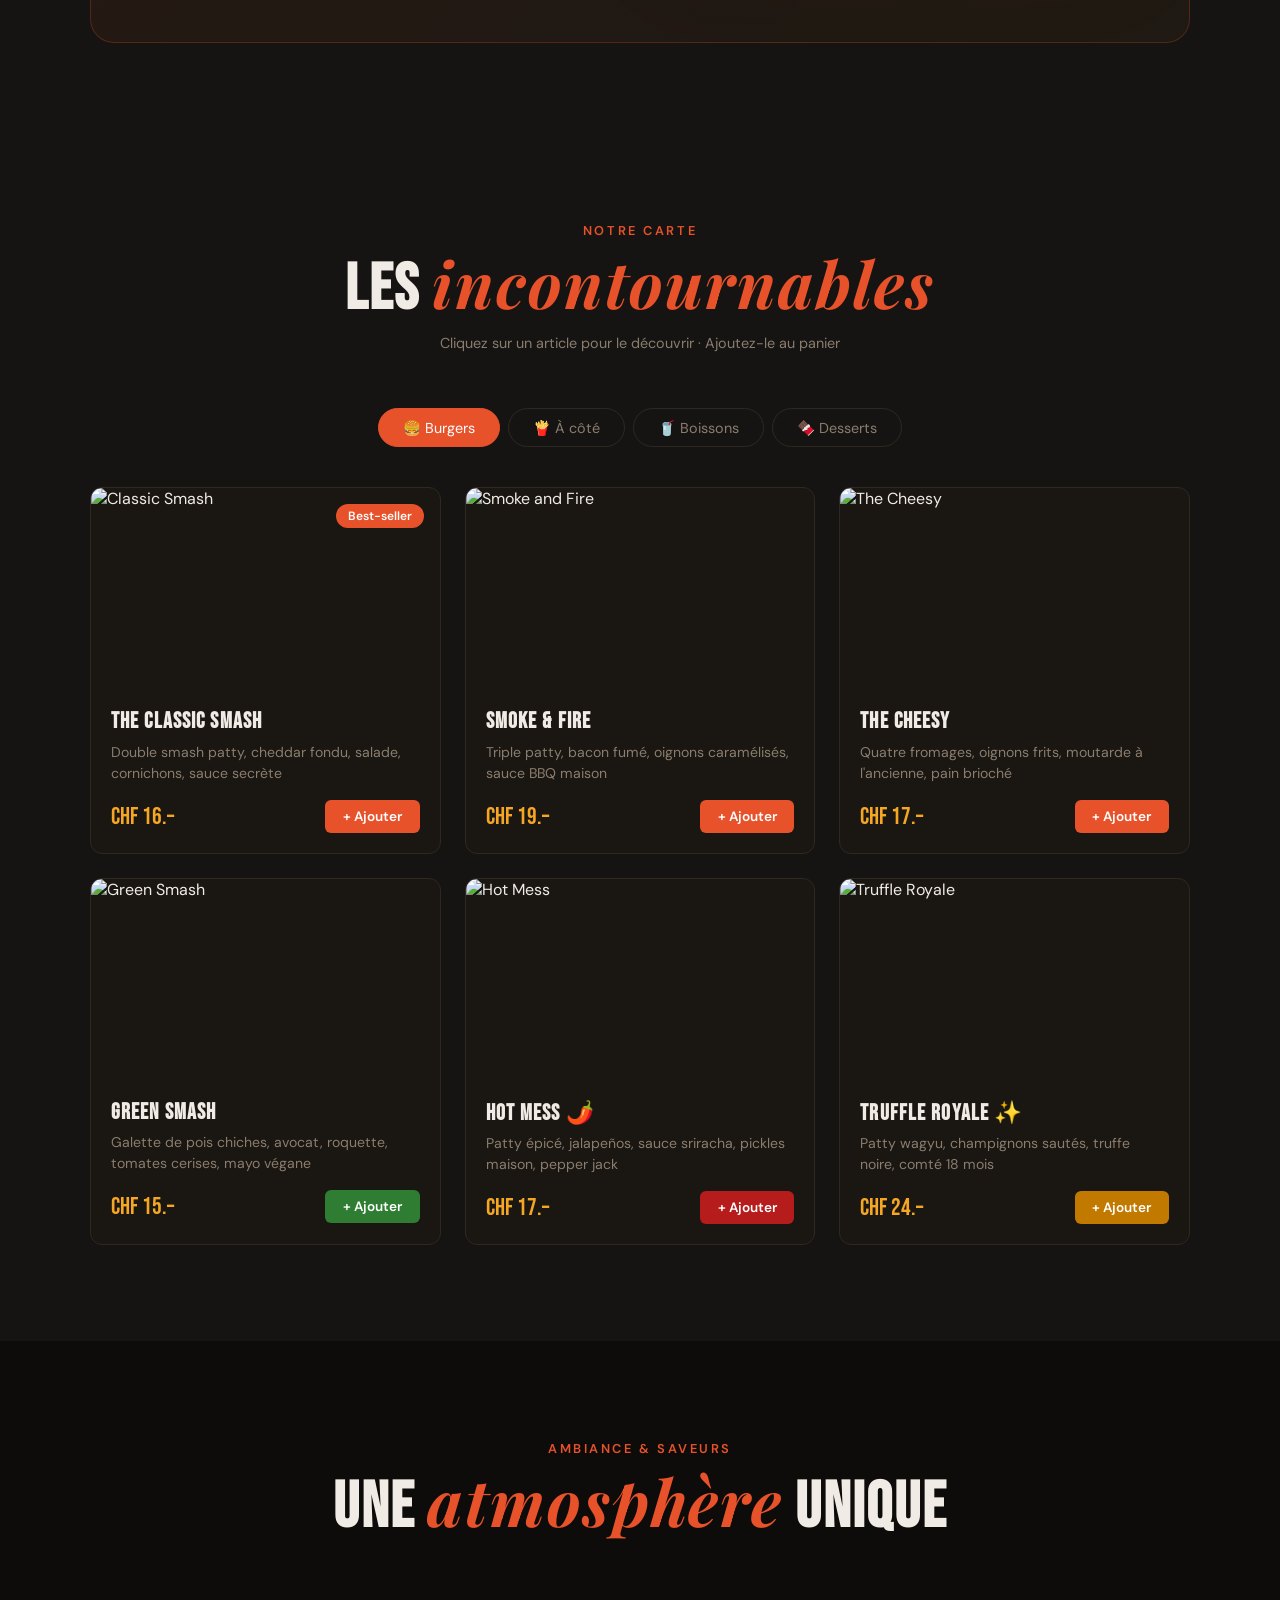
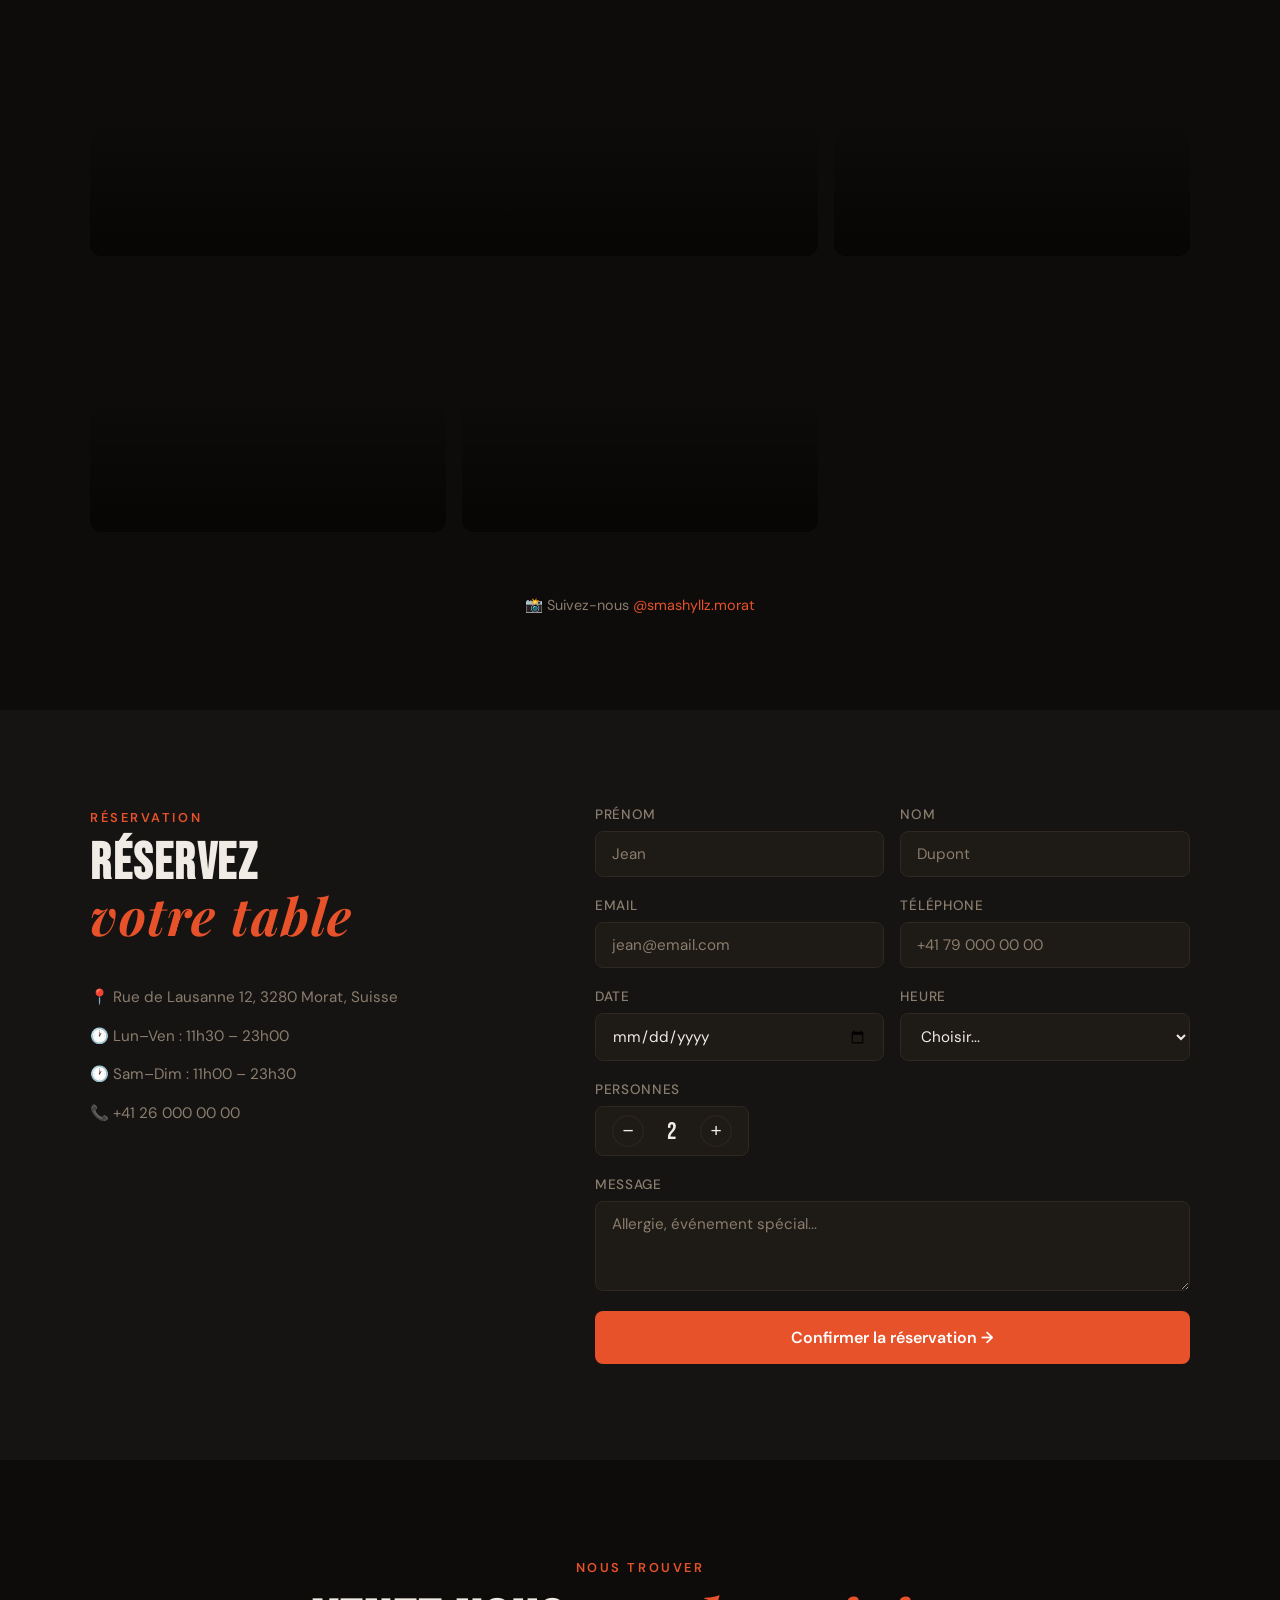
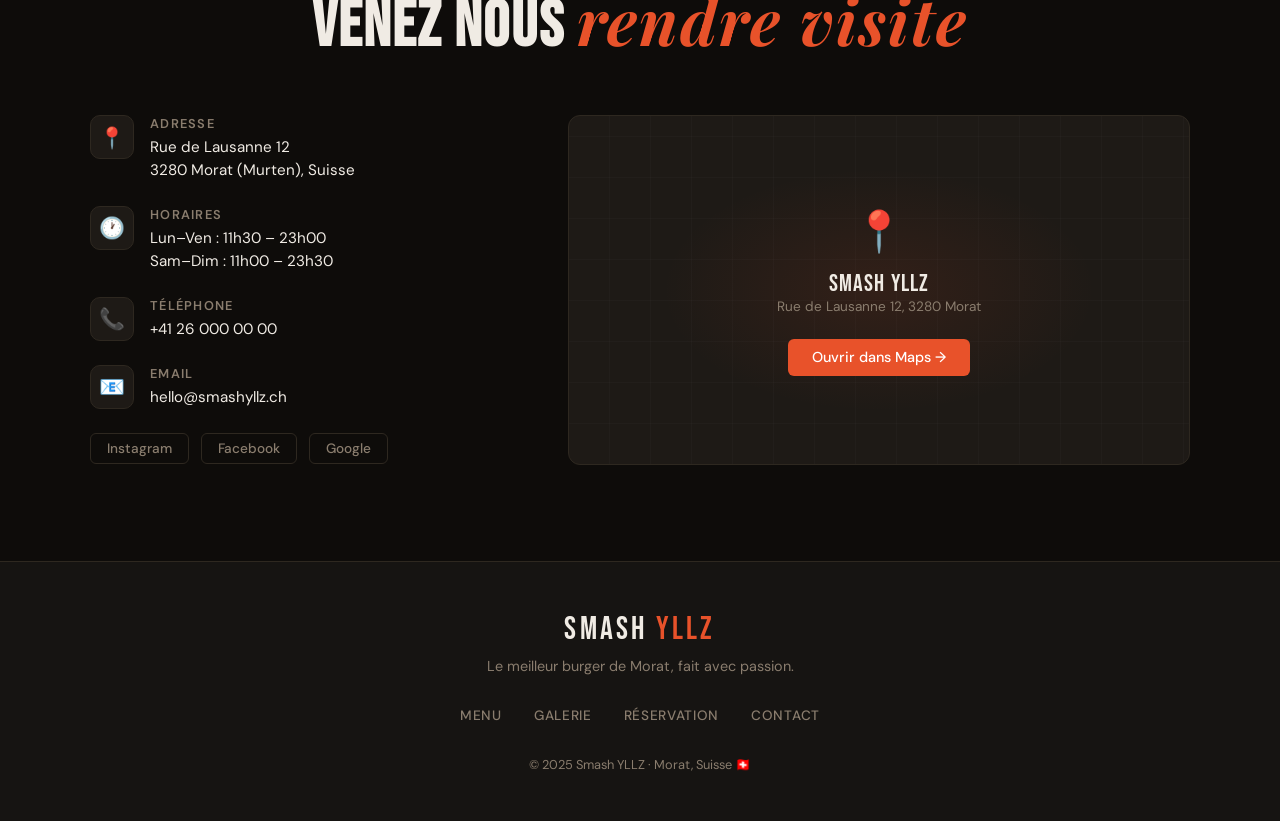
==== commit 2908a1a9: "Add files via upload" ====
--- a/index.html
+++ b/index.html
@@ -6,11 +6,47 @@
   <title>SMASH YLLZ — Burgers Artisanaux · Morat, Suisse</title>
   <link rel="stylesheet" href="style.css" />
   <link rel="preconnect" href="https://fonts.googleapis.com">
-  <link href="https://fonts.googleapis.com/css2?family=Bebas+Neue&family=DM+Sans:wght@300;400;500&family=Playfair+Display:ital@1&display=swap" rel="stylesheet">
+  <link href="https://fonts.googleapis.com/css2?family=Bebas+Neue&family=DM+Sans:wght@300;400;500;600&family=Playfair+Display:ital@1&display=swap" rel="stylesheet">
 </head>
 <body>
 
-  <!-- NAV -->
+  <!-- ===== CART SIDEBAR ===== -->
+  <div class="cart-overlay" id="cartOverlay" onclick="toggleCart()"></div>
+  <div class="cart-sidebar" id="cartSidebar">
+    <div class="cart-header">
+      <h2>🛒 Ma Commande</h2>
+      <button class="cart-close" onclick="toggleCart()">✕</button>
+    </div>
+    <div class="cart-items" id="cartItems">
+      <div class="cart-empty" id="cartEmpty">
+        <span>🍔</span>
+        <p>Votre panier est vide</p>
+        <small>Cliquez sur un article pour l'ajouter</small>
+      </div>
+    </div>
+    <div class="cart-footer" id="cartFooter" style="display:none">
+      <div class="cart-subtotal">
+        <span>Sous-total</span>
+        <span id="cartSubtotal">CHF 0.–</span>
+      </div>
+      <div class="cart-note-row">
+        <textarea id="cartNote" placeholder="Note pour la cuisine (allergie, sans oignon...)"></textarea>
+      </div>
+      <button class="cart-order-btn" onclick="placeOrder()">Commander · <span id="cartTotal">CHF 0.–</span></button>
+    </div>
+  </div>
+
+  <!-- ===== ORDER SUCCESS ===== -->
+  <div class="order-success-overlay hidden" id="orderSuccess">
+    <div class="order-success-box">
+      <div class="order-check">✓</div>
+      <h2>Commande envoyée !</h2>
+      <p>Votre commande a bien été reçue.<br/>Temps d'attente estimé : <strong>15–20 min</strong></p>
+      <button onclick="closeOrderSuccess()">Parfait !</button>
+    </div>
+  </div>
+
+  <!-- ===== NAV ===== -->
   <nav id="navbar">
     <div class="nav-logo">SMASH <span>YLLZ</span></div>
     <ul class="nav-links">
@@ -19,10 +55,13 @@
       <li><a href="#reservation">Réserver</a></li>
       <li><a href="#contact">Contact</a></li>
     </ul>
-    <button class="nav-cta" onclick="document.getElementById('reservation').scrollIntoView({behavior:'smooth'})">Réserver une table</button>
-    <button class="burger-btn" id="burgerBtn" aria-label="Menu">
-      <span></span><span></span><span></span>
-    </button>
+    <div class="nav-right">
+      <button class="cart-btn" onclick="toggleCart()">
+        🛒 <span class="cart-count" id="cartCount">0</span>
+      </button>
+      <button class="nav-cta" onclick="document.getElementById('reservation').scrollIntoView({behavior:'smooth'})">Réserver</button>
+    </div>
+    <button class="burger-btn" id="burgerBtn"><span></span><span></span><span></span></button>
   </nav>
 
   <!-- MOBILE MENU -->
@@ -33,706 +72,352 @@
       <li><a href="#reservation" onclick="closeMobile()">Réserver</a></li>
       <li><a href="#contact" onclick="closeMobile()">Contact</a></li>
     </ul>
+    <button class="cart-btn mobile-cart" onclick="closeMobile();toggleCart()">🛒 Voir le panier (<span id="cartCountMobile">0</span>)</button>
   </div>
 
-  <!-- ARTICLE DETAIL PAGE (overlay) -->
+  <!-- ===== ARTICLE DETAIL PAGE ===== -->
   <div id="articlePage" class="article-page hidden">
-    <button class="article-close" onclick="closeArticle()">← Retour au menu</button>
+    <div class="article-topbar">
+      <button class="article-back" onclick="closeArticle()">← Retour au menu</button>
+      <button class="cart-btn article-cart-btn" onclick="toggleCart()">
+        🛒 <span class="cart-count" id="cartCountArticle">0</span>
+      </button>
+    </div>
     <div class="article-content" id="articleContent"></div>
   </div>
 
-  <!-- HERO -->
+  <!-- ===== HERO ===== -->
   <section id="hero">
     <div class="hero-bg"></div>
+    <div class="hero-img-overlay"></div>
     <div class="hero-content">
       <p class="hero-tag">📍 Morat, Suisse · Ouvert 7j/7</p>
       <h1>Le burger<br/><em>qui change tout.</em></h1>
       <p class="hero-sub">Viande smashée, fromages fondus, sauces maison.<br/>Une obsession artisanale au cœur de Morat.</p>
       <div class="hero-btns">
         <button onclick="document.getElementById('menu').scrollIntoView({behavior:'smooth'})">Voir la carte</button>
-        <button class="outline" onclick="document.getElementById('reservation').scrollIntoView({behavior:'smooth'})">Réserver</button>
-      </div>
-    </div>
-    <div class="hero-badge">
-      <span>★ 4.9</span>
-      <small>+2000 avis</small>
-    </div>
+        <button class="outline" onclick="toggleCart()">🛒 Commander</button>
+      </div>
+    </div>
+    <div class="hero-badge"><span>★ 4.9</span><small>+2000 avis</small></div>
     <div class="scroll-hint">↓</div>
   </section>
 
   <!-- STRIP -->
   <div class="strip">
-    <span>🔥 Smash Burger</span>
-    <span>🧀 Double Cheese</span>
-    <span>🥓 Bacon Crispy</span>
-    <span>🌿 Veggie Option</span>
-    <span>🍟 Frites Maison</span>
-    <span>🍺 Bières Artisanales</span>
-    <span>📍 Morat · Suisse</span>
-    <span>🔥 Smash Burger</span>
-    <span>🧀 Double Cheese</span>
-    <span>🥓 Bacon Crispy</span>
-    <span>🌿 Veggie Option</span>
-    <span>🍟 Frites Maison</span>
-    <span>🍺 Bières Artisanales</span>
-    <span>📍 Morat · Suisse</span>
+    <span>🔥 Smash Burger</span><span>🧀 Double Cheese</span><span>🥓 Bacon Crispy</span>
+    <span>🌿 Veggie Option</span><span>🍟 Frites Maison</span><span>📍 Morat · Suisse</span>
+    <span>🔥 Smash Burger</span><span>🧀 Double Cheese</span><span>🥓 Bacon Crispy</span>
+    <span>🌿 Veggie Option</span><span>🍟 Frites Maison</span><span>📍 Morat · Suisse</span>
   </div>
 
-  <!-- BURGER DU MOIS -->
+  <!-- ===== BURGER DU MOIS ===== -->
   <section id="burger-mois">
     <div class="bm-wrapper" onclick="openArticle('arush')">
       <div class="bm-left">
         <div class="bm-tag">⭐ Burger du mois</div>
         <h2>Arush<br/><em>Burger</em></h2>
-        <p>Le burger signature de la maison. Double patty smashé, sauce truffe maison, oignons caramélisés 4h, raclette fondue et pickles artisanaux. Une explosion de saveurs unique.</p>
+        <p>Double patty smashé, sauce truffe maison, oignons caramélisés 4h, raclette fondue et pickles artisanaux. La signature absolue de Smash YLLZ.</p>
         <div class="bm-price">CHF 21.–</div>
-        <button class="bm-btn">Découvrir →</button>
+        <button class="bm-btn" onclick="event.stopPropagation(); addToCart('arush')">+ Ajouter au panier</button>
+        <button class="bm-btn-outline" onclick="event.stopPropagation(); openArticle('arush')">Découvrir →</button>
       </div>
       <div class="bm-right">
-        <div class="bm-img-wrap">
-          <svg viewBox="0 0 420 380" xmlns="http://www.w3.org/2000/svg" class="burger-svg arush-svg">
-            <!-- Glow -->
-            <defs>
-              <radialGradient id="glowArush" cx="50%" cy="60%" r="50%">
-                <stop offset="0%" stop-color="#e8522a" stop-opacity="0.4"/>
-                <stop offset="100%" stop-color="#e8522a" stop-opacity="0"/>
-              </radialGradient>
-              <radialGradient id="bunTopArush" cx="50%" cy="30%" r="60%">
-                <stop offset="0%" stop-color="#d4822a"/>
-                <stop offset="100%" stop-color="#8b4513"/>
-              </radialGradient>
-              <radialGradient id="cheeseGrad" cx="50%" cy="50%" r="50%">
-                <stop offset="0%" stop-color="#ffd700"/>
-                <stop offset="100%" stop-color="#ff8c00"/>
-              </radialGradient>
-            </defs>
-            <ellipse cx="210" cy="310" rx="160" ry="25" fill="url(#glowArush)"/>
-            <!-- Bun bottom -->
-            <ellipse cx="210" cy="290" rx="145" ry="22" fill="#8b4513"/>
-            <ellipse cx="210" cy="278" rx="145" ry="18" fill="#c1692a"/>
-            <!-- Patty 1 -->
-            <ellipse cx="210" cy="265" rx="140" ry="16" fill="#2d1a0e"/>
-            <ellipse cx="210" cy="258" rx="138" ry="13" fill="#3d2010"/>
-            <!-- Cheese drip -->
-            <path d="M80,255 Q95,270 100,275 Q110,268 120,275 Q130,268 150,275 Q165,268 180,275 Q195,268 210,272 Q225,268 240,275 Q255,268 270,275 Q285,268 300,275 Q315,268 325,273 Q330,268 340,255 L340,248 L80,248Z" fill="url(#cheeseGrad)"/>
-            <!-- Lettuce -->
-            <path d="M65,245 Q90,235 110,242 Q130,232 155,240 Q175,230 200,238 Q220,228 245,237 Q265,228 290,236 Q310,228 340,235 L345,242 Q320,238 295,245 Q270,237 245,245 Q220,237 195,245 Q170,237 145,245 Q120,237 95,245 Q78,240 65,245Z" fill="#2d5a1b"/>
-            <path d="M70,242 Q95,232 115,240 Q135,230 160,238 Q180,228 205,236 Q225,226 250,235 Q270,226 295,234 Q315,226 340,233 L340,237 Q315,231 290,238 Q265,231 245,238 Q220,231 195,238 Q170,231 145,238 Q120,231 95,238 Q78,235 70,242Z" fill="#3d7a2b"/>
-            <!-- Patty 2 -->
-            <ellipse cx="210" cy="228" rx="138" ry="14" fill="#2d1a0e"/>
-            <ellipse cx="210" cy="222" rx="136" ry="11" fill="#3d2010"/>
-            <!-- Sauce drops -->
-            <ellipse cx="150" cy="220" rx="15" ry="6" fill="#cc3300" opacity="0.8"/>
-            <ellipse cx="210" cy="218" rx="20" ry="5" fill="#cc3300" opacity="0.8"/>
-            <ellipse cx="270" cy="221" rx="14" ry="5" fill="#cc3300" opacity="0.8"/>
-            <!-- Caramelized onions -->
-            <path d="M90,215 Q120,208 150,213 Q180,206 210,211 Q240,205 270,210 Q300,205 330,210 L330,215 Q300,212 270,216 Q240,212 210,216 Q180,212 150,217 Q120,213 90,215Z" fill="#c17f24"/>
-            <!-- Bun top -->
-            <ellipse cx="210" cy="185" rx="148" ry="28" fill="#8b4513"/>
-            <path d="M62,185 Q65,140 100,118 Q140,100 210,97 Q280,100 320,118 Q355,140 358,185 Z" fill="url(#bunTopArush)"/>
-            <!-- Sesame seeds -->
-            <ellipse cx="160" cy="130" rx="10" ry="5" fill="#f5deb3" transform="rotate(-20,160,130)"/>
-            <ellipse cx="195" cy="112" rx="10" ry="5" fill="#f5deb3" transform="rotate(10,195,112)"/>
-            <ellipse cx="230" cy="110" rx="10" ry="5" fill="#f5deb3" transform="rotate(-5,230,110)"/>
-            <ellipse cx="265" cy="120" rx="10" ry="5" fill="#f5deb3" transform="rotate(15,265,120)"/>
-            <ellipse cx="180" cy="145" rx="8" ry="4" fill="#f5deb3" transform="rotate(5,180,145)"/>
-            <ellipse cx="240" cy="140" rx="8" ry="4" fill="#f5deb3" transform="rotate(-10,240,140)"/>
-            <!-- Gold star badge -->
-            <circle cx="340" cy="95" r="32" fill="#e8522a"/>
-            <text x="340" y="87" text-anchor="middle" font-size="14" fill="white" font-weight="bold" font-family="sans-serif">DU</text>
-            <text x="340" y="101" text-anchor="middle" font-size="14" fill="white" font-weight="bold" font-family="sans-serif">MOIS</text>
-            <text x="340" y="116" text-anchor="middle" font-size="16" fill="#ffd700">★</text>
-          </svg>
-          <div class="bm-flame">🔥</div>
-        </div>
+        <img src="https://images.unsplash.com/photo-1568901346375-23c9450c58cd?w=600&q=80" alt="Arush Burger" class="bm-photo"/>
+        <div class="bm-flame">🔥</div>
       </div>
     </div>
   </section>
 
-  <!-- MENU -->
+  <!-- ===== MENU ===== -->
   <section id="menu">
     <div class="section-header">
       <p class="label">Notre carte</p>
       <h2>Les <em>incontournables</em></h2>
-      <p class="section-sub">Cliquez sur un article pour le découvrir</p>
+      <p class="section-sub">Cliquez sur un article pour le découvrir · Ajoutez-le au panier</p>
     </div>
 
     <div class="menu-tabs">
-      <button class="tab active" data-tab="burgers">Burgers</button>
-      <button class="tab" data-tab="sides">À côté</button>
-      <button class="tab" data-tab="drinks">Boissons</button>
-      <button class="tab" data-tab="desserts">Desserts</button>
-    </div>
-
+      <button class="tab active" data-tab="burgers">🍔 Burgers</button>
+      <button class="tab" data-tab="sides">🍟 À côté</button>
+      <button class="tab" data-tab="drinks">🥤 Boissons</button>
+      <button class="tab" data-tab="desserts">🍫 Desserts</button>
+    </div>
+
+    <!-- BURGERS -->
     <div class="menu-grid" id="burgers">
+
       <div class="menu-card" onclick="openArticle('classic')">
         <div class="badge">Best-seller</div>
         <div class="menu-img-wrap">
-          <svg viewBox="0 0 300 220" xmlns="http://www.w3.org/2000/svg" class="card-svg">
-            <defs>
-              <radialGradient id="bunC" cx="50%" cy="30%" r="60%"><stop offset="0%" stop-color="#d4822a"/><stop offset="100%" stop-color="#8b4513"/></radialGradient>
-            </defs>
-            <ellipse cx="150" cy="195" rx="110" ry="16" fill="#e8522a" opacity="0.2"/>
-            <ellipse cx="150" cy="185" rx="108" ry="14" fill="#8b4513"/>
-            <ellipse cx="150" cy="177" rx="108" ry="12" fill="#c1692a"/>
-            <ellipse cx="150" cy="167" rx="105" ry="11" fill="#2d1a0e"/>
-            <ellipse cx="150" cy="160" rx="103" ry="9" fill="#3d2010"/>
-            <path d="M55,158 Q80,150 105,156 Q125,148 150,154 Q175,147 195,153 Q215,147 245,152 L245,157 Q215,154 195,158 Q175,154 150,158 Q125,154 105,160 Q80,156 55,158Z" fill="#ffd700" opacity="0.9"/>
-            <path d="M50,150 Q80,142 105,148 Q125,140 150,146 Q175,139 200,146 Q220,140 250,144 L248,150 Q218,147 198,153 Q173,147 148,153 Q123,147 103,154 Q78,150 50,150Z" fill="#2d5a1b"/>
-            <ellipse cx="150" cy="138" rx="103" ry="10" fill="#2d1a0e"/>
-            <ellipse cx="150" cy="131" rx="101" ry="8" fill="#3d2010"/>
-            <ellipse cx="110" cy="129" rx="12" ry="5" fill="#cc3300" opacity="0.7"/>
-            <ellipse cx="150" cy="127" rx="14" ry="4" fill="#cc3300" opacity="0.7"/>
-            <ellipse cx="190" cy="129" rx="11" ry="4" fill="#cc3300" opacity="0.7"/>
-            <ellipse cx="150" cy="112" rx="110" ry="20" fill="#8b4513"/>
-            <path d="M40,112 Q43,82 72,65 Q103,50 150,48 Q197,50 228,65 Q257,82 260,112 Z" fill="url(#bunC)"/>
-            <ellipse cx="118" cy="76" rx="8" ry="4" fill="#f5deb3" transform="rotate(-15,118,76)"/>
-            <ellipse cx="148" cy="63" rx="8" ry="4" fill="#f5deb3" transform="rotate(5,148,63)"/>
-            <ellipse cx="180" cy="68" rx="8" ry="4" fill="#f5deb3" transform="rotate(10,180,68)"/>
-            <ellipse cx="133" cy="88" rx="6" ry="3" fill="#f5deb3" transform="rotate(-5,133,88)"/>
-            <ellipse cx="165" cy="85" rx="6" ry="3" fill="#f5deb3" transform="rotate(8,165,85)"/>
-          </svg>
+          <img src="https://images.unsplash.com/photo-1568901346375-23c9450c58cd?w=500&q=80" alt="Classic Smash" loading="lazy"/>
         </div>
         <div class="menu-info">
           <h3>The Classic Smash</h3>
           <p>Double smash patty, cheddar fondu, salade, cornichons, sauce secrète</p>
           <div class="menu-footer">
             <span class="price">CHF 16.–</span>
-            <span class="see-more">Voir →</span>
+            <button class="add-btn" onclick="event.stopPropagation(); addToCart('classic')">+ Ajouter</button>
           </div>
         </div>
       </div>
 
       <div class="menu-card" onclick="openArticle('smoke')">
         <div class="menu-img-wrap">
-          <svg viewBox="0 0 300 220" xmlns="http://www.w3.org/2000/svg" class="card-svg">
-            <defs>
-              <radialGradient id="bunS" cx="50%" cy="30%" r="60%"><stop offset="0%" stop-color="#b8621a"/><stop offset="100%" stop-color="#6b3410"/></radialGradient>
-            </defs>
-            <ellipse cx="150" cy="195" rx="110" ry="16" fill="#e8522a" opacity="0.2"/>
-            <ellipse cx="150" cy="185" rx="108" ry="14" fill="#6b3410"/>
-            <ellipse cx="150" cy="177" rx="108" ry="12" fill="#a15420"/>
-            <!-- Triple patty -->
-            <ellipse cx="150" cy="168" rx="105" ry="11" fill="#1a0f07"/>
-            <ellipse cx="150" cy="161" rx="103" ry="9" fill="#2a1508"/>
-            <path d="M48,158 Q78,150 108,156 Q128,148 150,154 Q172,148 192,153 Q212,148 252,152 L252,158 Q212,155 192,159 Q172,155 150,159 Q128,155 108,161 Q78,157 48,158Z" fill="#8B4513" opacity="0.8"/>
-            <ellipse cx="150" cy="150" rx="104" ry="10" fill="#1a0f07"/>
-            <ellipse cx="150" cy="143" rx="102" ry="8" fill="#2a1508"/>
-            <!-- Bacon strips -->
-            <path d="M55,140 Q90,134 125,138 Q150,132 175,137 Q200,132 245,136 L245,141 Q200,138 175,142 Q150,138 125,143 Q90,140 55,140Z" fill="#8b1a1a"/>
-            <path d="M58,136 Q93,130 128,134 Q153,128 178,133 Q203,128 242,132 L242,136 Q203,133 178,137 Q153,133 128,138 Q93,135 58,136Z" fill="#cc2200"/>
-            <path d="M60,132 Q95,126 130,130 Q155,124 180,129 Q205,124 240,128 L240,132 Q205,129 180,133 Q155,129 130,134 Q95,131 60,132Z" fill="#8b1a1a"/>
-            <ellipse cx="150" cy="122" rx="103" ry="10" fill="#1a0f07"/>
-            <ellipse cx="150" cy="115" rx="101" ry="8" fill="#2a1508"/>
-            <!-- BBQ sauce -->
-            <ellipse cx="120" cy="113" rx="14" ry="5" fill="#3d0000" opacity="0.8"/>
-            <ellipse cx="155" cy="111" rx="18" ry="4" fill="#3d0000" opacity="0.8"/>
-            <ellipse cx="190" cy="113" rx="13" ry="4" fill="#3d0000" opacity="0.8"/>
-            <ellipse cx="150" cy="97" rx="110" ry="20" fill="#6b3410"/>
-            <path d="M40,97 Q43,67 72,50 Q103,35 150,33 Q197,35 228,50 Q257,67 260,97 Z" fill="url(#bunS)"/>
-            <ellipse cx="118" cy="61" rx="8" ry="4" fill="#f5deb3" transform="rotate(-15,118,61)"/>
-            <ellipse cx="148" cy="48" rx="8" ry="4" fill="#f5deb3" transform="rotate(5,148,48)"/>
-            <ellipse cx="180" cy="53" rx="8" ry="4" fill="#f5deb3" transform="rotate(10,180,53)"/>
-          </svg>
+          <img src="https://images.unsplash.com/photo-1594212699903-ec8a3eca50f5?w=500&q=80" alt="Smoke and Fire" loading="lazy"/>
         </div>
         <div class="menu-info">
           <h3>Smoke & Fire</h3>
           <p>Triple patty, bacon fumé, oignons caramélisés, sauce BBQ maison</p>
           <div class="menu-footer">
             <span class="price">CHF 19.–</span>
-            <span class="see-more">Voir →</span>
+            <button class="add-btn" onclick="event.stopPropagation(); addToCart('smoke')">+ Ajouter</button>
           </div>
         </div>
       </div>
 
       <div class="menu-card" onclick="openArticle('cheesy')">
         <div class="menu-img-wrap">
-          <svg viewBox="0 0 300 220" xmlns="http://www.w3.org/2000/svg" class="card-svg">
-            <defs>
-              <radialGradient id="bunCh" cx="50%" cy="30%" r="60%"><stop offset="0%" stop-color="#d4822a"/><stop offset="100%" stop-color="#8b4513"/></radialGradient>
-            </defs>
-            <ellipse cx="150" cy="195" rx="110" ry="16" fill="#ffd700" opacity="0.3"/>
-            <ellipse cx="150" cy="185" rx="108" ry="14" fill="#8b4513"/>
-            <ellipse cx="150" cy="177" rx="108" ry="12" fill="#c1692a"/>
-            <ellipse cx="150" cy="167" rx="105" ry="11" fill="#2d1a0e"/>
-            <ellipse cx="150" cy="160" rx="103" ry="9" fill="#3d2010"/>
-            <!-- Quad cheese -->
-            <path d="M45,158 Q75,148 105,154 Q130,145 150,151 Q170,145 195,150 Q215,145 255,149 L255,157 L245,162 Q215,158 195,163 Q170,158 150,163 Q130,158 105,163 Q78,160 50,163Z" fill="#ffd700"/>
-            <path d="M48,155 Q78,145 108,151 Q133,142 150,148 Q167,142 192,148 Q212,142 252,146 L252,153 Q212,150 192,155 Q167,150 150,155 Q133,150 108,156 Q78,152 48,155Z" fill="#ff8c00"/>
-            <ellipse cx="150" cy="140" rx="104" ry="10" fill="#2d1a0e"/>
-            <ellipse cx="150" cy="133" rx="102" ry="8" fill="#3d2010"/>
-            <!-- More cheese -->
-            <path d="M46,130 Q76,122 106,127 Q131,120 150,125 Q169,120 194,125 Q214,120 254,124 L254,130 Q214,127 194,132 Q169,127 150,132 Q131,127 106,132 Q76,128 46,130Z" fill="#ffd700" opacity="0.8"/>
-            <ellipse cx="150" cy="118" rx="103" ry="10" fill="#2d1a0e"/>
-            <ellipse cx="150" cy="111" rx="101" ry="8" fill="#3d2010"/>
-            <ellipse cx="150" cy="97" rx="110" ry="20" fill="#8b4513"/>
-            <path d="M40,97 Q43,67 72,50 Q103,35 150,33 Q197,35 228,50 Q257,67 260,97 Z" fill="url(#bunCh)"/>
-            <ellipse cx="118" cy="61" rx="8" ry="4" fill="#f5deb3" transform="rotate(-15,118,61)"/>
-            <ellipse cx="148" cy="48" rx="8" ry="4" fill="#f5deb3" transform="rotate(5,148,48)"/>
-            <ellipse cx="180" cy="53" rx="8" ry="4" fill="#f5deb3" transform="rotate(10,180,53)"/>
-            <ellipse cx="133" cy="74" rx="6" ry="3" fill="#f5deb3" transform="rotate(-5,133,74)"/>
-            <ellipse cx="163" cy="70" rx="6" ry="3" fill="#f5deb3" transform="rotate(8,163,70)"/>
-          </svg>
+          <img src="https://images.unsplash.com/photo-1551782450-a2132b4ba21d?w=500&q=80" alt="The Cheesy" loading="lazy"/>
         </div>
         <div class="menu-info">
           <h3>The Cheesy</h3>
           <p>Quatre fromages, oignons frits, moutarde à l'ancienne, pain brioché</p>
           <div class="menu-footer">
             <span class="price">CHF 17.–</span>
-            <span class="see-more">Voir →</span>
+            <button class="add-btn" onclick="event.stopPropagation(); addToCart('cheesy')">+ Ajouter</button>
           </div>
         </div>
       </div>
 
       <div class="menu-card" onclick="openArticle('green')">
         <div class="menu-img-wrap">
-          <svg viewBox="0 0 300 220" xmlns="http://www.w3.org/2000/svg" class="card-svg">
-            <defs>
-              <radialGradient id="bunG" cx="50%" cy="30%" r="60%"><stop offset="0%" stop-color="#8bc34a"/><stop offset="100%" stop-color="#558b2f"/></radialGradient>
-            </defs>
-            <ellipse cx="150" cy="195" rx="110" ry="16" fill="#4caf50" opacity="0.2"/>
-            <ellipse cx="150" cy="185" rx="108" ry="14" fill="#558b2f"/>
-            <ellipse cx="150" cy="177" rx="108" ry="12" fill="#7cb342"/>
-            <ellipse cx="150" cy="167" rx="105" ry="11" fill="#3d5a1b"/>
-            <ellipse cx="150" cy="160" rx="103" ry="9" fill="#4a6e22"/>
-            <!-- Avocado -->
-            <path d="M50,157 Q80,148 110,154 Q135,146 150,152 Q165,146 190,151 Q210,146 250,150 L250,157 Q210,153 190,158 Q165,153 150,158 Q135,153 110,159 Q80,155 50,157Z" fill="#68a53a"/>
-            <!-- Tomatoes -->
-            <ellipse cx="110" cy="150" rx="18" ry="7" fill="#cc2200" opacity="0.85"/>
-            <ellipse cx="150" cy="148" rx="18" ry="6" fill="#cc2200" opacity="0.85"/>
-            <ellipse cx="190" cy="150" rx="17" ry="6" fill="#cc2200" opacity="0.85"/>
-            <!-- Veggie patty -->
-            <ellipse cx="150" cy="139" rx="104" ry="10" fill="#8b6914"/>
-            <ellipse cx="150" cy="132" rx="102" ry="9" fill="#a07820"/>
-            <!-- Roquette -->
-            <path d="M52,128 Q82,118 112,124 Q137,116 150,122 Q163,116 188,121 Q208,116 248,120 L248,126 Q208,122 188,128 Q163,122 150,128 Q137,122 112,129 Q82,125 52,128Z" fill="#1b5e20"/>
-            <ellipse cx="150" cy="107" rx="110" ry="20" fill="#558b2f"/>
-            <path d="M40,107 Q43,77 72,60 Q103,45 150,43 Q197,45 228,60 Q257,77 260,107 Z" fill="url(#bunG)"/>
-            <ellipse cx="118" cy="71" rx="8" ry="4" fill="#c8e6c9" transform="rotate(-15,118,71)"/>
-            <ellipse cx="148" cy="58" rx="8" ry="4" fill="#c8e6c9" transform="rotate(5,148,58)"/>
-            <ellipse cx="180" cy="63" rx="8" ry="4" fill="#c8e6c9" transform="rotate(10,180,63)"/>
-          </svg>
+          <img src="https://images.unsplash.com/photo-1520072959219-c595dc870360?w=500&q=80" alt="Green Smash" loading="lazy"/>
         </div>
         <div class="menu-info">
           <h3>Green Smash</h3>
           <p>Galette de pois chiches, avocat, roquette, tomates cerises, mayo végane</p>
           <div class="menu-footer">
             <span class="price">CHF 15.–</span>
-            <span class="see-more">Voir →</span>
+            <button class="add-btn green" onclick="event.stopPropagation(); addToCart('green')">+ Ajouter</button>
           </div>
         </div>
       </div>
 
       <div class="menu-card" onclick="openArticle('hot')">
         <div class="menu-img-wrap">
-          <svg viewBox="0 0 300 220" xmlns="http://www.w3.org/2000/svg" class="card-svg">
-            <defs>
-              <radialGradient id="bunH" cx="50%" cy="30%" r="60%"><stop offset="0%" stop-color="#c0392b"/><stop offset="100%" stop-color="#7b241c"/></radialGradient>
-            </defs>
-            <ellipse cx="150" cy="195" rx="110" ry="16" fill="#ff4444" opacity="0.3"/>
-            <ellipse cx="150" cy="185" rx="108" ry="14" fill="#7b241c"/>
-            <ellipse cx="150" cy="177" rx="108" ry="12" fill="#a93226"/>
-            <ellipse cx="150" cy="167" rx="105" ry="11" fill="#1a0505"/>
-            <ellipse cx="150" cy="160" rx="103" ry="9" fill="#2a0808"/>
-            <!-- Hot sauce -->
-            <path d="M50,157 Q80,149 110,154 Q135,147 150,152 Q165,147 190,152 Q210,147 250,151 L250,157 Q210,154 190,159 Q165,154 150,159 Q135,154 110,160 Q80,156 50,157Z" fill="#cc0000"/>
-            <!-- Jalapeños -->
-            <ellipse cx="100" cy="150" rx="14" ry="5" fill="#2d6a1e" transform="rotate(-20,100,150)"/>
-            <ellipse cx="130" cy="148" rx="14" ry="5" fill="#2d6a1e" transform="rotate(10,130,148)"/>
-            <ellipse cx="165" cy="149" rx="14" ry="5" fill="#2d6a1e" transform="rotate(-10,165,149)"/>
-            <ellipse cx="200" cy="150" rx="13" ry="5" fill="#2d6a1e" transform="rotate(15,200,150)"/>
-            <ellipse cx="150" cy="137" rx="104" ry="10" fill="#1a0505"/>
-            <ellipse cx="150" cy="130" rx="102" ry="9" fill="#2a0808"/>
-            <!-- More hot sauce drip -->
-            <ellipse cx="115" cy="128" rx="13" ry="4" fill="#990000" opacity="0.9"/>
-            <ellipse cx="150" cy="126" rx="16" ry="4" fill="#990000" opacity="0.9"/>
-            <ellipse cx="185" cy="128" rx="12" ry="4" fill="#990000" opacity="0.9"/>
-            <ellipse cx="150" cy="110" rx="110" ry="20" fill="#7b241c"/>
-            <path d="M40,110 Q43,80 72,63 Q103,48 150,46 Q197,48 228,63 Q257,80 260,110 Z" fill="url(#bunH)"/>
-            <text x="150" y="85" text-anchor="middle" font-size="28" opacity="0.6">🌶️</text>
-            <ellipse cx="118" cy="74" rx="8" ry="4" fill="#f5deb3" transform="rotate(-15,118,74)"/>
-            <ellipse cx="148" cy="61" rx="8" ry="4" fill="#f5deb3" transform="rotate(5,148,61)"/>
-            <ellipse cx="180" cy="66" rx="8" ry="4" fill="#f5deb3" transform="rotate(10,180,66)"/>
-          </svg>
-        </div>
-        <div class="menu-info">
-          <h3>Hot Mess</h3>
+          <img src="https://images.unsplash.com/photo-1608039829572-78524f79c4c7?w=500&q=80" alt="Hot Mess" loading="lazy"/>
+        </div>
+        <div class="menu-info">
+          <h3>Hot Mess 🌶️</h3>
           <p>Patty épicé, jalapeños, sauce sriracha, pickles maison, pepper jack</p>
           <div class="menu-footer">
             <span class="price">CHF 17.–</span>
-            <span class="see-more">Voir →</span>
+            <button class="add-btn red" onclick="event.stopPropagation(); addToCart('hot')">+ Ajouter</button>
           </div>
         </div>
       </div>
 
       <div class="menu-card" onclick="openArticle('truffle')">
         <div class="menu-img-wrap">
-          <svg viewBox="0 0 300 220" xmlns="http://www.w3.org/2000/svg" class="card-svg">
-            <defs>
-              <radialGradient id="bunT" cx="50%" cy="30%" r="60%"><stop offset="0%" stop-color="#d4822a"/><stop offset="100%" stop-color="#8b4513"/></radialGradient>
-            </defs>
-            <ellipse cx="150" cy="195" rx="110" ry="16" fill="#ffd700" opacity="0.25"/>
-            <ellipse cx="150" cy="185" rx="108" ry="14" fill="#8b4513"/>
-            <ellipse cx="150" cy="177" rx="108" ry="12" fill="#c1692a"/>
-            <!-- Wagyu patty dark -->
-            <ellipse cx="150" cy="167" rx="105" ry="11" fill="#0d0806"/>
-            <ellipse cx="150" cy="160" rx="103" ry="9" fill="#1a0f08"/>
-            <!-- Truffle mayo gold -->
-            <path d="M50,157 Q80,149 110,155 Q135,147 150,153 Q165,147 190,152 Q210,147 250,151 L250,157 Q210,154 190,159 Q165,154 150,159 Q135,154 110,161 Q80,157 50,157Z" fill="#c8a800"/>
-            <!-- Mushrooms -->
-            <ellipse cx="100" cy="150" rx="15" ry="7" fill="#8d6e63"/>
-            <ellipse cx="135" cy="148" rx="14" ry="6" fill="#795548"/>
-            <ellipse cx="170" cy="149" rx="14" ry="7" fill="#8d6e63"/>
-            <ellipse cx="205" cy="150" rx="13" ry="6" fill="#795548"/>
-            <ellipse cx="150" cy="137" rx="104" ry="10" fill="#0d0806"/>
-            <ellipse cx="150" cy="130" rx="102" ry="9" fill="#1a0f08"/>
-            <!-- Comté cheese gold -->
-            <path d="M48,127 Q78,119 108,125 Q133,117 150,123 Q167,117 192,122 Q212,117 252,121 L252,127 Q212,124 192,129 Q167,124 150,129 Q133,124 108,130 Q78,126 48,127Z" fill="#d4a017"/>
-            <ellipse cx="150" cy="110" rx="110" ry="20" fill="#8b4513"/>
-            <path d="M40,110 Q43,80 72,63 Q103,48 150,46 Q197,48 228,63 Q257,80 260,110 Z" fill="url(#bunT)"/>
-            <!-- Gold shimmer -->
-            <path d="M100,78 Q130,68 160,72 Q180,66 200,70" stroke="#ffd700" stroke-width="2" fill="none" opacity="0.5"/>
-            <ellipse cx="118" cy="74" rx="8" ry="4" fill="#f5deb3" transform="rotate(-15,118,74)"/>
-            <ellipse cx="148" cy="61" rx="8" ry="4" fill="#f5deb3" transform="rotate(5,148,61)"/>
-            <ellipse cx="180" cy="66" rx="8" ry="4" fill="#f5deb3" transform="rotate(10,180,66)"/>
-            <text x="248" y="45" font-size="20" text-anchor="middle">✨</text>
-          </svg>
-        </div>
-        <div class="menu-info">
-          <h3>Truffle Royale</h3>
-          <p>Patty wagyu, champignons, truffe noire, comté 18 mois, mayo truffe</p>
+          <img src="https://images.unsplash.com/photo-1550317138-10000687a72b?w=500&q=80" alt="Truffle Royale" loading="lazy"/>
+        </div>
+        <div class="menu-info">
+          <h3>Truffle Royale ✨</h3>
+          <p>Patty wagyu, champignons sautés, truffe noire, comté 18 mois</p>
           <div class="menu-footer">
             <span class="price">CHF 24.–</span>
-            <span class="tags"><span>Premium</span></span>
-            <span class="see-more">Voir →</span>
-          </div>
-        </div>
-      </div>
-    </div>
-
+            <button class="add-btn gold" onclick="event.stopPropagation(); addToCart('truffle')">+ Ajouter</button>
+          </div>
+        </div>
+      </div>
+
+    </div>
+
+    <!-- SIDES -->
     <div class="menu-grid hidden" id="sides">
+
       <div class="menu-card" onclick="openArticle('frites')">
         <div class="menu-img-wrap">
-          <svg viewBox="0 0 300 220" xmlns="http://www.w3.org/2000/svg" class="card-svg">
-            <defs>
-              <linearGradient id="friteGrad" x1="0%" y1="0%" x2="100%" y2="100%"><stop offset="0%" stop-color="#f5d05a"/><stop offset="100%" stop-color="#c8860a"/></linearGradient>
-            </defs>
-            <ellipse cx="150" cy="200" rx="90" ry="14" fill="#e8522a" opacity="0.2"/>
-            <!-- Frites bag -->
-            <path d="M90,185 L100,100 L200,100 L210,185 Z" fill="#cc2200"/>
-            <path d="M90,185 L100,100 L110,100 L100,185Z" fill="#991a00"/>
-            <rect x="85" y="95" width="130" height="18" rx="4" fill="#cc2200"/>
-            <rect x="85" y="95" width="130" height="8" rx="4" fill="#dd3300"/>
-            <!-- Frites sticking out -->
-            <rect x="108" y="35" width="12" height="75" rx="6" fill="url(#friteGrad)"/>
-            <rect x="126" y="25" width="12" height="82" rx="6" fill="url(#friteGrad)"/>
-            <rect x="144" y="30" width="12" height="78" rx="6" fill="url(#friteGrad)"/>
-            <rect x="162" y="22" width="12" height="85" rx="6" fill="url(#friteGrad)"/>
-            <rect x="180" y="32" width="12" height="75" rx="6" fill="url(#friteGrad)"/>
-            <!-- Salt dots -->
-            <circle cx="140" cy="55" r="2" fill="white" opacity="0.6"/>
-            <circle cx="155" cy="45" r="2" fill="white" opacity="0.6"/>
-            <circle cx="170" cy="60" r="2" fill="white" opacity="0.6"/>
-            <circle cx="130" cy="65" r="2" fill="white" opacity="0.6"/>
-            <text x="150" y="160" text-anchor="middle" font-size="11" fill="white" font-weight="bold" font-family="sans-serif">SMASH YLLZ</text>
-          </svg>
+          <img src="https://images.unsplash.com/photo-1576107232684-1279f5dd1571?w=500&q=80" alt="Frites Maison" loading="lazy"/>
         </div>
         <div class="menu-info">
           <h3>Frites Maison</h3>
           <p>Pommes de terre fraîches, double friture, sel de Guérande</p>
-          <div class="menu-footer"><span class="price">CHF 6.–</span><span class="see-more">Voir →</span></div>
+          <div class="menu-footer">
+            <span class="price">CHF 6.–</span>
+            <button class="add-btn" onclick="event.stopPropagation(); addToCart('frites')">+ Ajouter</button>
+          </div>
         </div>
       </div>
 
       <div class="menu-card" onclick="openArticle('rings')">
         <div class="menu-img-wrap">
-          <svg viewBox="0 0 300 220" xmlns="http://www.w3.org/2000/svg" class="card-svg">
-            <defs>
-              <radialGradient id="ringGrad" cx="50%" cy="50%" r="50%"><stop offset="0%" stop-color="#f5d05a"/><stop offset="100%" stop-color="#c8860a"/></radialGradient>
-            </defs>
-            <ellipse cx="150" cy="205" rx="100" ry="12" fill="#e8522a" opacity="0.2"/>
-            <!-- Rings stacked -->
-            <ellipse cx="150" cy="170" rx="85" ry="22" fill="#c8860a"/>
-            <ellipse cx="150" cy="165" rx="85" ry="22" fill="#f5d05a"/>
-            <ellipse cx="150" cy="165" rx="55" ry="14" fill="#c8860a"/>
-            <ellipse cx="150" cy="162" rx="55" ry="14" fill="#d4922a"/>
-
-            <ellipse cx="150" cy="138" rx="80" ry="20" fill="#c8860a"/>
-            <ellipse cx="150" cy="133" rx="80" ry="20" fill="#f5d05a"/>
-            <ellipse cx="150" cy="133" rx="52" ry="13" fill="#c8860a"/>
-            <ellipse cx="150" cy="130" rx="52" ry="13" fill="#d4922a"/>
-
-            <ellipse cx="150" cy="108" rx="75" ry="19" fill="#c8860a"/>
-            <ellipse cx="150" cy="103" rx="75" ry="19" fill="#f5d05a"/>
-            <ellipse cx="150" cy="103" rx="48" ry="12" fill="#c8860a"/>
-            <ellipse cx="150" cy="100" rx="48" ry="12" fill="#d4922a"/>
-            <!-- Sauce cup -->
-            <path d="M220,155 L215,195 Q215,200 230,200 Q245,200 245,195 L240,155 Z" fill="#cc2200"/>
-            <ellipse cx="230" cy="155" rx="11" ry="5" fill="#dd3300"/>
-            <path d="M222,160 Q230,175 238,160" fill="white" opacity="0.3" stroke="white" stroke-width="1"/>
-          </svg>
+          <img src="https://images.unsplash.com/photo-1639024471283-03518883512d?w=500&q=80" alt="Onion Rings" loading="lazy"/>
         </div>
         <div class="menu-info">
           <h3>Onion Rings</h3>
           <p>Oignons croustillants, panure dorée, sauce ranch maison</p>
-          <div class="menu-footer"><span class="price">CHF 7.–</span><span class="see-more">Voir →</span></div>
+          <div class="menu-footer">
+            <span class="price">CHF 7.–</span>
+            <button class="add-btn" onclick="event.stopPropagation(); addToCart('rings')">+ Ajouter</button>
+          </div>
         </div>
       </div>
 
       <div class="menu-card" onclick="openArticle('sweetfries')">
         <div class="badge">Nouveau</div>
         <div class="menu-img-wrap">
-          <svg viewBox="0 0 300 220" xmlns="http://www.w3.org/2000/svg" class="card-svg">
-            <defs>
-              <linearGradient id="sweetGrad" x1="0%" y1="0%" x2="100%" y2="100%"><stop offset="0%" stop-color="#ff8c42"/><stop offset="100%" stop-color="#c0392b"/></linearGradient>
-            </defs>
-            <ellipse cx="150" cy="200" rx="90" ry="14" fill="#ff8c42" opacity="0.2"/>
-            <path d="M90,185 L100,100 L200,100 L210,185 Z" fill="#e65100"/>
-            <rect x="85" y="95" width="130" height="18" rx="4" fill="#e65100"/>
-            <rect x="85" y="95" width="130" height="8" rx="4" fill="#f57c00"/>
-            <!-- Sweet fries orange-red -->
-            <rect x="108" y="35" width="12" height="75" rx="6" fill="url(#sweetGrad)"/>
-            <rect x="126" y="25" width="12" height="82" rx="6" fill="url(#sweetGrad)"/>
-            <rect x="144" y="30" width="12" height="78" rx="6" fill="url(#sweetGrad)"/>
-            <rect x="162" y="22" width="12" height="85" rx="6" fill="url(#sweetGrad)"/>
-            <rect x="180" y="32" width="12" height="75" rx="6" fill="url(#sweetGrad)"/>
-            <!-- Honey drizzle -->
-            <path d="M115,45 Q125,55 135,48 Q145,58 155,50 Q165,60 175,52" stroke="#ffd700" stroke-width="3" fill="none" opacity="0.8"/>
-            <text x="150" y="160" text-anchor="middle" font-size="11" fill="white" font-weight="bold" font-family="sans-serif">SMASH YLLZ</text>
-          </svg>
-        </div>
-        <div class="menu-info">
-          <h3>Sweet Fries</h3>
+          <img src="https://images.unsplash.com/photo-1586190848861-99aa4a171e90?w=500&q=80" alt="Sweet Fries" loading="lazy"/>
+        </div>
+        <div class="menu-info">
+          <h3>Sweet Fries 🍠</h3>
           <p>Frites de patate douce, sauce miel-sriracha maison</p>
-          <div class="menu-footer"><span class="price">CHF 7.–</span><span class="see-more">Voir →</span></div>
-        </div>
-      </div>
-    </div>
-
+          <div class="menu-footer">
+            <span class="price">CHF 7.–</span>
+            <button class="add-btn" onclick="event.stopPropagation(); addToCart('sweetfries')">+ Ajouter</button>
+          </div>
+        </div>
+      </div>
+
+      <div class="menu-card" onclick="openArticle('coleslaw')">
+        <div class="menu-img-wrap">
+          <img src="https://images.unsplash.com/photo-1621510091072-7eec46c5fc5e?w=500&q=80" alt="Coleslaw" loading="lazy"/>
+        </div>
+        <div class="menu-info">
+          <h3>Coleslaw</h3>
+          <p>Chou, carotte, ciboulette, mayo légère maison</p>
+          <div class="menu-footer">
+            <span class="price">CHF 5.–</span>
+            <button class="add-btn" onclick="event.stopPropagation(); addToCart('coleslaw')">+ Ajouter</button>
+          </div>
+        </div>
+      </div>
+
+    </div>
+
+    <!-- DRINKS -->
     <div class="menu-grid hidden" id="drinks">
+
       <div class="menu-card" onclick="openArticle('milkshake')">
         <div class="badge">Maison</div>
         <div class="menu-img-wrap">
-          <svg viewBox="0 0 300 220" xmlns="http://www.w3.org/2000/svg" class="card-svg">
-            <defs>
-              <linearGradient id="shakeGrad" x1="0%" y1="0%" x2="0%" y2="100%"><stop offset="0%" stop-color="#f8bbd0"/><stop offset="100%" stop-color="#e91e8c"/></linearGradient>
-            </defs>
-            <ellipse cx="150" cy="205" rx="65" ry="10" fill="#e91e8c" opacity="0.2"/>
-            <!-- Glass -->
-            <path d="M100,60 L88,190 Q88,200 150,200 Q212,200 212,190 L200,60 Z" fill="url(#shakeGrad)" opacity="0.85"/>
-            <path d="M100,60 L108,60 L96,190 Q88,198 88,190Z" fill="white" opacity="0.15"/>
-            <!-- Whipped cream top -->
-            <ellipse cx="150" cy="62" rx="55" ry="18" fill="white"/>
-            <path d="M95,60 Q110,45 125,55 Q135,40 150,52 Q165,38 178,52 Q190,43 205,56 L205,62 Q190,50 178,58 Q165,42 150,56 Q135,44 125,59 Q110,49 95,60Z" fill="white"/>
-            <!-- Cherry -->
-            <circle cx="150" cy="38" r="10" fill="#cc0000"/>
-            <path d="M150,28 Q158,15 165,20" stroke="#4a2500" stroke-width="2" fill="none"/>
-            <!-- Straw -->
-            <rect x="168" y="10" width="8" height="120" rx="4" fill="#f44336"/>
-            <rect x="168" y="10" width="4" height="120" rx="2" fill="#ff7043"/>
-            <!-- Sprinkles -->
-            <rect x="125" y="48" width="8" height="3" rx="1" fill="#ff5722" transform="rotate(-30,125,48)"/>
-            <rect x="145" y="43" width="8" height="3" rx="1" fill="#2196f3" transform="rotate(20,145,43)"/>
-            <rect x="165" y="50" width="8" height="3" rx="1" fill="#4caf50" transform="rotate(-15,165,50)"/>
-            <rect x="135" y="55" width="8" height="3" rx="1" fill="#ffd700" transform="rotate(30,135,55)"/>
-          </svg>
+          <img src="https://images.unsplash.com/photo-1572490122747-3968b75cc699?w=500&q=80" alt="Milkshake" loading="lazy"/>
         </div>
         <div class="menu-info">
           <h3>Milkshakes</h3>
           <p>Vanille, chocolat, caramel beurre salé — faits à la commande</p>
-          <div class="menu-footer"><span class="price">CHF 8.–</span><span class="see-more">Voir →</span></div>
+          <div class="menu-footer">
+            <span class="price">CHF 8.–</span>
+            <button class="add-btn" onclick="event.stopPropagation(); addToCart('milkshake')">+ Ajouter</button>
+          </div>
         </div>
       </div>
 
       <div class="menu-card" onclick="openArticle('biere')">
         <div class="menu-img-wrap">
-          <svg viewBox="0 0 300 220" xmlns="http://www.w3.org/2000/svg" class="card-svg">
-            <defs>
-              <linearGradient id="beerGrad" x1="0%" y1="0%" x2="0%" y2="100%"><stop offset="0%" stop-color="#f9a825"/><stop offset="100%" stop-color="#e65100"/></linearGradient>
-            </defs>
-            <ellipse cx="150" cy="205" rx="60" ry="10" fill="#f9a825" opacity="0.2"/>
-            <!-- Mug body -->
-            <path d="M95,70 L88,190 Q88,200 150,200 Q212,200 212,190 L205,70 Z" fill="url(#beerGrad)" opacity="0.9"/>
-            <!-- Handle -->
-            <path d="M205,90 Q240,90 240,130 Q240,170 205,170" stroke="#c17900" stroke-width="16" fill="none" stroke-linecap="round"/>
-            <path d="M205,90 Q232,90 232,130 Q232,170 205,170" stroke="#f9a825" stroke-width="8" fill="none" stroke-linecap="round"/>
-            <!-- Foam top -->
-            <ellipse cx="150" cy="72" rx="58" ry="20" fill="white"/>
-            <circle cx="118" cy="62" r="16" fill="white"/>
-            <circle cx="142" cy="57" r="18" fill="white"/>
-            <circle cx="165" cy="59" r="16" fill="white"/>
-            <circle cx="185" cy="65" r="13" fill="white"/>
-            <!-- Bubbles -->
-            <circle cx="125" cy="140" r="4" fill="white" opacity="0.3"/>
-            <circle cx="150" cy="120" r="3" fill="white" opacity="0.3"/>
-            <circle cx="170" cy="150" r="5" fill="white" opacity="0.3"/>
-            <circle cx="135" cy="165" r="3" fill="white" opacity="0.3"/>
-          </svg>
+          <img src="https://images.unsplash.com/photo-1535958636474-b021ee887b13?w=500&q=80" alt="Bière" loading="lazy"/>
         </div>
         <div class="menu-info">
           <h3>Bières Artisanales</h3>
           <p>Sélection de bières locales en rotation mensuelle</p>
-          <div class="menu-footer"><span class="price">CHF 7–9.–</span><span class="see-more">Voir →</span></div>
+          <div class="menu-footer">
+            <span class="price">CHF 7–9.–</span>
+            <button class="add-btn" onclick="event.stopPropagation(); addToCart('biere')">+ Ajouter</button>
+          </div>
         </div>
       </div>
 
       <div class="menu-card" onclick="openArticle('softs')">
         <div class="menu-img-wrap">
-          <svg viewBox="0 0 300 220" xmlns="http://www.w3.org/2000/svg" class="card-svg">
-            <defs>
-              <linearGradient id="softGrad" x1="0%" y1="0%" x2="0%" y2="100%"><stop offset="0%" stop-color="#81d4fa"/><stop offset="100%" stop-color="#0288d1"/></linearGradient>
-            </defs>
-            <ellipse cx="150" cy="205" rx="55" ry="9" fill="#0288d1" opacity="0.2"/>
-            <!-- Cup -->
-            <path d="M100,65 L92,195 Q92,202 150,202 Q208,202 208,195 L200,65 Z" fill="url(#softGrad)" opacity="0.85"/>
-            <!-- Lid -->
-            <ellipse cx="150" cy="65" rx="52" ry="12" fill="#0277bd"/>
-            <ellipse cx="150" cy="62" rx="48" ry="10" fill="#039be5"/>
-            <!-- Straw -->
-            <rect x="155" y="5" width="9" height="125" rx="4" fill="white"/>
-            <rect x="155" y="5" width="4" height="125" rx="2" fill="#e0e0e0"/>
-            <!-- Ice cubes -->
-            <rect x="115" y="120" width="25" height="22" rx="4" fill="white" opacity="0.4"/>
-            <rect x="145" y="130" width="22" height="20" rx="4" fill="white" opacity="0.35"/>
-            <rect x="170" y="118" width="23" height="22" rx="4" fill="white" opacity="0.4"/>
-            <!-- Bubbles -->
-            <circle cx="130" cy="160" r="5" fill="white" opacity="0.3"/>
-            <circle cx="155" cy="170" r="4" fill="white" opacity="0.3"/>
-            <circle cx="175" cy="155" r="6" fill="white" opacity="0.25"/>
-            <text x="150" y="100" text-anchor="middle" font-size="10" fill="white" opacity="0.7" font-family="sans-serif">SMASH YLLZ</text>
-          </svg>
+          <img src="https://images.unsplash.com/photo-1499638673689-79a0b5115d87?w=500&q=80" alt="Softs" loading="lazy"/>
         </div>
         <div class="menu-info">
           <h3>Softs & Jus Frais</h3>
           <p>Eau, sodas, jus de fruits frais pressés du jour</p>
-          <div class="menu-footer"><span class="price">CHF 4–6.–</span><span class="see-more">Voir →</span></div>
-        </div>
-      </div>
-    </div>
-
+          <div class="menu-footer">
+            <span class="price">CHF 4–6.–</span>
+            <button class="add-btn" onclick="event.stopPropagation(); addToCart('softs')">+ Ajouter</button>
+          </div>
+        </div>
+      </div>
+
+    </div>
+
+    <!-- DESSERTS -->
     <div class="menu-grid hidden" id="desserts">
+
       <div class="menu-card" onclick="openArticle('brownie')">
         <div class="badge">Fait maison</div>
         <div class="menu-img-wrap">
-          <svg viewBox="0 0 300 220" xmlns="http://www.w3.org/2000/svg" class="card-svg">
-            <defs>
-              <radialGradient id="brownieGrad" cx="50%" cy="50%" r="60%"><stop offset="0%" stop-color="#5d2e0c"/><stop offset="100%" stop-color="#3e1a05"/></radialGradient>
-            </defs>
-            <ellipse cx="150" cy="205" rx="110" ry="12" fill="#5d2e0c" opacity="0.2"/>
-            <!-- Brownie block -->
-            <path d="M60,100 L240,100 L240,185 Q240,195 150,195 Q60,195 60,185 Z" fill="url(#brownieGrad)"/>
-            <path d="M60,100 L240,100 L240,110 L60,110Z" fill="#7a3e10"/>
-            <!-- Cracks texture -->
-            <path d="M90,125 Q120,118 140,130 Q160,120 190,128" stroke="#2a1208" stroke-width="2" fill="none" opacity="0.5"/>
-            <path d="M80,148 Q110,140 140,150 Q165,142 220,148" stroke="#2a1208" stroke-width="2" fill="none" opacity="0.5"/>
-            <!-- Chocolate sauce drip -->
-            <path d="M95,100 Q93,85 91,75 Q89,65 95,100" fill="#1a0a02"/>
-            <path d="M130,100 Q129,82 127,70 Q125,58 131,100" fill="#1a0a02"/>
-            <path d="M170,100 Q169,86 167,74 Q165,62 171,100" fill="#1a0a02"/>
-            <path d="M205,100 Q204,87 202,76 Q200,65 206,100" fill="#1a0a02"/>
-            <!-- Vanilla ice cream scoop -->
-            <ellipse cx="150" cy="88" rx="48" ry="30" fill="#fdf3dc"/>
-            <ellipse cx="150" cy="78" rx="42" ry="24" fill="#fff8e7"/>
-            <!-- Caramel drizzle -->
-            <path d="M115,75 Q135,85 150,78 Q165,88 185,80" stroke="#c8860a" stroke-width="3" fill="none" opacity="0.8"/>
-            <path d="M120,85 Q140,95 155,88 Q170,98 190,90" stroke="#c8860a" stroke-width="2" fill="none" opacity="0.6"/>
-          </svg>
+          <img src="https://images.unsplash.com/photo-1606313564200-e75d5e30476c?w=500&q=80" alt="Brownie" loading="lazy"/>
         </div>
         <div class="menu-info">
           <h3>Brownie Fondant</h3>
-          <p>Chocolat noir 70%, boule de glace vanille, sauce caramel beurre salé</p>
-          <div class="menu-footer"><span class="price">CHF 9.–</span><span class="see-more">Voir →</span></div>
+          <p>Chocolat noir 70%, glace vanille, sauce caramel beurre salé</p>
+          <div class="menu-footer">
+            <span class="price">CHF 9.–</span>
+            <button class="add-btn" onclick="event.stopPropagation(); addToCart('brownie')">+ Ajouter</button>
+          </div>
         </div>
       </div>
 
       <div class="menu-card" onclick="openArticle('cheesecake')">
         <div class="menu-img-wrap">
-          <svg viewBox="0 0 300 220" xmlns="http://www.w3.org/2000/svg" class="card-svg">
-            <defs>
-              <linearGradient id="cakeGrad" x1="0%" y1="0%" x2="0%" y2="100%"><stop offset="0%" stop-color="#fff9f0"/><stop offset="100%" stop-color="#ffe0b2"/></linearGradient>
-            </defs>
-            <ellipse cx="150" cy="205" rx="100" ry="12" fill="#ff7043" opacity="0.2"/>
-            <!-- Cake base (crust) -->
-            <path d="M55,160 L75,190 Q75,200 150,200 Q225,200 225,190 L245,160 Z" fill="#8d6e63"/>
-            <path d="M55,160 L245,160 L245,167 L55,167Z" fill="#a1887f"/>
-            <!-- Cheesecake body (triangle slice) -->
-            <path d="M150,50 L55,165 L245,165 Z" fill="url(#cakeGrad)"/>
-            <path d="M150,50 L245,165 L255,155 L160,45Z" fill="#fff3e0"/>
-            <!-- Strawberry topping -->
-            <ellipse cx="150" cy="52" rx="30" ry="12" fill="#e53935" opacity="0.9"/>
-            <ellipse cx="120" cy="70" rx="20" ry="9" fill="#e53935" opacity="0.8"/>
-            <ellipse cx="175" cy="75" rx="18" ry="8" fill="#e53935" opacity="0.8"/>
-            <ellipse cx="130" cy="95" rx="15" ry="7" fill="#e53935" opacity="0.7"/>
-            <!-- Strawberry texture -->
-            <circle cx="148" cy="50" r="2" fill="#b71c1c" opacity="0.5"/>
-            <circle cx="155" cy="55" r="2" fill="#b71c1c" opacity="0.5"/>
-            <circle cx="143" cy="56" r="2" fill="#b71c1c" opacity="0.5"/>
-          </svg>
+          <img src="https://images.unsplash.com/photo-1565958011703-44f9829ba187?w=500&q=80" alt="Cheesecake" loading="lazy"/>
         </div>
         <div class="menu-info">
           <h3>Cheesecake Fraise</h3>
-          <p>Cheesecake new-yorkais, coulis fraise fraîche, crumble beurré</p>
-          <div class="menu-footer"><span class="price">CHF 8.–</span><span class="see-more">Voir →</span></div>
+          <p>Cheesecake new-yorkais, coulis fraise fraîche, crumble</p>
+          <div class="menu-footer">
+            <span class="price">CHF 8.–</span>
+            <button class="add-btn" onclick="event.stopPropagation(); addToCart('cheesecake')">+ Ajouter</button>
+          </div>
         </div>
       </div>
 
       <div class="menu-card" onclick="openArticle('donut')">
         <div class="menu-img-wrap">
-          <svg viewBox="0 0 300 220" xmlns="http://www.w3.org/2000/svg" class="card-svg">
-            <defs>
-              <radialGradient id="donutGrad" cx="50%" cy="50%" r="50%"><stop offset="0%" stop-color="#f5cba7"/><stop offset="100%" stop-color="#e67e22"/></radialGradient>
-            </defs>
-            <ellipse cx="150" cy="205" rx="100" ry="12" fill="#e67e22" opacity="0.2"/>
-            <!-- Donut body -->
-            <ellipse cx="150" cy="120" rx="95" ry="60" fill="url(#donutGrad)"/>
-            <ellipse cx="150" cy="115" rx="95" ry="55" fill="#f0b27a"/>
-            <!-- Hole -->
-            <ellipse cx="150" cy="118" rx="35" ry="22" fill="#1a1612"/>
-            <!-- Pink glaze -->
-            <path d="M90,90 Q120,72 150,75 Q180,72 210,90 Q220,100 215,108 Q200,98 180,95 Q165,92 150,94 Q135,92 120,95 Q100,98 85,108 Q80,100 90,90Z" fill="#ff6b9d" opacity="0.9"/>
-            <!-- Sprinkles -->
-            <rect x="105" y="82" width="10" height="4" rx="2" fill="#ff5722" transform="rotate(-30,105,82)"/>
-            <rect x="130" y="75" width="10" height="4" rx="2" fill="#2196f3" transform="rotate(20,130,75)"/>
-            <rect x="155" y="78" width="10" height="4" rx="2" fill="#4caf50" transform="rotate(-15,155,78)"/>
-            <rect x="178" y="83" width="10" height="4" rx="2" fill="#ffd700" transform="rotate(25,178,83)"/>
-            <rect x="118" y="92" width="8" height="3" rx="1" fill="#9c27b0" transform="rotate(10,118,92)"/>
-            <rect x="170" y="90" width="8" height="3" rx="1" fill="#ff9800" transform="rotate(-20,170,90)"/>
-          </svg>
+          <img src="https://images.unsplash.com/photo-1551024601-bec78aea704b?w=500&q=80" alt="Donut" loading="lazy"/>
         </div>
         <div class="menu-info">
           <h3>Donut Glazé</h3>
-          <p>Donut maison, glaçage rose, sprinkles colorés</p>
-          <div class="menu-footer"><span class="price">CHF 5.–</span><span class="see-more">Voir →</span></div>
-        </div>
-      </div>
+          <p>Pâte levée maison, glaçage rose, sprinkles colorés</p>
+          <div class="menu-footer">
+            <span class="price">CHF 5.–</span>
+            <button class="add-btn" onclick="event.stopPropagation(); addToCart('donut')">+ Ajouter</button>
+          </div>
+        </div>
+      </div>
+
     </div>
   </section>
 
-  <!-- GALLERY -->
+  <!-- ===== GALLERY ===== -->
   <section id="gallery">
     <div class="section-header">
       <p class="label">Ambiance & saveurs</p>
       <h2>Une <em>atmosphère</em> unique</h2>
     </div>
     <div class="gallery-grid">
-      <div class="g-item g1"><div class="g-overlay"><span>The Classic Smash</span></div></div>
-      <div class="g-item g2"><div class="g-overlay"><span>Cuisine ouverte</span></div></div>
-      <div class="g-item g3"><div class="g-overlay"><span>Notre salle — Morat</span></div></div>
-      <div class="g-item g4"><div class="g-overlay"><span>Frites maison</span></div></div>
-      <div class="g-item g5"><div class="g-overlay"><span>Milkshakes</span></div></div>
-      <div class="g-item g6"><div class="g-overlay"><span>Bar à bières</span></div></div>
+      <div class="g-item g1" style="background-image:url('https://images.unsplash.com/photo-1553979459-d2229ba7433b?w=800&q=80')"><div class="g-overlay"><span>The Classic Smash</span></div></div>
+      <div class="g-item g2" style="background-image:url('https://images.unsplash.com/photo-1556909114-f6e7ad7d3136?w=400&q=80')"><div class="g-overlay"><span>Cuisine ouverte</span></div></div>
+      <div class="g-item g3" style="background-image:url('https://images.unsplash.com/photo-1414235077428-338989a2e8c0?w=400&q=80')"><div class="g-overlay"><span>Notre salle · Morat</span></div></div>
+      <div class="g-item g4" style="background-image:url('https://images.unsplash.com/photo-1576107232684-1279f5dd1571?w=400&q=80')"><div class="g-overlay"><span>Frites maison</span></div></div>
+      <div class="g-item g5" style="background-image:url('https://images.unsplash.com/photo-1572490122747-3968b75cc699?w=800&q=80')"><div class="g-overlay"><span>Milkshakes</span></div></div>
+      <div class="g-item g6" style="background-image:url('https://images.unsplash.com/photo-1535958636474-b021ee887b13?w=400&q=80')"><div class="g-overlay"><span>Bar à bières</span></div></div>
     </div>
     <p class="gallery-note">📸 Suivez-nous <a href="#">@smashyllz.morat</a></p>
   </section>
 
-  <!-- RESERVATION -->
+  <!-- ===== RESERVATION ===== -->
   <section id="reservation">
     <div class="resa-wrapper">
       <div class="resa-left">
         <p class="label">Réservation</p>
         <h2>Réservez<br/><em>votre table</em></h2>
         <ul class="resa-infos">
-          <li>📍 Rue de Lausanne 12, 3280 Morat (Murten), Suisse</li>
+          <li>📍 Rue de Lausanne 12, 3280 Morat, Suisse</li>
           <li>🕐 Lun–Ven : 11h30 – 23h00</li>
           <li>🕐 Sam–Dim : 11h00 – 23h30</li>
           <li>📞 +41 26 000 00 00</li>
@@ -754,36 +439,32 @@
               <label>Heure</label>
               <select required>
                 <option value="">Choisir...</option>
-                <option>12:00</option><option>12:30</option><option>13:00</option><option>13:30</option>
-                <option>19:00</option><option>19:30</option><option>20:00</option><option>20:30</option>
-                <option>21:00</option><option>21:30</option>
+                <option>12:00</option><option>12:30</option><option>13:00</option>
+                <option>19:00</option><option>19:30</option><option>20:00</option><option>20:30</option><option>21:00</option>
               </select>
             </div>
           </div>
           <div class="form-group">
-            <label>Nombre de personnes</label>
+            <label>Personnes</label>
             <div class="counter">
               <button type="button" onclick="changeCount(-1)">−</button>
               <span id="guestCount">2</span>
               <button type="button" onclick="changeCount(1)">+</button>
             </div>
           </div>
-          <div class="form-group">
-            <label>Message (optionnel)</label>
-            <textarea placeholder="Allergie, événement spécial..."></textarea>
-          </div>
+          <div class="form-group"><label>Message</label><textarea placeholder="Allergie, événement spécial..."></textarea></div>
           <button type="submit" class="submit-btn">Confirmer la réservation →</button>
         </form>
         <div id="resaSuccess" class="resa-success hidden">
           <div class="success-icon">✓</div>
           <h3>Réservation confirmée !</h3>
-          <p>Vous recevrez un email de confirmation sous peu.<br/>À très vite chez Smash YLLZ à Morat !</p>
+          <p>À très vite chez Smash YLLZ à Morat !</p>
         </div>
       </div>
     </div>
   </section>
 
-  <!-- CONTACT -->
+  <!-- ===== CONTACT ===== -->
   <section id="contact">
     <div class="section-header">
       <p class="label">Nous trouver</p>
@@ -833,8 +514,7 @@
       <a href="#reservation">Réservation</a><a href="#contact">Contact</a>
     </div>
     <div class="footer-bottom">
-      <p>© 2025 Smash YLLZ · Morat, Suisse</p>
-      <p>Fait avec ❤️ en Suisse 🇨🇭</p>
+      <p>© 2025 Smash YLLZ · Morat, Suisse 🇨🇭</p>
     </div>
   </footer>
 
--- a/style.css
+++ b/style.css
@@ -1,341 +1,337 @@
 /* ===== RESET & BASE ===== */
 *, *::before, *::after { box-sizing: border-box; margin: 0; padding: 0; }
-
 :root {
-  --bg: #0e0c0a;
-  --bg2: #161412;
-  --bg3: #1e1a16;
-  --accent: #e8522a;
-  --accent2: #f5a623;
-  --text: #f0ebe4;
-  --text-muted: #8a7d6e;
-  --border: #2e2820;
-  --card: #1a1612;
-  --radius: 12px;
-}
-
+  --bg: #0e0c0a; --bg2: #161412; --bg3: #1e1a16;
+  --accent: #e8522a; --accent2: #f5a623;
+  --text: #f0ebe4; --text-muted: #8a7d6e;
+  --border: #2e2820; --card: #1a1612; --radius: 12px;
+}
 html { scroll-behavior: smooth; }
-body { font-family: 'DM Sans', sans-serif; background: var(--bg); color: var(--text); overflow-x: hidden; font-size: 16px; }
+body { font-family: 'DM Sans', sans-serif; background: var(--bg); color: var(--text); overflow-x: hidden; }
+
+/* ===== CART SIDEBAR ===== */
+.cart-overlay {
+  position: fixed; inset: 0; z-index: 300;
+  background: rgba(0,0,0,0.6); backdrop-filter: blur(4px);
+  opacity: 0; pointer-events: none; transition: opacity 0.3s;
+}
+.cart-overlay.open { opacity: 1; pointer-events: all; }
+
+.cart-sidebar {
+  position: fixed; top: 0; right: 0; bottom: 0; z-index: 301;
+  width: min(420px, 100vw);
+  background: var(--bg2); border-left: 1px solid var(--border);
+  display: flex; flex-direction: column;
+  transform: translateX(100%); transition: transform 0.35s cubic-bezier(0.4,0,0.2,1);
+}
+.cart-sidebar.open { transform: translateX(0); }
+
+.cart-header {
+  display: flex; align-items: center; justify-content: space-between;
+  padding: 1.5rem 1.5rem 1.25rem;
+  border-bottom: 1px solid var(--border);
+}
+.cart-header h2 { font-family: 'Bebas Neue', sans-serif; font-size: 1.6rem; letter-spacing: 0.05em; }
+.cart-close { background: none; border: 1px solid var(--border); color: var(--text); width: 36px; height: 36px; border-radius: 50%; font-size: 1rem; cursor: pointer; transition: all 0.2s; }
+.cart-close:hover { background: var(--accent); border-color: var(--accent); }
+
+.cart-items { flex: 1; overflow-y: auto; padding: 1rem 1.5rem; display: flex; flex-direction: column; gap: 0.75rem; }
+.cart-empty { display: flex; flex-direction: column; align-items: center; justify-content: center; height: 100%; gap: 0.5rem; color: var(--text-muted); text-align: center; }
+.cart-empty span { font-size: 3rem; opacity: 0.4; }
+.cart-empty p { font-size: 1rem; font-weight: 500; }
+.cart-empty small { font-size: 0.85rem; }
+
+.cart-item {
+  display: flex; align-items: center; gap: 1rem;
+  background: var(--bg3); border: 1px solid var(--border);
+  border-radius: var(--radius); padding: 0.75rem 1rem;
+  animation: slideRight 0.3s ease;
+}
+@keyframes slideRight { from { opacity:0; transform:translateX(20px); } to { opacity:1; transform:translateX(0); } }
+
+.cart-item-img { width: 56px; height: 56px; border-radius: 8px; object-fit: cover; flex-shrink: 0; }
+.cart-item-info { flex: 1; min-width: 0; }
+.cart-item-name { font-weight: 600; font-size: 0.9rem; white-space: nowrap; overflow: hidden; text-overflow: ellipsis; }
+.cart-item-price { color: var(--accent2); font-family: 'Bebas Neue', sans-serif; font-size: 1.1rem; }
+.cart-item-controls { display: flex; align-items: center; gap: 0.5rem; flex-shrink: 0; }
+.qty-btn { background: var(--bg); border: 1px solid var(--border); color: var(--text); width: 28px; height: 28px; border-radius: 50%; cursor: pointer; font-size: 1rem; display: flex; align-items: center; justify-content: center; transition: all 0.2s; }
+.qty-btn:hover { background: var(--accent); border-color: var(--accent); }
+.qty-num { font-family: 'Bebas Neue', sans-serif; font-size: 1.2rem; min-width: 20px; text-align: center; }
+
+.cart-footer { padding: 1.25rem 1.5rem; border-top: 1px solid var(--border); display: flex; flex-direction: column; gap: 1rem; }
+.cart-subtotal { display: flex; justify-content: space-between; align-items: center; font-size: 0.95rem; }
+.cart-subtotal span:last-child { font-family: 'Bebas Neue', sans-serif; font-size: 1.4rem; color: var(--accent2); }
+.cart-note-row textarea { width: 100%; background: var(--bg3); border: 1px solid var(--border); border-radius: 8px; padding: 0.75rem; color: var(--text); font-family: 'DM Sans', sans-serif; font-size: 0.85rem; resize: none; min-height: 70px; }
+.cart-note-row textarea:focus { outline: none; border-color: var(--accent); }
+.cart-order-btn { background: var(--accent); color: white; border: none; padding: 1.1rem; border-radius: 10px; font-family: 'DM Sans', sans-serif; font-size: 1.05rem; font-weight: 700; cursor: pointer; transition: all 0.2s; letter-spacing: 0.02em; }
+.cart-order-btn:hover { background: #c9431e; transform: translateY(-2px); }
+
+/* ORDER SUCCESS */
+.order-success-overlay { position: fixed; inset: 0; z-index: 500; background: rgba(0,0,0,0.8); backdrop-filter: blur(8px); display: flex; align-items: center; justify-content: center; }
+.order-success-overlay.hidden { display: none; }
+.order-success-box { background: var(--bg2); border: 1px solid var(--border); border-radius: 20px; padding: 3rem; text-align: center; max-width: 380px; width: 90%; animation: popIn 0.4s cubic-bezier(0.34,1.56,0.64,1); }
+@keyframes popIn { from { opacity:0; transform:scale(0.8); } to { opacity:1; transform:scale(1); } }
+.order-check { width: 72px; height: 72px; background: rgba(34,197,94,0.15); border: 2px solid #22c55e; border-radius: 50%; display: flex; align-items: center; justify-content: center; font-size: 2rem; color: #22c55e; margin: 0 auto 1.5rem; }
+.order-success-box h2 { font-family: 'Bebas Neue', sans-serif; font-size: 2rem; margin-bottom: 0.75rem; }
+.order-success-box p { color: var(--text-muted); line-height: 1.7; margin-bottom: 2rem; }
+.order-success-box button { background: var(--accent); color: white; border: none; padding: 0.9rem 2.5rem; border-radius: 8px; font-family: 'DM Sans', sans-serif; font-size: 1rem; font-weight: 600; cursor: pointer; }
 
 /* ===== NAV ===== */
-#navbar {
-  position: fixed; top: 0; left: 0; right: 0; z-index: 100;
-  display: flex; align-items: center; gap: 2rem; padding: 1rem 3rem;
-  background: rgba(14,12,10,0.85); backdrop-filter: blur(12px);
-  border-bottom: 1px solid transparent; transition: border-color 0.3s, padding 0.3s;
-}
-#navbar.scrolled { border-bottom-color: var(--border); padding: 0.75rem 3rem; }
-.nav-logo { font-family: 'Bebas Neue', sans-serif; font-size: 1.8rem; letter-spacing: 0.05em; color: var(--text); margin-right: auto; }
-.nav-logo span { color: var(--accent); }
-.nav-links { list-style: none; display: flex; gap: 2rem; }
-.nav-links a { color: var(--text-muted); text-decoration: none; font-size: 0.9rem; font-weight: 500; letter-spacing: 0.05em; text-transform: uppercase; transition: color 0.2s; }
-.nav-links a:hover { color: var(--text); }
-.nav-cta { background: var(--accent); color: white; border: none; padding: 0.6rem 1.4rem; border-radius: 6px; font-family: 'DM Sans', sans-serif; font-weight: 500; font-size: 0.9rem; cursor: pointer; transition: all 0.2s; }
-.nav-cta:hover { background: #c9431e; transform: translateY(-1px); }
-.burger-btn { display: none; flex-direction: column; gap: 5px; background: none; border: none; cursor: pointer; padding: 4px; }
-.burger-btn span { display: block; width: 24px; height: 2px; background: var(--text); border-radius: 2px; transition: 0.3s; }
-
-/* MOBILE MENU */
-.mobile-menu { display: none; position: fixed; top: 0; left: 0; right: 0; bottom: 0; z-index: 99; background: var(--bg); flex-direction: column; align-items: center; justify-content: center; }
-.mobile-menu.open { display: flex; }
-.mobile-menu ul { list-style: none; text-align: center; }
-.mobile-menu li { margin: 1.5rem 0; }
-.mobile-menu a { font-family: 'Bebas Neue', sans-serif; font-size: 3rem; color: var(--text); text-decoration: none; letter-spacing: 0.1em; transition: color 0.2s; }
-.mobile-menu a:hover { color: var(--accent); }
+#navbar { position: fixed; top:0; left:0; right:0; z-index:100; display:flex; align-items:center; gap:1.5rem; padding:1rem 3rem; background:rgba(14,12,10,0.88); backdrop-filter:blur(12px); border-bottom:1px solid transparent; transition: border-color 0.3s, padding 0.3s; }
+#navbar.scrolled { border-bottom-color: var(--border); padding: 0.7rem 3rem; }
+.nav-logo { font-family:'Bebas Neue',sans-serif; font-size:1.8rem; letter-spacing:0.05em; margin-right:auto; }
+.nav-logo span { color:var(--accent); }
+.nav-links { list-style:none; display:flex; gap:2rem; }
+.nav-links a { color:var(--text-muted); text-decoration:none; font-size:0.9rem; font-weight:500; letter-spacing:0.05em; text-transform:uppercase; transition:color 0.2s; }
+.nav-links a:hover { color:var(--text); }
+.nav-right { display:flex; align-items:center; gap:0.75rem; }
+.cart-btn { background: var(--bg3); border: 1px solid var(--border); color: var(--text); padding: 0.55rem 1.1rem; border-radius: 50px; font-family: 'DM Sans', sans-serif; font-size: 0.9rem; font-weight: 600; cursor: pointer; transition: all 0.2s; display: flex; align-items: center; gap: 0.5rem; }
+.cart-btn:hover { border-color: var(--accent); background: rgba(232,82,42,0.1); }
+.cart-count { background: var(--accent); color: white; font-size: 0.75rem; font-weight: 700; min-width: 20px; height: 20px; border-radius: 50px; display: inline-flex; align-items: center; justify-content: center; padding: 0 5px; }
+.nav-cta { background:var(--accent); color:white; border:none; padding:0.6rem 1.4rem; border-radius:6px; font-family:'DM Sans',sans-serif; font-weight:500; font-size:0.9rem; cursor:pointer; transition:all 0.2s; }
+.nav-cta:hover { background:#c9431e; }
+.burger-btn { display:none; flex-direction:column; gap:5px; background:none; border:none; cursor:pointer; padding:4px; }
+.burger-btn span { display:block; width:24px; height:2px; background:var(--text); border-radius:2px; }
+
+.mobile-menu { display:none; position:fixed; top:0; left:0; right:0; bottom:0; z-index:99; background:var(--bg); flex-direction:column; align-items:center; justify-content:center; gap:1rem; }
+.mobile-menu.open { display:flex; }
+.mobile-menu ul { list-style:none; text-align:center; }
+.mobile-menu li { margin:1.2rem 0; }
+.mobile-menu a { font-family:'Bebas Neue',sans-serif; font-size:2.5rem; color:var(--text); text-decoration:none; letter-spacing:0.1em; }
+.mobile-cart { margin-top: 1rem; font-size: 1rem !important; }
 
 /* ===== ARTICLE PAGE ===== */
-.article-page {
-  position: fixed; inset: 0; z-index: 200;
-  background: var(--bg);
-  overflow-y: auto;
-  animation: slideIn 0.4s ease;
-}
-.article-page.hidden { display: none; }
-@keyframes slideIn { from { opacity: 0; transform: translateY(30px); } to { opacity: 1; transform: translateY(0); } }
-
-.article-close {
-  position: sticky; top: 0; left: 0;
-  z-index: 10;
-  display: inline-flex; align-items: center; gap: 0.5rem;
-  background: rgba(14,12,10,0.9); backdrop-filter: blur(8px);
-  border: none; border-bottom: 1px solid var(--border);
-  color: var(--text-muted); font-family: 'DM Sans', sans-serif;
-  font-size: 0.95rem; font-weight: 500; cursor: pointer;
-  padding: 1rem 2rem; width: 100%;
-  transition: color 0.2s;
-}
-.article-close:hover { color: var(--text); }
-
-.article-content { max-width: 900px; margin: 0 auto; padding: 3rem 5% 6rem; }
-
-.article-hero {
-  display: grid; grid-template-columns: 1fr 1fr; gap: 4rem;
-  align-items: center; margin-bottom: 4rem;
-}
-.article-img-wrap {
-  background: var(--bg3); border: 1px solid var(--border);
-  border-radius: 20px; padding: 2rem;
-  display: flex; align-items: center; justify-content: center;
-  min-height: 340px;
-  position: relative; overflow: hidden;
-}
-.article-img-wrap::before {
-  content: '';
-  position: absolute; inset: 0;
-  background: radial-gradient(ellipse at 50% 80%, rgba(232,82,42,0.15) 0%, transparent 70%);
-}
-.article-img-wrap svg { position: relative; z-index: 1; width: 100%; max-width: 360px; filter: drop-shadow(0 20px 40px rgba(0,0,0,0.5)); }
-
-.article-meta { }
-.article-badge-row { display: flex; gap: 0.5rem; flex-wrap: wrap; margin-bottom: 1.5rem; }
-.article-badge {
-  background: rgba(232,82,42,0.15); border: 1px solid rgba(232,82,42,0.3);
-  color: var(--accent); font-size: 0.8rem; font-weight: 600;
-  padding: 0.3rem 0.9rem; border-radius: 50px; letter-spacing: 0.05em;
-}
-.article-badge.gold { background: rgba(245,166,35,0.15); border-color: rgba(245,166,35,0.3); color: var(--accent2); }
-.article-badge.green { background: rgba(76,175,80,0.15); border-color: rgba(76,175,80,0.3); color: #4caf50; }
-
-.article-meta h1 {
-  font-family: 'Bebas Neue', sans-serif;
-  font-size: clamp(2.5rem, 6vw, 4rem);
-  letter-spacing: 0.03em; line-height: 1;
-  margin-bottom: 1rem;
-}
-.article-meta h1 em { font-family: 'Playfair Display', serif; color: var(--accent); font-style: italic; }
-.article-description { color: var(--text-muted); font-size: 1.05rem; line-height: 1.8; margin-bottom: 2rem; }
-
-.article-price-row { display: flex; align-items: center; gap: 1.5rem; margin-bottom: 2rem; }
-.article-price { font-family: 'Bebas Neue', sans-serif; font-size: 2.5rem; color: var(--accent2); }
-
-.article-cta {
-  background: var(--accent); color: white; border: none;
-  padding: 1rem 2.5rem; border-radius: 10px;
-  font-family: 'DM Sans', sans-serif; font-size: 1rem; font-weight: 600;
-  cursor: pointer; transition: all 0.2s; letter-spacing: 0.02em;
-  width: 100%;
-}
-.article-cta:hover { background: #c9431e; transform: translateY(-2px); }
-
-.article-details { display: grid; grid-template-columns: 1fr 1fr; gap: 2rem; margin-top: 3rem; }
-.article-detail-block {
-  background: var(--bg3); border: 1px solid var(--border);
-  border-radius: var(--radius); padding: 1.5rem;
-}
-.article-detail-block h3 {
-  font-family: 'Bebas Neue', sans-serif; font-size: 1.1rem;
-  letter-spacing: 0.1em; color: var(--accent); margin-bottom: 1rem;
-}
-.ingredient-list { list-style: none; display: flex; flex-direction: column; gap: 0.6rem; }
-.ingredient-list li { color: var(--text-muted); font-size: 0.9rem; display: flex; align-items: center; gap: 0.5rem; }
-.ingredient-list li::before { content: '·'; color: var(--accent); font-size: 1.2rem; }
-
-.article-sell {
-  background: linear-gradient(135deg, rgba(232,82,42,0.1), rgba(245,166,35,0.05));
-  border: 1px solid rgba(232,82,42,0.2);
-  border-radius: var(--radius); padding: 2rem;
-  margin-top: 3rem; text-align: center;
-}
-.article-sell p { font-size: 1.1rem; line-height: 1.7; color: var(--text-muted); }
-.article-sell strong { color: var(--text); }
+.article-page { position:fixed; inset:0; z-index:200; background:var(--bg); overflow-y:auto; animation:slideIn 0.4s ease; }
+.article-page.hidden { display:none; }
+@keyframes slideIn { from{opacity:0;transform:translateY(24px);} to{opacity:1;transform:translateY(0);} }
+
+.article-topbar { position:sticky; top:0; z-index:10; display:flex; align-items:center; justify-content:space-between; padding:1rem 2rem; background:rgba(14,12,10,0.92); backdrop-filter:blur(8px); border-bottom:1px solid var(--border); }
+.article-back { background:none; border:none; color:var(--text-muted); font-family:'DM Sans',sans-serif; font-size:0.95rem; font-weight:500; cursor:pointer; transition:color 0.2s; padding:0; }
+.article-back:hover { color:var(--text); }
+.article-cart-btn { }
+
+.article-content { max-width: 980px; margin: 0 auto; padding: 3rem 5% 6rem; }
+
+.article-hero { display:grid; grid-template-columns:1.1fr 1fr; gap:4rem; align-items:center; margin-bottom:4rem; }
+.article-photo { border-radius:20px; overflow:hidden; position:relative; aspect-ratio:4/3; }
+.article-photo img { width:100%; height:100%; object-fit:cover; display:block; }
+.article-photo-glow { position:absolute; inset:0; background:linear-gradient(to top, rgba(14,12,10,0.5) 0%, transparent 50%); }
+
+.article-badges { display:flex; gap:0.5rem; flex-wrap:wrap; margin-bottom:1.25rem; }
+.art-badge { background:rgba(232,82,42,0.15); border:1px solid rgba(232,82,42,0.3); color:var(--accent); font-size:0.8rem; font-weight:600; padding:0.3rem 0.9rem; border-radius:50px; }
+.art-badge.gold { background:rgba(245,166,35,0.15); border-color:rgba(245,166,35,0.3); color:var(--accent2); }
+.art-badge.green { background:rgba(76,175,80,0.15); border-color:rgba(76,175,80,0.3); color:#4caf50; }
+
+.article-meta h1 { font-family:'Bebas Neue',sans-serif; font-size:clamp(2.5rem,5vw,4rem); letter-spacing:0.03em; line-height:1; margin-bottom:1rem; }
+.article-meta h1 em { font-family:'Playfair Display',serif; color:var(--accent); font-style:italic; }
+.article-desc { color:var(--text-muted); font-size:1rem; line-height:1.85; margin-bottom:2rem; }
+
+.article-price-add { display:flex; align-items:center; gap:1rem; margin-bottom:2rem; flex-wrap: wrap; }
+.article-price-big { font-family:'Bebas Neue',sans-serif; font-size:2.8rem; color:var(--accent2); }
+.article-add-btn { background:var(--accent); color:white; border:none; padding:0.9rem 2rem; border-radius:10px; font-family:'DM Sans',sans-serif; font-size:1rem; font-weight:700; cursor:pointer; transition:all 0.2s; flex: 1; }
+.article-add-btn:hover { background:#c9431e; transform:translateY(-2px); }
+
+.article-sections { display:grid; grid-template-columns:1fr 1fr; gap:1.5rem; margin-top:2.5rem; }
+.article-block { background:var(--bg3); border:1px solid var(--border); border-radius:var(--radius); padding:1.5rem; }
+.article-block h3 { font-family:'Bebas Neue',sans-serif; font-size:1.1rem; letter-spacing:0.1em; color:var(--accent); margin-bottom:1rem; }
+.ingr-list { list-style:none; display:flex; flex-direction:column; gap:0.6rem; }
+.ingr-list li { color:var(--text-muted); font-size:0.9rem; display:flex; align-items:center; gap:0.6rem; }
+.ingr-list li::before { content:'·'; color:var(--accent); font-size:1.3rem; line-height:1; }
+
+.article-story { background:linear-gradient(135deg,rgba(232,82,42,0.08),rgba(245,166,35,0.04)); border:1px solid rgba(232,82,42,0.2); border-radius:var(--radius); padding:2rem; margin-top:1.5rem; }
+.article-story p { font-size:1.05rem; line-height:1.8; color:var(--text-muted); }
+.article-story strong { color:var(--text); }
+
+/* "You might also like" */
+.also-like { margin-top: 3rem; }
+.also-like h3 { font-family: 'Bebas Neue', sans-serif; font-size: 1.8rem; letter-spacing: 0.05em; margin-bottom: 1.5rem; }
+.also-grid { display: grid; grid-template-columns: repeat(3, 1fr); gap: 1rem; }
+.also-card { background: var(--card); border: 1px solid var(--border); border-radius: var(--radius); overflow: hidden; cursor: pointer; transition: all 0.3s; }
+.also-card:hover { transform: translateY(-4px); border-color: rgba(232,82,42,0.4); }
+.also-card img { width: 100%; aspect-ratio: 16/10; object-fit: cover; display: block; }
+.also-card-info { padding: 0.9rem; }
+.also-card-info h4 { font-size: 0.9rem; font-weight: 600; margin-bottom: 0.25rem; }
+.also-card-info span { color: var(--accent2); font-family: 'Bebas Neue', sans-serif; font-size: 1.1rem; }
 
 /* ===== HERO ===== */
-#hero { position: relative; min-height: 100vh; display: flex; align-items: center; justify-content: center; overflow: hidden; padding: 8rem 2rem 4rem; }
-.hero-bg { position: absolute; inset: 0; background: radial-gradient(ellipse 80% 60% at 60% 40%, rgba(232,82,42,0.15) 0%, transparent 60%), radial-gradient(ellipse 40% 40% at 20% 70%, rgba(245,166,35,0.08) 0%, transparent 50%); z-index: 0; }
-.hero-bg::before { content: '🍔'; position: absolute; right: 8%; top: 50%; transform: translateY(-50%); font-size: clamp(180px,25vw,380px); opacity: 0.08; filter: blur(2px); animation: float 6s ease-in-out infinite; }
-@keyframes float { 0%,100%{transform:translateY(-50%) rotate(-5deg);} 50%{transform:translateY(-53%) rotate(3deg);} }
-.hero-content { position: relative; z-index: 1; max-width: 700px; animation: fadeUp 0.9s ease both; }
+#hero { position:relative; min-height:100vh; display:flex; align-items:center; justify-content:center; overflow:hidden; padding:8rem 2rem 4rem; }
+.hero-bg { position:absolute; inset:0; background:radial-gradient(ellipse 80% 60% at 60% 40%,rgba(232,82,42,0.18) 0%,transparent 60%),radial-gradient(ellipse 40% 40% at 20% 70%,rgba(245,166,35,0.08) 0%,transparent 50%); z-index:0; }
+.hero-img-overlay { position:absolute; inset:0; background-image:url('https://images.unsplash.com/photo-1568901346375-23c9450c58cd?w=1600&q=60'); background-size:cover; background-position:center; opacity:0.07; z-index:0; }
+.hero-content { position:relative; z-index:1; max-width:700px; animation:fadeUp 0.9s ease both; }
 @keyframes fadeUp { from{opacity:0;transform:translateY(30px);} to{opacity:1;transform:translateY(0);} }
-.hero-tag { display: inline-block; background: rgba(232,82,42,0.15); border: 1px solid rgba(232,82,42,0.3); color: var(--accent); padding: 0.35rem 1rem; border-radius: 50px; font-size: 0.85rem; font-weight: 500; letter-spacing: 0.05em; margin-bottom: 1.5rem; }
-#hero h1 { font-family: 'Bebas Neue', sans-serif; font-size: clamp(4rem,10vw,9rem); line-height: 0.9; letter-spacing: 0.02em; margin-bottom: 1.5rem; }
-#hero h1 em { font-family: 'Playfair Display', serif; color: var(--accent); font-style: italic; }
-.hero-sub { color: var(--text-muted); font-size: 1.1rem; line-height: 1.7; margin-bottom: 2.5rem; max-width: 480px; }
-.hero-btns { display: flex; gap: 1rem; flex-wrap: wrap; }
-.hero-btns button { padding: 0.9rem 2rem; border-radius: 8px; font-family: 'DM Sans', sans-serif; font-size: 1rem; font-weight: 500; cursor: pointer; transition: all 0.2s; }
-.hero-btns button:first-child { background: var(--accent); color: white; border: none; }
-.hero-btns button:first-child:hover { background: #c9431e; transform: translateY(-2px); }
-.hero-btns button.outline { background: transparent; color: var(--text); border: 1px solid var(--border); }
-.hero-btns button.outline:hover { border-color: var(--text-muted); transform: translateY(-2px); }
-.hero-badge { position: absolute; bottom: 3rem; right: 5%; background: var(--card); border: 1px solid var(--border); border-radius: var(--radius); padding: 1rem 1.5rem; text-align: center; z-index: 1; animation: fadeUp 1.1s 0.3s ease both; }
-.hero-badge span { font-family: 'Bebas Neue', sans-serif; font-size: 2rem; color: var(--accent2); display: block; }
-.hero-badge small { color: var(--text-muted); font-size: 0.8rem; }
-.scroll-hint { position: absolute; bottom: 2rem; left: 50%; transform: translateX(-50%); color: var(--text-muted); font-size: 1.2rem; animation: bounce 2s ease-in-out infinite; z-index: 1; }
+.hero-tag { display:inline-block; background:rgba(232,82,42,0.15); border:1px solid rgba(232,82,42,0.3); color:var(--accent); padding:0.35rem 1rem; border-radius:50px; font-size:0.85rem; font-weight:500; letter-spacing:0.05em; margin-bottom:1.5rem; }
+#hero h1 { font-family:'Bebas Neue',sans-serif; font-size:clamp(4rem,10vw,9rem); line-height:0.9; letter-spacing:0.02em; margin-bottom:1.5rem; }
+#hero h1 em { font-family:'Playfair Display',serif; color:var(--accent); font-style:italic; }
+.hero-sub { color:var(--text-muted); font-size:1.1rem; line-height:1.7; margin-bottom:2.5rem; max-width:480px; }
+.hero-btns { display:flex; gap:1rem; flex-wrap:wrap; }
+.hero-btns button { padding:0.9rem 2rem; border-radius:8px; font-family:'DM Sans',sans-serif; font-size:1rem; font-weight:500; cursor:pointer; transition:all 0.2s; }
+.hero-btns button:first-child { background:var(--accent); color:white; border:none; }
+.hero-btns button:first-child:hover { background:#c9431e; transform:translateY(-2px); }
+.hero-btns button.outline { background:transparent; color:var(--text); border:1px solid var(--border); }
+.hero-btns button.outline:hover { border-color:var(--text-muted); transform:translateY(-2px); }
+.hero-badge { position:absolute; bottom:3rem; right:5%; background:var(--card); border:1px solid var(--border); border-radius:var(--radius); padding:1rem 1.5rem; text-align:center; z-index:1; animation:fadeUp 1.1s 0.3s ease both; }
+.hero-badge span { font-family:'Bebas Neue',sans-serif; font-size:2rem; color:var(--accent2); display:block; }
+.hero-badge small { color:var(--text-muted); font-size:0.8rem; }
+.scroll-hint { position:absolute; bottom:2rem; left:50%; transform:translateX(-50%); color:var(--text-muted); font-size:1.2rem; animation:bounce 2s ease-in-out infinite; z-index:1; }
 @keyframes bounce { 0%,100%{transform:translateX(-50%) translateY(0);} 50%{transform:translateX(-50%) translateY(8px);} }
 
-/* ===== STRIP ===== */
-.strip { background: var(--accent); padding: 0.8rem 0; overflow: hidden; display: flex; gap: 0; white-space: nowrap; }
-.strip span { display: inline-block; padding: 0 2.5rem; font-family: 'Bebas Neue', sans-serif; font-size: 1.1rem; letter-spacing: 0.1em; color: white; animation: marquee 24s linear infinite; }
+/* STRIP */
+.strip { background:var(--accent); padding:0.8rem 0; overflow:hidden; display:flex; white-space:nowrap; }
+.strip span { display:inline-block; padding:0 2.5rem; font-family:'Bebas Neue',sans-serif; font-size:1.1rem; letter-spacing:0.1em; color:white; animation:marquee 26s linear infinite; }
 @keyframes marquee { from{transform:translateX(0);} to{transform:translateX(-50%);} }
 
 /* ===== BURGER DU MOIS ===== */
-#burger-mois { background: var(--bg2); padding: 5rem 5%; }
-.bm-wrapper {
-  max-width: 1100px; margin: 0 auto;
-  display: grid; grid-template-columns: 1fr 1fr; gap: 4rem;
-  align-items: center;
-  background: linear-gradient(135deg, rgba(232,82,42,0.08), rgba(245,166,35,0.05));
-  border: 1px solid rgba(232,82,42,0.25);
-  border-radius: 24px; padding: 4rem;
-  cursor: pointer; transition: border-color 0.3s, transform 0.3s;
-  position: relative; overflow: hidden;
-}
-.bm-wrapper::before {
-  content: '';
-  position: absolute; top: -50%; right: -20%;
-  width: 400px; height: 400px;
-  background: radial-gradient(circle, rgba(232,82,42,0.12) 0%, transparent 70%);
-  pointer-events: none;
-}
-.bm-wrapper:hover { border-color: rgba(232,82,42,0.5); transform: translateY(-4px); }
-.bm-tag { display: inline-block; background: var(--accent); color: white; font-size: 0.8rem; font-weight: 700; padding: 0.3rem 1rem; border-radius: 50px; letter-spacing: 0.1em; text-transform: uppercase; margin-bottom: 1.5rem; }
-.bm-left h2 { font-family: 'Bebas Neue', sans-serif; font-size: clamp(3rem,6vw,5rem); line-height: 1; letter-spacing: 0.03em; margin-bottom: 1.25rem; }
-.bm-left h2 em { font-family: 'Playfair Display', serif; color: var(--accent); font-style: italic; }
-.bm-left p { color: var(--text-muted); font-size: 1rem; line-height: 1.8; margin-bottom: 2rem; max-width: 400px; }
-.bm-price { font-family: 'Bebas Neue', sans-serif; font-size: 2.5rem; color: var(--accent2); margin-bottom: 1.5rem; }
-.bm-btn { background: var(--accent); color: white; border: none; padding: 0.9rem 2.5rem; border-radius: 8px; font-family: 'DM Sans', sans-serif; font-size: 1rem; font-weight: 600; cursor: pointer; transition: all 0.2s; }
-.bm-btn:hover { background: #c9431e; }
-.bm-right { display: flex; align-items: center; justify-content: center; }
-.bm-img-wrap { position: relative; }
-.arush-svg { width: 100%; max-width: 380px; filter: drop-shadow(0 20px 60px rgba(232,82,42,0.3)); animation: float 6s ease-in-out infinite; }
-.bm-flame { position: absolute; top: -10px; right: -10px; font-size: 2.5rem; animation: pulse 1.5s ease-in-out infinite; }
+#burger-mois { background:var(--bg2); padding:5rem 5%; }
+.bm-wrapper { max-width:1100px; margin:0 auto; display:grid; grid-template-columns:1fr 1fr; gap:4rem; align-items:center; background:linear-gradient(135deg,rgba(232,82,42,0.08),rgba(245,166,35,0.04)); border:1px solid rgba(232,82,42,0.25); border-radius:24px; padding:4rem; cursor:pointer; transition:all 0.3s; position:relative; overflow:hidden; }
+.bm-wrapper:hover { border-color:rgba(232,82,42,0.5); transform:translateY(-4px); }
+.bm-tag { display:inline-block; background:var(--accent); color:white; font-size:0.8rem; font-weight:700; padding:0.3rem 1rem; border-radius:50px; letter-spacing:0.1em; text-transform:uppercase; margin-bottom:1.5rem; }
+.bm-left h2 { font-family:'Bebas Neue',sans-serif; font-size:clamp(3rem,6vw,5rem); line-height:1; letter-spacing:0.03em; margin-bottom:1.25rem; }
+.bm-left h2 em { font-family:'Playfair Display',serif; color:var(--accent); font-style:italic; }
+.bm-left p { color:var(--text-muted); font-size:1rem; line-height:1.8; margin-bottom:2rem; max-width:400px; }
+.bm-price { font-family:'Bebas Neue',sans-serif; font-size:2.5rem; color:var(--accent2); margin-bottom:1.5rem; }
+.bm-btn { display:inline-block; background:var(--accent); color:white; border:none; padding:0.9rem 2rem; border-radius:8px; font-family:'DM Sans',sans-serif; font-size:1rem; font-weight:600; cursor:pointer; transition:all 0.2s; margin-right:0.75rem; margin-bottom:0.75rem; }
+.bm-btn:hover { background:#c9431e; }
+.bm-btn-outline { display:inline-block; background:transparent; color:var(--text); border:1px solid var(--border); padding:0.9rem 2rem; border-radius:8px; font-family:'DM Sans',sans-serif; font-size:1rem; font-weight:500; cursor:pointer; transition:all 0.2s; }
+.bm-btn-outline:hover { border-color:var(--text-muted); }
+.bm-right { display:flex; align-items:center; justify-content:center; position:relative; }
+.bm-photo { width:100%; max-width:440px; aspect-ratio:4/3; object-fit:cover; border-radius:20px; box-shadow:0 30px 80px rgba(0,0,0,0.5); filter:drop-shadow(0 0 40px rgba(232,82,42,0.3)); animation:float 6s ease-in-out infinite; }
+@keyframes float { 0%,100%{transform:translateY(0) rotate(-1deg);} 50%{transform:translateY(-12px) rotate(1deg);} }
+.bm-flame { position:absolute; top:-10px; right:-10px; font-size:2.5rem; animation:pulse 1.5s ease-in-out infinite; }
 @keyframes pulse { 0%,100%{transform:scale(1);} 50%{transform:scale(1.2);} }
 
 /* ===== SECTIONS COMMON ===== */
-section { padding: 6rem 5%; }
-.section-header { text-align: center; margin-bottom: 3.5rem; }
-.label { display: inline-block; color: var(--accent); font-size: 0.8rem; font-weight: 600; letter-spacing: 0.2em; text-transform: uppercase; margin-bottom: 0.75rem; }
-.section-header h2 { font-family: 'Bebas Neue', sans-serif; font-size: clamp(2.5rem,5vw,4rem); letter-spacing: 0.03em; line-height: 1; }
-.section-header h2 em { font-family: 'Playfair Display', serif; color: var(--accent); font-style: italic; }
-.section-sub { color: var(--text-muted); font-size: 0.9rem; margin-top: 0.75rem; }
+section { padding:6rem 5%; }
+.section-header { text-align:center; margin-bottom:3.5rem; }
+.label { display:inline-block; color:var(--accent); font-size:0.8rem; font-weight:600; letter-spacing:0.2em; text-transform:uppercase; margin-bottom:0.75rem; }
+.section-header h2 { font-family:'Bebas Neue',sans-serif; font-size:clamp(2.5rem,5vw,4rem); letter-spacing:0.03em; line-height:1; }
+.section-header h2 em { font-family:'Playfair Display',serif; color:var(--accent); font-style:italic; }
+.section-sub { color:var(--text-muted); font-size:0.9rem; margin-top:0.75rem; }
 
 /* ===== MENU ===== */
-#menu { background: var(--bg2); }
-.menu-tabs { display: flex; gap: 0.5rem; justify-content: center; margin-bottom: 2.5rem; flex-wrap: wrap; }
-.tab { padding: 0.6rem 1.8rem; border-radius: 50px; border: 1px solid var(--border); background: transparent; color: var(--text-muted); font-family: 'DM Sans', sans-serif; font-size: 0.9rem; cursor: pointer; transition: all 0.2s; }
-.tab.active, .tab:hover { background: var(--accent); color: white; border-color: var(--accent); }
-.menu-grid { display: grid; grid-template-columns: repeat(auto-fill, minmax(280px, 1fr)); gap: 1.5rem; max-width: 1100px; margin: 0 auto; }
-.menu-grid.hidden { display: none; }
-
-.menu-card {
-  background: var(--card); border: 1px solid var(--border);
-  border-radius: var(--radius); overflow: hidden;
-  transition: transform 0.3s, border-color 0.3s;
-  position: relative; cursor: pointer;
-}
-.menu-card:hover { transform: translateY(-6px); border-color: rgba(232,82,42,0.5); }
-.menu-card:hover .see-more { color: var(--accent); }
-.menu-card.featured { border-color: rgba(232,82,42,0.5); }
-
-.badge { position: absolute; top: 1rem; right: 1rem; background: var(--accent); color: white; font-size: 0.75rem; font-weight: 600; padding: 0.25rem 0.75rem; border-radius: 50px; letter-spacing: 0.05em; z-index: 2; }
-
-.menu-img-wrap { background: var(--bg3); padding: 1rem; display: flex; align-items: center; justify-content: center; height: 170px; overflow: hidden; }
-.card-svg { width: 100%; max-width: 240px; height: 150px; transition: transform 0.4s; }
-.menu-card:hover .card-svg { transform: scale(1.06) rotate(-1deg); }
-
-.menu-info { padding: 1.25rem; }
-.menu-info h3 { font-family: 'Bebas Neue', sans-serif; font-size: 1.4rem; letter-spacing: 0.05em; margin-bottom: 0.4rem; }
-.menu-info p { color: var(--text-muted); font-size: 0.9rem; line-height: 1.5; margin-bottom: 1rem; }
-.menu-footer { display: flex; align-items: center; justify-content: space-between; }
-.price { font-family: 'Bebas Neue', sans-serif; font-size: 1.5rem; color: var(--accent2); }
-.see-more { color: var(--text-muted); font-size: 0.85rem; font-weight: 500; transition: color 0.2s; }
-.tags span { background: rgba(255,255,255,0.06); color: var(--text-muted); font-size: 0.75rem; padding: 0.2rem 0.6rem; border-radius: 4px; }
+#menu { background:var(--bg2); }
+.menu-tabs { display:flex; gap:0.5rem; justify-content:center; margin-bottom:2.5rem; flex-wrap:wrap; }
+.tab { padding:0.6rem 1.5rem; border-radius:50px; border:1px solid var(--border); background:transparent; color:var(--text-muted); font-family:'DM Sans',sans-serif; font-size:0.9rem; cursor:pointer; transition:all 0.2s; }
+.tab.active,.tab:hover { background:var(--accent); color:white; border-color:var(--accent); }
+
+.menu-grid { display:grid; grid-template-columns:repeat(auto-fill,minmax(290px,1fr)); gap:1.5rem; max-width:1100px; margin:0 auto; }
+.menu-grid.hidden { display:none; }
+
+.menu-card { background:var(--card); border:1px solid var(--border); border-radius:var(--radius); overflow:hidden; transition:all 0.3s; position:relative; cursor:pointer; }
+.menu-card:hover { transform:translateY(-6px); border-color:rgba(232,82,42,0.5); box-shadow:0 20px 50px rgba(0,0,0,0.3); }
+.badge { position:absolute; top:1rem; right:1rem; background:var(--accent); color:white; font-size:0.75rem; font-weight:600; padding:0.25rem 0.75rem; border-radius:50px; z-index:2; }
+
+.menu-img-wrap { height:200px; overflow:hidden; position:relative; }
+.menu-img-wrap img { width:100%; height:100%; object-fit:cover; display:block; transition:transform 0.5s ease; }
+.menu-card:hover .menu-img-wrap img { transform:scale(1.08); }
+
+.menu-info { padding:1.25rem; }
+.menu-info h3 { font-family:'Bebas Neue',sans-serif; font-size:1.4rem; letter-spacing:0.05em; margin-bottom:0.4rem; }
+.menu-info p { color:var(--text-muted); font-size:0.88rem; line-height:1.5; margin-bottom:1rem; }
+.menu-footer { display:flex; align-items:center; justify-content:space-between; gap:0.75rem; }
+.price { font-family:'Bebas Neue',sans-serif; font-size:1.5rem; color:var(--accent2); }
+.add-btn { background:var(--accent); color:white; border:none; padding:0.5rem 1.1rem; border-radius:6px; font-family:'DM Sans',sans-serif; font-size:0.85rem; font-weight:600; cursor:pointer; transition:all 0.2s; white-space:nowrap; }
+.add-btn:hover { background:#c9431e; transform:scale(1.05); }
+.add-btn.green { background:#2e7d32; }
+.add-btn.green:hover { background:#1b5e20; }
+.add-btn.red { background:#b71c1c; }
+.add-btn.red:hover { background:#7f0000; }
+.add-btn.gold { background:#c17900; }
+.add-btn.gold:hover { background:#9a6200; }
 
 /* ===== GALLERY ===== */
-#gallery { background: var(--bg); }
-.gallery-grid { display: grid; grid-template-columns: repeat(3,1fr); grid-template-rows: 250px 250px; gap: 1rem; max-width: 1100px; margin: 0 auto; }
-.g-item { border-radius: var(--radius); overflow: hidden; position: relative; cursor: pointer; background: var(--bg3); }
-.g1 { grid-column: 1/3; } .g5 { grid-column: 2/4; }
-.g-item::before { content: ''; position: absolute; inset: 0; background: linear-gradient(135deg, var(--accent) 0%, var(--accent2) 100%); opacity: 0.15; z-index: 0; }
-.g1::after{content:'🍔';} .g2::after{content:'👨‍🍳';} .g3::after{content:'🪑';} .g4::after{content:'🍟';} .g5::after{content:'🥤';} .g6::after{content:'🍺';}
-.g-item::after { position: absolute; inset: 0; display: flex; align-items: center; justify-content: center; font-size: 5rem; filter: blur(1px); opacity: 0.3; transition: 0.4s; }
-.g-item:hover::after { transform: scale(1.2); opacity: 0.5; }
-.g-overlay { position: absolute; inset: 0; display: flex; align-items: flex-end; padding: 1.5rem; background: linear-gradient(to top, rgba(0,0,0,0.7) 0%, transparent 60%); z-index: 1; opacity: 0; transition: opacity 0.3s; }
-.g-item:hover .g-overlay { opacity: 1; }
-.g-overlay span { font-family: 'Bebas Neue', sans-serif; font-size: 1.3rem; letter-spacing: 0.05em; }
-.gallery-note { text-align: center; margin-top: 2rem; color: var(--text-muted); font-size: 0.9rem; }
-.gallery-note a { color: var(--accent); text-decoration: none; }
+#gallery { background:var(--bg); }
+.gallery-grid { display:grid; grid-template-columns:repeat(3,1fr); grid-template-rows:260px 260px; gap:1rem; max-width:1100px; margin:0 auto; }
+.g-item { border-radius:var(--radius); overflow:hidden; position:relative; cursor:pointer; background-size:cover; background-position:center; transition:transform 0.4s; }
+.g-item:hover { transform:scale(1.02); }
+.g1 { grid-column:1/3; } .g5 { grid-column:2/4; }
+.g-item::after { content:''; position:absolute; inset:0; background:linear-gradient(to top,rgba(0,0,0,0.55) 0%,transparent 55%); transition:opacity 0.3s; }
+.g-overlay { position:absolute; bottom:0; left:0; right:0; padding:1.5rem; z-index:2; }
+.g-overlay span { font-family:'Bebas Neue',sans-serif; font-size:1.3rem; letter-spacing:0.05em; opacity:0; transform:translateY(6px); transition:all 0.3s; display:block; }
+.g-item:hover .g-overlay span { opacity:1; transform:translateY(0); }
+.gallery-note { text-align:center; margin-top:2rem; color:var(--text-muted); font-size:0.9rem; }
+.gallery-note a { color:var(--accent); text-decoration:none; }
 
 /* ===== RESERVATION ===== */
-#reservation { background: var(--bg2); }
-.resa-wrapper { display: grid; grid-template-columns: 1fr 1.4fr; gap: 5rem; max-width: 1100px; margin: 0 auto; align-items: start; }
-.resa-left p.label { margin-bottom: 0.75rem; }
-.resa-left h2 { font-family: 'Bebas Neue', sans-serif; font-size: clamp(2.5rem,4vw,3.5rem); line-height: 1; margin-bottom: 2.5rem; letter-spacing: 0.03em; }
-.resa-left h2 em { font-family: 'Playfair Display', serif; color: var(--accent); font-style: italic; }
-.resa-infos { list-style: none; display: flex; flex-direction: column; gap: 1rem; }
-.resa-infos li { color: var(--text-muted); font-size: 0.95rem; display: flex; align-items: flex-start; gap: 0.75rem; line-height: 1.5; }
-form { display: flex; flex-direction: column; gap: 1.25rem; }
-.form-row { display: grid; grid-template-columns: 1fr 1fr; gap: 1rem; }
-.form-group { display: flex; flex-direction: column; gap: 0.5rem; }
-.form-group label { font-size: 0.85rem; font-weight: 500; color: var(--text-muted); letter-spacing: 0.05em; text-transform: uppercase; }
-input, select, textarea { background: var(--bg3); border: 1px solid var(--border); border-radius: 8px; padding: 0.75rem 1rem; color: var(--text); font-family: 'DM Sans', sans-serif; font-size: 0.95rem; transition: border-color 0.2s; width: 100%; }
-input:focus, select:focus, textarea:focus { outline: none; border-color: var(--accent); }
-input::placeholder, textarea::placeholder { color: var(--text-muted); }
-select option { background: var(--bg3); }
-textarea { resize: vertical; min-height: 90px; }
-.counter { display: flex; align-items: center; gap: 1rem; background: var(--bg3); border: 1px solid var(--border); border-radius: 8px; padding: 0.5rem 1rem; width: fit-content; }
-.counter button { background: none; border: 1px solid var(--border); color: var(--text); width: 32px; height: 32px; border-radius: 50%; cursor: pointer; font-size: 1.2rem; display: flex; align-items: center; justify-content: center; transition: all 0.2s; }
-.counter button:hover { background: var(--accent); border-color: var(--accent); }
-#guestCount { font-family: 'Bebas Neue', sans-serif; font-size: 1.5rem; min-width: 24px; text-align: center; }
-.submit-btn { background: var(--accent); color: white; border: none; padding: 1rem 2rem; border-radius: 8px; font-family: 'DM Sans', sans-serif; font-size: 1rem; font-weight: 600; cursor: pointer; transition: all 0.2s; margin-top: 0.5rem; }
-.submit-btn:hover { background: #c9431e; transform: translateY(-2px); }
-.resa-success { text-align: center; padding: 3rem 2rem; background: var(--bg3); border: 1px solid var(--border); border-radius: var(--radius); }
-.resa-success.hidden { display: none; }
-.success-icon { width: 60px; height: 60px; background: rgba(34,197,94,0.15); border: 2px solid #22c55e; border-radius: 50%; display: flex; align-items: center; justify-content: center; font-size: 1.5rem; color: #22c55e; margin: 0 auto 1.5rem; }
-.resa-success h3 { font-size: 1.5rem; margin-bottom: 0.75rem; }
-.resa-success p { color: var(--text-muted); line-height: 1.6; }
+#reservation { background:var(--bg2); }
+.resa-wrapper { display:grid; grid-template-columns:1fr 1.4fr; gap:5rem; max-width:1100px; margin:0 auto; align-items:start; }
+.resa-left h2 { font-family:'Bebas Neue',sans-serif; font-size:clamp(2.5rem,4vw,3.5rem); line-height:1; margin-bottom:2.5rem; letter-spacing:0.03em; }
+.resa-left h2 em { font-family:'Playfair Display',serif; color:var(--accent); font-style:italic; }
+.resa-infos { list-style:none; display:flex; flex-direction:column; gap:1rem; }
+.resa-infos li { color:var(--text-muted); font-size:0.95rem; display:flex; gap:0.75rem; line-height:1.5; }
+form { display:flex; flex-direction:column; gap:1.25rem; }
+.form-row { display:grid; grid-template-columns:1fr 1fr; gap:1rem; }
+.form-group { display:flex; flex-direction:column; gap:0.5rem; }
+.form-group label { font-size:0.85rem; font-weight:500; color:var(--text-muted); letter-spacing:0.05em; text-transform:uppercase; }
+input,select,textarea { background:var(--bg3); border:1px solid var(--border); border-radius:8px; padding:0.75rem 1rem; color:var(--text); font-family:'DM Sans',sans-serif; font-size:0.95rem; transition:border-color 0.2s; width:100%; }
+input:focus,select:focus,textarea:focus { outline:none; border-color:var(--accent); }
+input::placeholder,textarea::placeholder { color:var(--text-muted); }
+select option { background:var(--bg3); }
+textarea { resize:vertical; min-height:90px; }
+.counter { display:flex; align-items:center; gap:1rem; background:var(--bg3); border:1px solid var(--border); border-radius:8px; padding:0.5rem 1rem; width:fit-content; }
+.counter button { background:none; border:1px solid var(--border); color:var(--text); width:32px; height:32px; border-radius:50%; cursor:pointer; font-size:1.2rem; display:flex; align-items:center; justify-content:center; transition:all 0.2s; }
+.counter button:hover { background:var(--accent); border-color:var(--accent); }
+#guestCount { font-family:'Bebas Neue',sans-serif; font-size:1.5rem; min-width:24px; text-align:center; }
+.submit-btn { background:var(--accent); color:white; border:none; padding:1rem 2rem; border-radius:8px; font-family:'DM Sans',sans-serif; font-size:1rem; font-weight:600; cursor:pointer; transition:all 0.2s; }
+.submit-btn:hover { background:#c9431e; transform:translateY(-2px); }
+.resa-success { text-align:center; padding:3rem 2rem; background:var(--bg3); border:1px solid var(--border); border-radius:var(--radius); }
+.resa-success.hidden,.hidden { display:none; }
+.success-icon { width:60px; height:60px; background:rgba(34,197,94,0.15); border:2px solid #22c55e; border-radius:50%; display:flex; align-items:center; justify-content:center; font-size:1.5rem; color:#22c55e; margin:0 auto 1.5rem; }
+.resa-success h3 { font-size:1.5rem; margin-bottom:0.75rem; }
+.resa-success p { color:var(--text-muted); }
 
 /* ===== CONTACT ===== */
-#contact { background: var(--bg); }
-.contact-grid { display: grid; grid-template-columns: 1fr 1.5fr; gap: 4rem; max-width: 1100px; margin: 0 auto; align-items: start; }
-.contact-info { display: flex; flex-direction: column; gap: 1.5rem; }
-.contact-item { display: flex; gap: 1rem; align-items: flex-start; }
-.contact-icon { font-size: 1.3rem; width: 44px; height: 44px; background: var(--bg3); border: 1px solid var(--border); border-radius: 10px; display: flex; align-items: center; justify-content: center; flex-shrink: 0; }
-.contact-item h4 { font-size: 0.8rem; font-weight: 600; letter-spacing: 0.1em; text-transform: uppercase; color: var(--text-muted); margin-bottom: 0.25rem; }
-.contact-item p { font-size: 0.95rem; line-height: 1.5; }
-.contact-item a { color: var(--text); text-decoration: none; }
-.contact-item a:hover { color: var(--accent); }
-.social-links { display: flex; gap: 0.75rem; margin-top: 0.5rem; }
-.social-links a { color: var(--text-muted); text-decoration: none; font-size: 0.85rem; font-weight: 500; padding: 0.4rem 1rem; border: 1px solid var(--border); border-radius: 6px; transition: all 0.2s; }
-.social-links a:hover { color: var(--text); border-color: var(--text-muted); }
-.map-placeholder { background: var(--bg3); border: 1px solid var(--border); border-radius: var(--radius); height: 350px; display: flex; align-items: center; justify-content: center; position: relative; overflow: hidden; }
-.map-placeholder::before { content: ''; position: absolute; inset: 0; background: radial-gradient(ellipse 50% 50% at 50% 50%, rgba(232,82,42,0.1) 0%, transparent 70%), repeating-linear-gradient(0deg,transparent,transparent 40px,rgba(255,255,255,0.02) 40px,rgba(255,255,255,0.02) 41px), repeating-linear-gradient(90deg,transparent,transparent 40px,rgba(255,255,255,0.02) 40px,rgba(255,255,255,0.02) 41px); }
-.map-inner { position: relative; text-align: center; z-index: 1; }
-.map-pin { font-size: 2.5rem; margin-bottom: 0.75rem; animation: bounce 2s ease-in-out infinite; }
-.map-inner p { font-family: 'Bebas Neue', sans-serif; font-size: 1.5rem; letter-spacing: 0.05em; }
-.map-inner small { color: var(--text-muted); font-size: 0.85rem; display: block; margin-bottom: 1.5rem; }
-.map-btn { display: inline-block; background: var(--accent); color: white; text-decoration: none; padding: 0.6rem 1.5rem; border-radius: 6px; font-size: 0.9rem; font-weight: 500; transition: background 0.2s; }
-.map-btn:hover { background: #c9431e; }
-
-/* ===== FOOTER ===== */
-footer { background: var(--bg2); border-top: 1px solid var(--border); padding: 3rem 5%; text-align: center; }
-.footer-top { margin-bottom: 2rem; }
-.footer-logo { font-family: 'Bebas Neue', sans-serif; font-size: 2rem; letter-spacing: 0.1em; margin-bottom: 0.5rem; }
-.footer-logo span { color: var(--accent); }
-.footer-top p { color: var(--text-muted); font-size: 0.9rem; }
-.footer-links { display: flex; gap: 2rem; justify-content: center; flex-wrap: wrap; margin-bottom: 2rem; }
-.footer-links a { color: var(--text-muted); text-decoration: none; font-size: 0.85rem; font-weight: 500; letter-spacing: 0.05em; text-transform: uppercase; transition: color 0.2s; }
-.footer-links a:hover { color: var(--text); }
-.footer-bottom { display: flex; justify-content: center; gap: 2rem; color: var(--text-muted); font-size: 0.8rem; flex-wrap: wrap; }
+#contact { background:var(--bg); }
+.contact-grid { display:grid; grid-template-columns:1fr 1.5fr; gap:4rem; max-width:1100px; margin:0 auto; align-items:start; }
+.contact-info { display:flex; flex-direction:column; gap:1.5rem; }
+.contact-item { display:flex; gap:1rem; align-items:flex-start; }
+.contact-icon { font-size:1.3rem; width:44px; height:44px; background:var(--bg3); border:1px solid var(--border); border-radius:10px; display:flex; align-items:center; justify-content:center; flex-shrink:0; }
+.contact-item h4 { font-size:0.8rem; font-weight:600; letter-spacing:0.1em; text-transform:uppercase; color:var(--text-muted); margin-bottom:0.25rem; }
+.contact-item p { font-size:0.95rem; line-height:1.5; }
+.contact-item a { color:var(--text); text-decoration:none; }
+.contact-item a:hover { color:var(--accent); }
+.social-links { display:flex; gap:0.75rem; }
+.social-links a { color:var(--text-muted); text-decoration:none; font-size:0.85rem; font-weight:500; padding:0.4rem 1rem; border:1px solid var(--border); border-radius:6px; transition:all 0.2s; }
+.social-links a:hover { color:var(--text); border-color:var(--text-muted); }
+.map-placeholder { background:var(--bg3); border:1px solid var(--border); border-radius:var(--radius); height:350px; display:flex; align-items:center; justify-content:center; position:relative; overflow:hidden; }
+.map-placeholder::before { content:''; position:absolute; inset:0; background:radial-gradient(ellipse 50% 50% at 50% 50%,rgba(232,82,42,0.1) 0%,transparent 70%),repeating-linear-gradient(0deg,transparent,transparent 40px,rgba(255,255,255,0.02) 40px,rgba(255,255,255,0.02) 41px),repeating-linear-gradient(90deg,transparent,transparent 40px,rgba(255,255,255,0.02) 40px,rgba(255,255,255,0.02) 41px); }
+.map-inner { position:relative; text-align:center; z-index:1; }
+.map-pin { font-size:2.5rem; margin-bottom:0.75rem; animation:bounce 2s ease-in-out infinite; }
+.map-inner p { font-family:'Bebas Neue',sans-serif; font-size:1.5rem; letter-spacing:0.05em; }
+.map-inner small { color:var(--text-muted); font-size:0.85rem; display:block; margin-bottom:1.5rem; }
+.map-btn { display:inline-block; background:var(--accent); color:white; text-decoration:none; padding:0.6rem 1.5rem; border-radius:6px; font-size:0.9rem; font-weight:500; transition:background 0.2s; }
+.map-btn:hover { background:#c9431e; }
+
+/* FOOTER */
+footer { background:var(--bg2); border-top:1px solid var(--border); padding:3rem 5%; text-align:center; }
+.footer-top { margin-bottom:2rem; }
+.footer-logo { font-family:'Bebas Neue',sans-serif; font-size:2rem; letter-spacing:0.1em; margin-bottom:0.5rem; }
+.footer-logo span { color:var(--accent); }
+.footer-top p { color:var(--text-muted); font-size:0.9rem; }
+.footer-links { display:flex; gap:2rem; justify-content:center; flex-wrap:wrap; margin-bottom:2rem; }
+.footer-links a { color:var(--text-muted); text-decoration:none; font-size:0.85rem; font-weight:500; letter-spacing:0.05em; text-transform:uppercase; transition:color 0.2s; }
+.footer-links a:hover { color:var(--text); }
+.footer-bottom { color:var(--text-muted); font-size:0.8rem; }
 
 /* ===== RESPONSIVE ===== */
-@media (max-width: 900px) {
-  .nav-links, .nav-cta { display: none; }
-  .burger-btn { display: flex; }
-  .resa-wrapper { grid-template-columns: 1fr; gap: 3rem; }
-  .contact-grid { grid-template-columns: 1fr; }
-  .gallery-grid { grid-template-columns: 1fr 1fr; grid-template-rows: auto; }
-  .g1, .g5 { grid-column: auto; }
-  .bm-wrapper { grid-template-columns: 1fr; gap: 2rem; padding: 2.5rem; }
-  .bm-right { order: -1; }
-  .article-hero { grid-template-columns: 1fr; gap: 2rem; }
-  .article-details { grid-template-columns: 1fr; }
-}
-@media (max-width: 600px) {
-  section { padding: 4rem 5%; }
-  #navbar { padding: 1rem 5%; }
-  .form-row { grid-template-columns: 1fr; }
-  .gallery-grid { grid-template-columns: 1fr; }
-  .hero-badge { display: none; }
-  .footer-bottom { flex-direction: column; gap: 0.5rem; }
-  .article-content { padding: 2rem 5% 4rem; }
-}
+@media (max-width:900px) {
+  .nav-links,.nav-cta { display:none; }
+  .burger-btn { display:flex; }
+  .resa-wrapper,.contact-grid { grid-template-columns:1fr; gap:2.5rem; }
+  .gallery-grid { grid-template-columns:1fr 1fr; grid-template-rows:auto; }
+  .g1,.g5 { grid-column:auto; }
+  .bm-wrapper { grid-template-columns:1fr; gap:2rem; padding:2.5rem; }
+  .bm-right { order:-1; }
+  .article-hero { grid-template-columns:1fr; gap:2rem; }
+  .article-sections { grid-template-columns:1fr; }
+  .also-grid { grid-template-columns:1fr 1fr; }
+}
+@media (max-width:600px) {
+  section { padding:4rem 5%; }
+  #navbar { padding:1rem 5%; }
+  .form-row { grid-template-columns:1fr; }
+  .gallery-grid { grid-template-columns:1fr; }
+  .hero-badge { display:none; }
+  .article-content { padding:2rem 5% 4rem; }
+  .also-grid { grid-template-columns:1fr; }
+  .nav-right .cart-btn span.cart-count ~ * { display: none; }
+}
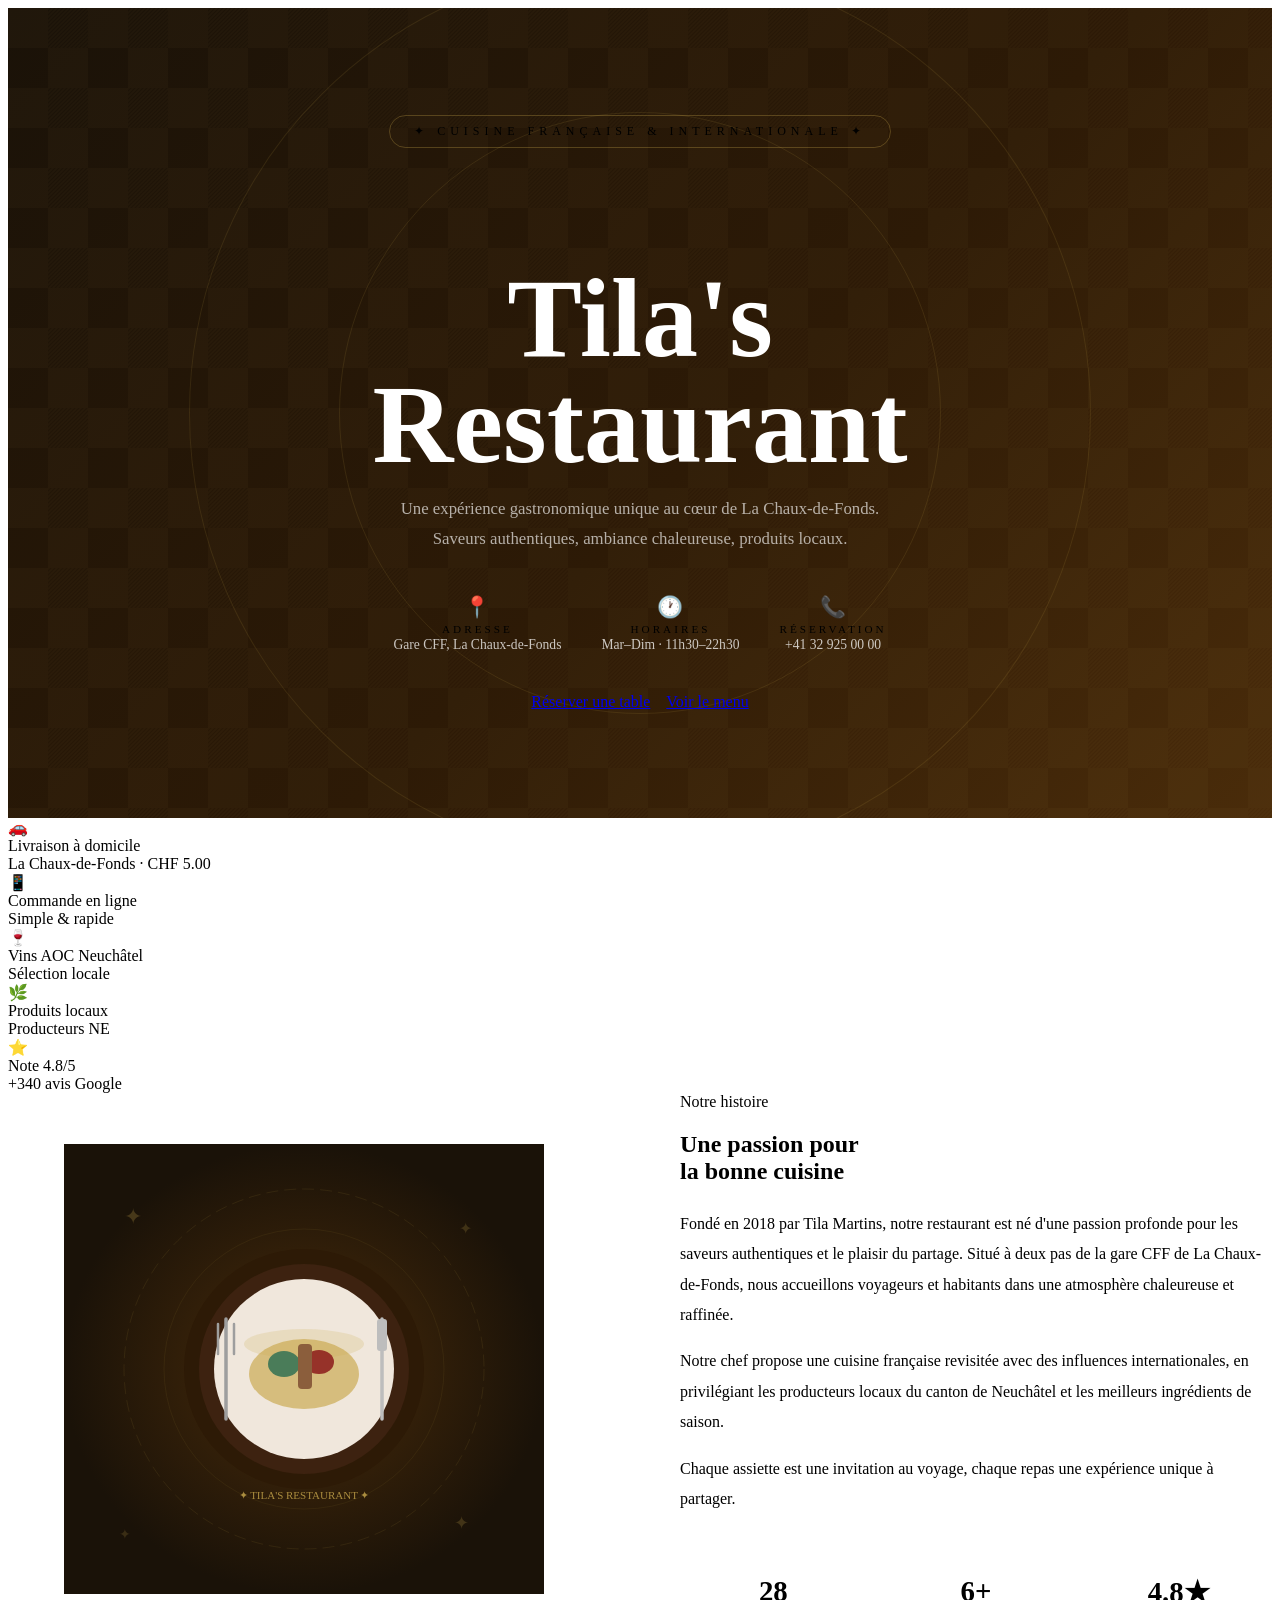
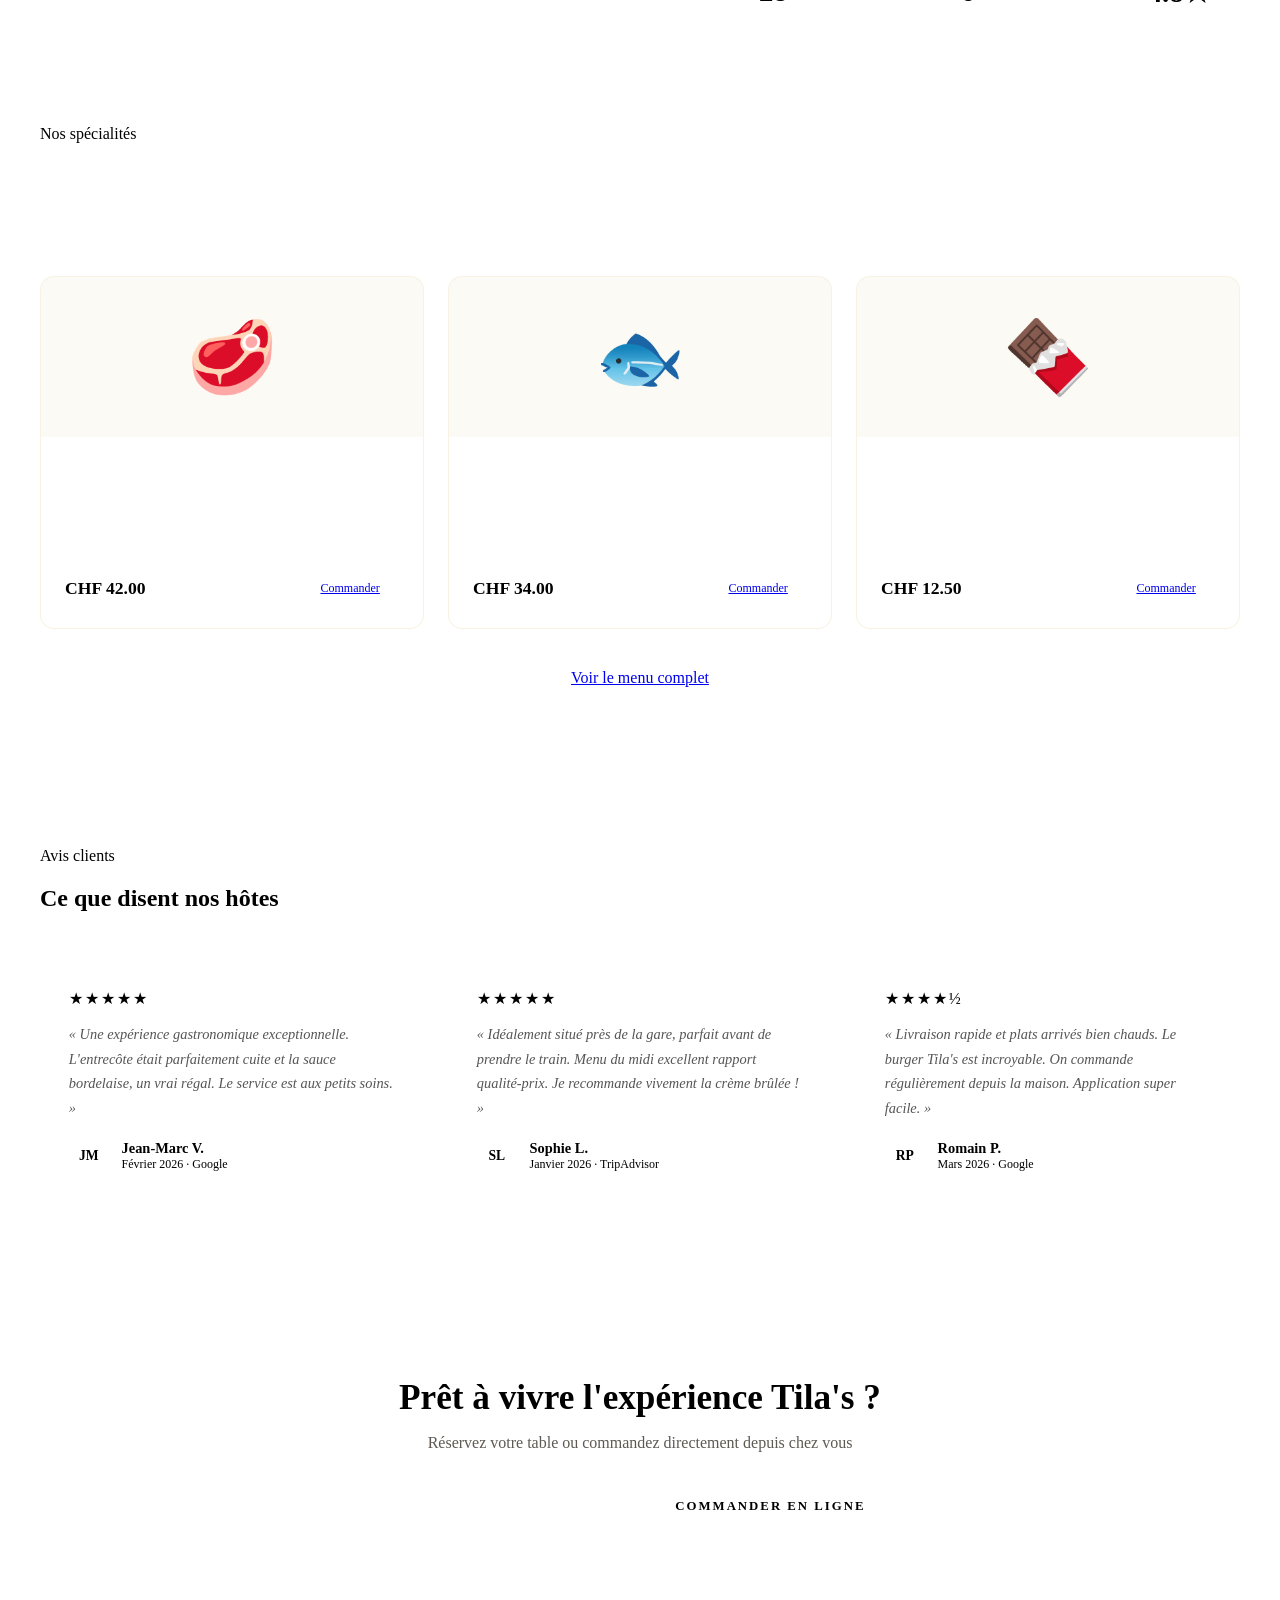
==== commit 8b3e4d3f: "Add files via upload" ====
--- a/index.html
+++ b/index.html
@@ -1,523 +1,382 @@
 <!DOCTYPE html>
 <html lang="fr">
 <head>
-  <meta charset="UTF-8" />
-  <meta name="viewport" content="width=device-width, initial-scale=1.0"/>
-  <title>SMASH YLLZ — Burgers Artisanaux · Morat, Suisse</title>
-  <link rel="stylesheet" href="style.css" />
-  <link rel="preconnect" href="https://fonts.googleapis.com">
-  <link href="https://fonts.googleapis.com/css2?family=Bebas+Neue&family=DM+Sans:wght@300;400;500;600&family=Playfair+Display:ital@1&display=swap" rel="stylesheet">
+  <meta charset="UTF-8">
+  <meta name="viewport" content="width=device-width, initial-scale=1.0">
+  <title>Tila's Restaurant — La Chaux-de-Fonds</title>
+  <meta name="description" content="Restaurant français et international à La Chaux-de-Fonds, près de la gare CFF. Réservation en ligne, commande à livraison.">
+  <link rel="stylesheet" href="css/style.css">
+  <style>
+    /* ---- HERO ---- */
+    .hero {
+      background: linear-gradient(135deg, #1A1208 0%, #2D1A06 55%, #4A2C0A 100%);
+      min-height: 90vh;
+      display: flex;
+      align-items: center;
+      justify-content: center;
+      text-align: center;
+      position: relative;
+      overflow: hidden;
+    }
+    .hero::before {
+      content: '';
+      position: absolute;
+      inset: 0;
+      background-image: url("data:image/svg+xml,%3Csvg width='80' height='80' viewBox='0 0 80 80' xmlns='http://www.w3.org/2000/svg'%3E%3Cg fill='%23C9A84C' fill-opacity='0.035'%3E%3Cpath d='M0 0h40v40H0V0zm40 40h40v40H40V40zm0-40h2l-2 2V0zm0 4l4-4h2l-6 6V4zm0 4l8-8h2L40 10V8zm0 4L52 0h2L40 14v-2zm0 4L56 0h2L40 18v-2zm0 4L60 0h2L40 22v-2zm0 4L64 0h2L40 26v-2zm0 4L68 0h2L40 30v-2zm0 4L72 0h2L40 34v-2zm0 4L76 0h2L40 38v-2zm0 4L80 0v2L42 40h-2zm4 0L80 4v2L46 40h-2zm4 0L80 8v2L50 40h-2zm4 0l28-28v2L54 40h-2zm4 0l24-24v2L58 40h-2zm4 0l20-20v2L62 40h-2zm4 0l16-16v2L66 40h-2zm4 0l12-12v2L70 40h-2zm4 0l8-8v2l-6 6h-2zm4 0l4-4v2l-2 2h-2z'/%3E%3C/g%3E%3C/svg%3E");
+    }
+    .hero-ring {
+      position: absolute;
+      border: 1px solid rgba(201,168,76,0.12);
+      border-radius: 50%;
+      animation: rotate-slow 30s linear infinite;
+    }
+    @keyframes rotate-slow { to { transform: rotate(360deg); } }
+    .hero-content {
+      position: relative;
+      z-index: 2;
+      max-width: 780px;
+      padding: 2rem;
+      animation: fadeUp 1s ease both;
+    }
+    @keyframes fadeUp { from { opacity:0; transform:translateY(30px); } to { opacity:1; transform:none; } }
+    .hero-badge {
+      display: inline-block;
+      color: var(--gold);
+      letter-spacing: 5px;
+      text-transform: uppercase;
+      font-size: 0.75rem;
+      margin-bottom: 1.5rem;
+      border: 1px solid rgba(201,168,76,0.3);
+      padding: 0.5rem 1.5rem;
+      border-radius: 30px;
+      animation: fadeUp 1s 0.2s ease both;
+    }
+    .hero-title {
+      font-size: clamp(3.5rem, 10vw, 7rem);
+      color: #fff;
+      font-weight: 900;
+      line-height: 0.95;
+      margin-bottom: 1rem;
+      animation: fadeUp 1s 0.35s ease both;
+    }
+    .hero-title .gold { color: var(--gold); }
+    .hero-subtitle {
+      color: rgba(255,255,255,0.65);
+      font-size: 1.05rem;
+      font-weight: 300;
+      margin-bottom: 2.5rem;
+      line-height: 1.8;
+      animation: fadeUp 1s 0.5s ease both;
+    }
+    .hero-meta {
+      display: flex;
+      gap: 2.5rem;
+      justify-content: center;
+      flex-wrap: wrap;
+      margin-bottom: 2.5rem;
+      animation: fadeUp 1s 0.65s ease both;
+    }
+    .hero-meta-item { text-align: center; }
+    .hero-meta-item .m-icon { font-size: 1.3rem; display: block; margin-bottom: 0.3rem; }
+    .hero-meta-item .m-label { font-size: 0.7rem; letter-spacing: 3px; text-transform: uppercase; color: var(--gold); display: block; }
+    .hero-meta-item .m-val { font-size: 0.85rem; color: rgba(255,255,255,0.75); }
+    .hero-btns { display: flex; gap: 1rem; justify-content: center; flex-wrap: wrap; animation: fadeUp 1s 0.8s ease both; }
+
+    /* ---- ABOUT ---- */
+    .about-grid {
+      display: grid;
+      grid-template-columns: 1fr 1fr;
+      gap: 5rem;
+      align-items: center;
+    }
+    .about-img-wrap {
+      background: var(--dark);
+      border-radius: 16px;
+      height: 450px;
+      display: flex;
+      align-items: center;
+      justify-content: center;
+      overflow: hidden;
+      position: relative;
+    }
+    .about-stats {
+      display: grid;
+      grid-template-columns: repeat(3, 1fr);
+      gap: 1rem;
+      margin-top: 2.5rem;
+    }
+    .stat-box {
+      background: var(--dark);
+      border-radius: 10px;
+      padding: 1.3rem;
+      text-align: center;
+    }
+    .stat-box .s-num { font-family: 'Playfair Display', serif; font-size: 1.8rem; color: var(--gold); font-weight: 700; }
+    .stat-box .s-lbl { font-size: 0.7rem; color: rgba(255,255,255,0.5); letter-spacing: 2px; text-transform: uppercase; margin-top: 0.2rem; }
+
+    /* ---- SPECIALS ---- */
+    .specials-section { background: var(--dark); padding: 5rem 2rem; }
+    .specials-grid {
+      display: grid;
+      grid-template-columns: repeat(auto-fit, minmax(300px, 1fr));
+      gap: 1.5rem;
+      margin-top: 3rem;
+    }
+    .special-card {
+      background: rgba(255,255,255,0.04);
+      border: 1px solid rgba(201,168,76,0.15);
+      border-radius: 14px;
+      overflow: hidden;
+      transition: var(--transition);
+    }
+    .special-card:hover { transform: translateY(-6px); border-color: rgba(201,168,76,0.5); box-shadow: 0 20px 50px rgba(0,0,0,0.35); }
+    .special-img { height: 160px; display: flex; align-items: center; justify-content: center; font-size: 4.5rem; background: rgba(201,168,76,0.06); }
+    .special-body { padding: 1.5rem; }
+    .special-name { font-family: 'Playfair Display', serif; color: #fff; font-size: 1.2rem; margin-bottom: 0.5rem; }
+    .special-desc { color: rgba(255,255,255,0.45); font-size: 0.82rem; line-height: 1.6; margin-bottom: 1rem; }
+    .special-footer { display: flex; align-items: center; justify-content: space-between; }
+    .special-price { color: var(--gold); font-weight: 700; font-size: 1.1rem; }
+
+    /* ---- TESTIMONIALS ---- */
+    .testimonials { padding: 5rem 2rem; background: #fff; }
+    .testi-grid { display: grid; grid-template-columns: repeat(auto-fit, minmax(280px, 1fr)); gap: 1.5rem; margin-top: 3rem; }
+    .testi-card { background: var(--cream); border-radius: 14px; padding: 1.8rem; border: 1px solid var(--border); }
+    .testi-stars { color: var(--gold); font-size: 1rem; margin-bottom: 0.8rem; letter-spacing: 2px; }
+    .testi-text { font-style: italic; color: #555; line-height: 1.7; margin-bottom: 1rem; font-size: 0.9rem; }
+    .testi-author { display: flex; align-items: center; gap: 0.8rem; }
+    .testi-avatar { width: 40px; height: 40px; border-radius: 50%; background: var(--dark); display: flex; align-items: center; justify-content: center; color: var(--gold); font-weight: 700; font-size: 0.85rem; }
+    .testi-name { font-weight: 700; font-size: 0.9rem; color: var(--dark); }
+    .testi-date { font-size: 0.75rem; color: var(--brown); }
+
+    /* ---- CTA ---- */
+    .cta-section {
+      background: var(--gold);
+      padding: 4rem 2rem;
+      text-align: center;
+    }
+    .cta-section h2 { font-size: 2.2rem; color: var(--dark); margin-bottom: 0.8rem; }
+    .cta-section p { color: rgba(26,18,8,0.7); margin-bottom: 2rem; font-size: 1rem; }
+    .cta-btns { display: flex; gap: 1rem; justify-content: center; flex-wrap: wrap; }
+    .btn-dark-cta { background: var(--dark); color: #fff; padding: 0.9rem 2rem; border-radius: 3px; font-size: 0.8rem; letter-spacing: 2px; text-transform: uppercase; font-weight: 700; text-decoration: none; transition: var(--transition); }
+    .btn-dark-cta:hover { background: #2D1A06; transform: translateY(-2px); }
+    .btn-outline-dark { background: transparent; color: var(--dark); border: 2px solid var(--dark); padding: 0.9rem 2rem; border-radius: 3px; font-size: 0.8rem; letter-spacing: 2px; text-transform: uppercase; font-weight: 700; text-decoration: none; transition: var(--transition); }
+    .btn-outline-dark:hover { background: var(--dark); color: #fff; }
+
+    @media (max-width: 800px) {
+      .about-grid { grid-template-columns: 1fr; gap: 2rem; }
+      .about-img-wrap { height: 280px; }
+      .about-stats { grid-template-columns: repeat(3,1fr); }
+    }
+  </style>
 </head>
 <body>
-
-  <!-- ===== CART SIDEBAR ===== -->
-  <div class="cart-overlay" id="cartOverlay" onclick="toggleCart()"></div>
-  <div class="cart-sidebar" id="cartSidebar">
-    <div class="cart-header">
-      <h2>🛒 Ma Commande</h2>
-      <button class="cart-close" onclick="toggleCart()">✕</button>
-    </div>
-    <div class="cart-items" id="cartItems">
-      <div class="cart-empty" id="cartEmpty">
-        <span>🍔</span>
-        <p>Votre panier est vide</p>
-        <small>Cliquez sur un article pour l'ajouter</small>
-      </div>
-    </div>
-    <div class="cart-footer" id="cartFooter" style="display:none">
-      <div class="cart-subtotal">
-        <span>Sous-total</span>
-        <span id="cartSubtotal">CHF 0.–</span>
-      </div>
-      <div class="cart-note-row">
-        <textarea id="cartNote" placeholder="Note pour la cuisine (allergie, sans oignon...)"></textarea>
-      </div>
-      <button class="cart-order-btn" onclick="placeOrder()">Commander · <span id="cartTotal">CHF 0.–</span></button>
-    </div>
+  <div id="nav-placeholder"></div>
+
+  <!-- HERO -->
+  <section class="hero">
+    <div class="hero-ring" style="width:600px;height:600px;top:50%;left:50%;transform:translate(-50%,-50%)"></div>
+    <div class="hero-ring" style="width:900px;height:900px;top:50%;left:50%;transform:translate(-50%,-50%) rotate(45deg);animation-duration:50s"></div>
+    <div class="hero-content">
+      <span class="hero-badge">✦ Cuisine Française & Internationale ✦</span>
+      <h1 class="hero-title">Tila's<br><span class="gold">Restaurant</span></h1>
+      <p class="hero-subtitle">Une expérience gastronomique unique au cœur de La Chaux-de-Fonds.<br>Saveurs authentiques, ambiance chaleureuse, produits locaux.</p>
+      <div class="hero-meta">
+        <div class="hero-meta-item">
+          <span class="m-icon">📍</span>
+          <span class="m-label">Adresse</span>
+          <span class="m-val">Gare CFF, La Chaux-de-Fonds</span>
+        </div>
+        <div class="hero-meta-item">
+          <span class="m-icon">🕐</span>
+          <span class="m-label">Horaires</span>
+          <span class="m-val">Mar–Dim · 11h30–22h30</span>
+        </div>
+        <div class="hero-meta-item">
+          <span class="m-icon">📞</span>
+          <span class="m-label">Réservation</span>
+          <span class="m-val">+41 32 925 00 00</span>
+        </div>
+      </div>
+      <div class="hero-btns">
+        <a href="reservation.html" class="btn btn-gold">Réserver une table</a>
+        <a href="menu.html" class="btn btn-outline-white">Voir le menu</a>
+      </div>
+    </div>
+  </section>
+
+  <!-- FEATURES STRIP -->
+  <div class="features-strip">
+    <div class="feature-item"><span class="f-icon">🚗</span><div><div class="f-title">Livraison à domicile</div><div class="f-sub">La Chaux-de-Fonds · CHF 5.00</div></div></div>
+    <div class="feature-item"><span class="f-icon">📱</span><div><div class="f-title">Commande en ligne</div><div class="f-sub">Simple & rapide</div></div></div>
+    <div class="feature-item"><span class="f-icon">🍷</span><div><div class="f-title">Vins AOC Neuchâtel</div><div class="f-sub">Sélection locale</div></div></div>
+    <div class="feature-item"><span class="f-icon">🌿</span><div><div class="f-title">Produits locaux</div><div class="f-sub">Producteurs NE</div></div></div>
+    <div class="feature-item"><span class="f-icon">⭐</span><div><div class="f-title">Note 4.8/5</div><div class="f-sub">+340 avis Google</div></div></div>
   </div>
 
-  <!-- ===== ORDER SUCCESS ===== -->
-  <div class="order-success-overlay hidden" id="orderSuccess">
-    <div class="order-success-box">
-      <div class="order-check">✓</div>
-      <h2>Commande envoyée !</h2>
-      <p>Votre commande a bien été reçue.<br/>Temps d'attente estimé : <strong>15–20 min</strong></p>
-      <button onclick="closeOrderSuccess()">Parfait !</button>
-    </div>
-  </div>
-
-  <!-- ===== NAV ===== -->
-  <nav id="navbar">
-    <div class="nav-logo">SMASH <span>YLLZ</span></div>
-    <ul class="nav-links">
-      <li><a href="#menu">Menu</a></li>
-      <li><a href="#gallery">Galerie</a></li>
-      <li><a href="#reservation">Réserver</a></li>
-      <li><a href="#contact">Contact</a></li>
-    </ul>
-    <div class="nav-right">
-      <button class="cart-btn" onclick="toggleCart()">
-        🛒 <span class="cart-count" id="cartCount">0</span>
-      </button>
-      <button class="nav-cta" onclick="document.getElementById('reservation').scrollIntoView({behavior:'smooth'})">Réserver</button>
-    </div>
-    <button class="burger-btn" id="burgerBtn"><span></span><span></span><span></span></button>
-  </nav>
-
-  <!-- MOBILE MENU -->
-  <div class="mobile-menu" id="mobileMenu">
-    <ul>
-      <li><a href="#menu" onclick="closeMobile()">Menu</a></li>
-      <li><a href="#gallery" onclick="closeMobile()">Galerie</a></li>
-      <li><a href="#reservation" onclick="closeMobile()">Réserver</a></li>
-      <li><a href="#contact" onclick="closeMobile()">Contact</a></li>
-    </ul>
-    <button class="cart-btn mobile-cart" onclick="closeMobile();toggleCart()">🛒 Voir le panier (<span id="cartCountMobile">0</span>)</button>
-  </div>
-
-  <!-- ===== ARTICLE DETAIL PAGE ===== -->
-  <div id="articlePage" class="article-page hidden">
-    <div class="article-topbar">
-      <button class="article-back" onclick="closeArticle()">← Retour au menu</button>
-      <button class="cart-btn article-cart-btn" onclick="toggleCart()">
-        🛒 <span class="cart-count" id="cartCountArticle">0</span>
-      </button>
-    </div>
-    <div class="article-content" id="articleContent"></div>
-  </div>
-
-  <!-- ===== HERO ===== -->
-  <section id="hero">
-    <div class="hero-bg"></div>
-    <div class="hero-img-overlay"></div>
-    <div class="hero-content">
-      <p class="hero-tag">📍 Morat, Suisse · Ouvert 7j/7</p>
-      <h1>Le burger<br/><em>qui change tout.</em></h1>
-      <p class="hero-sub">Viande smashée, fromages fondus, sauces maison.<br/>Une obsession artisanale au cœur de Morat.</p>
-      <div class="hero-btns">
-        <button onclick="document.getElementById('menu').scrollIntoView({behavior:'smooth'})">Voir la carte</button>
-        <button class="outline" onclick="toggleCart()">🛒 Commander</button>
-      </div>
-    </div>
-    <div class="hero-badge"><span>★ 4.9</span><small>+2000 avis</small></div>
-    <div class="scroll-hint">↓</div>
-  </section>
-
-  <!-- STRIP -->
-  <div class="strip">
-    <span>🔥 Smash Burger</span><span>🧀 Double Cheese</span><span>🥓 Bacon Crispy</span>
-    <span>🌿 Veggie Option</span><span>🍟 Frites Maison</span><span>📍 Morat · Suisse</span>
-    <span>🔥 Smash Burger</span><span>🧀 Double Cheese</span><span>🥓 Bacon Crispy</span>
-    <span>🌿 Veggie Option</span><span>🍟 Frites Maison</span><span>📍 Morat · Suisse</span>
-  </div>
-
-  <!-- ===== BURGER DU MOIS ===== -->
-  <section id="burger-mois">
-    <div class="bm-wrapper" onclick="openArticle('arush')">
-      <div class="bm-left">
-        <div class="bm-tag">⭐ Burger du mois</div>
-        <h2>Arush<br/><em>Burger</em></h2>
-        <p>Double patty smashé, sauce truffe maison, oignons caramélisés 4h, raclette fondue et pickles artisanaux. La signature absolue de Smash YLLZ.</p>
-        <div class="bm-price">CHF 21.–</div>
-        <button class="bm-btn" onclick="event.stopPropagation(); addToCart('arush')">+ Ajouter au panier</button>
-        <button class="bm-btn-outline" onclick="event.stopPropagation(); openArticle('arush')">Découvrir →</button>
-      </div>
-      <div class="bm-right">
-        <img src="https://images.unsplash.com/photo-1568901346375-23c9450c58cd?w=600&q=80" alt="Arush Burger" class="bm-photo"/>
-        <div class="bm-flame">🔥</div>
-      </div>
-    </div>
-  </section>
-
-  <!-- ===== MENU ===== -->
-  <section id="menu">
-    <div class="section-header">
-      <p class="label">Notre carte</p>
-      <h2>Les <em>incontournables</em></h2>
-      <p class="section-sub">Cliquez sur un article pour le découvrir · Ajoutez-le au panier</p>
-    </div>
-
-    <div class="menu-tabs">
-      <button class="tab active" data-tab="burgers">🍔 Burgers</button>
-      <button class="tab" data-tab="sides">🍟 À côté</button>
-      <button class="tab" data-tab="drinks">🥤 Boissons</button>
-      <button class="tab" data-tab="desserts">🍫 Desserts</button>
-    </div>
-
-    <!-- BURGERS -->
-    <div class="menu-grid" id="burgers">
-
-      <div class="menu-card" onclick="openArticle('classic')">
-        <div class="badge">Best-seller</div>
-        <div class="menu-img-wrap">
-          <img src="https://images.unsplash.com/photo-1568901346375-23c9450c58cd?w=500&q=80" alt="Classic Smash" loading="lazy"/>
-        </div>
-        <div class="menu-info">
-          <h3>The Classic Smash</h3>
-          <p>Double smash patty, cheddar fondu, salade, cornichons, sauce secrète</p>
-          <div class="menu-footer">
-            <span class="price">CHF 16.–</span>
-            <button class="add-btn" onclick="event.stopPropagation(); addToCart('classic')">+ Ajouter</button>
-          </div>
-        </div>
-      </div>
-
-      <div class="menu-card" onclick="openArticle('smoke')">
-        <div class="menu-img-wrap">
-          <img src="https://images.unsplash.com/photo-1594212699903-ec8a3eca50f5?w=500&q=80" alt="Smoke and Fire" loading="lazy"/>
-        </div>
-        <div class="menu-info">
-          <h3>Smoke & Fire</h3>
-          <p>Triple patty, bacon fumé, oignons caramélisés, sauce BBQ maison</p>
-          <div class="menu-footer">
-            <span class="price">CHF 19.–</span>
-            <button class="add-btn" onclick="event.stopPropagation(); addToCart('smoke')">+ Ajouter</button>
-          </div>
-        </div>
-      </div>
-
-      <div class="menu-card" onclick="openArticle('cheesy')">
-        <div class="menu-img-wrap">
-          <img src="https://images.unsplash.com/photo-1551782450-a2132b4ba21d?w=500&q=80" alt="The Cheesy" loading="lazy"/>
-        </div>
-        <div class="menu-info">
-          <h3>The Cheesy</h3>
-          <p>Quatre fromages, oignons frits, moutarde à l'ancienne, pain brioché</p>
-          <div class="menu-footer">
-            <span class="price">CHF 17.–</span>
-            <button class="add-btn" onclick="event.stopPropagation(); addToCart('cheesy')">+ Ajouter</button>
-          </div>
-        </div>
-      </div>
-
-      <div class="menu-card" onclick="openArticle('green')">
-        <div class="menu-img-wrap">
-          <img src="https://images.unsplash.com/photo-1520072959219-c595dc870360?w=500&q=80" alt="Green Smash" loading="lazy"/>
-        </div>
-        <div class="menu-info">
-          <h3>Green Smash</h3>
-          <p>Galette de pois chiches, avocat, roquette, tomates cerises, mayo végane</p>
-          <div class="menu-footer">
-            <span class="price">CHF 15.–</span>
-            <button class="add-btn green" onclick="event.stopPropagation(); addToCart('green')">+ Ajouter</button>
-          </div>
-        </div>
-      </div>
-
-      <div class="menu-card" onclick="openArticle('hot')">
-        <div class="menu-img-wrap">
-          <img src="https://images.unsplash.com/photo-1608039829572-78524f79c4c7?w=500&q=80" alt="Hot Mess" loading="lazy"/>
-        </div>
-        <div class="menu-info">
-          <h3>Hot Mess 🌶️</h3>
-          <p>Patty épicé, jalapeños, sauce sriracha, pickles maison, pepper jack</p>
-          <div class="menu-footer">
-            <span class="price">CHF 17.–</span>
-            <button class="add-btn red" onclick="event.stopPropagation(); addToCart('hot')">+ Ajouter</button>
-          </div>
-        </div>
-      </div>
-
-      <div class="menu-card" onclick="openArticle('truffle')">
-        <div class="menu-img-wrap">
-          <img src="https://images.unsplash.com/photo-1550317138-10000687a72b?w=500&q=80" alt="Truffle Royale" loading="lazy"/>
-        </div>
-        <div class="menu-info">
-          <h3>Truffle Royale ✨</h3>
-          <p>Patty wagyu, champignons sautés, truffe noire, comté 18 mois</p>
-          <div class="menu-footer">
-            <span class="price">CHF 24.–</span>
-            <button class="add-btn gold" onclick="event.stopPropagation(); addToCart('truffle')">+ Ajouter</button>
-          </div>
-        </div>
-      </div>
-
-    </div>
-
-    <!-- SIDES -->
-    <div class="menu-grid hidden" id="sides">
-
-      <div class="menu-card" onclick="openArticle('frites')">
-        <div class="menu-img-wrap">
-          <img src="https://images.unsplash.com/photo-1576107232684-1279f5dd1571?w=500&q=80" alt="Frites Maison" loading="lazy"/>
-        </div>
-        <div class="menu-info">
-          <h3>Frites Maison</h3>
-          <p>Pommes de terre fraîches, double friture, sel de Guérande</p>
-          <div class="menu-footer">
-            <span class="price">CHF 6.–</span>
-            <button class="add-btn" onclick="event.stopPropagation(); addToCart('frites')">+ Ajouter</button>
-          </div>
-        </div>
-      </div>
-
-      <div class="menu-card" onclick="openArticle('rings')">
-        <div class="menu-img-wrap">
-          <img src="https://images.unsplash.com/photo-1639024471283-03518883512d?w=500&q=80" alt="Onion Rings" loading="lazy"/>
-        </div>
-        <div class="menu-info">
-          <h3>Onion Rings</h3>
-          <p>Oignons croustillants, panure dorée, sauce ranch maison</p>
-          <div class="menu-footer">
-            <span class="price">CHF 7.–</span>
-            <button class="add-btn" onclick="event.stopPropagation(); addToCart('rings')">+ Ajouter</button>
-          </div>
-        </div>
-      </div>
-
-      <div class="menu-card" onclick="openArticle('sweetfries')">
-        <div class="badge">Nouveau</div>
-        <div class="menu-img-wrap">
-          <img src="https://images.unsplash.com/photo-1586190848861-99aa4a171e90?w=500&q=80" alt="Sweet Fries" loading="lazy"/>
-        </div>
-        <div class="menu-info">
-          <h3>Sweet Fries 🍠</h3>
-          <p>Frites de patate douce, sauce miel-sriracha maison</p>
-          <div class="menu-footer">
-            <span class="price">CHF 7.–</span>
-            <button class="add-btn" onclick="event.stopPropagation(); addToCart('sweetfries')">+ Ajouter</button>
-          </div>
-        </div>
-      </div>
-
-      <div class="menu-card" onclick="openArticle('coleslaw')">
-        <div class="menu-img-wrap">
-          <img src="https://images.unsplash.com/photo-1621510091072-7eec46c5fc5e?w=500&q=80" alt="Coleslaw" loading="lazy"/>
-        </div>
-        <div class="menu-info">
-          <h3>Coleslaw</h3>
-          <p>Chou, carotte, ciboulette, mayo légère maison</p>
-          <div class="menu-footer">
-            <span class="price">CHF 5.–</span>
-            <button class="add-btn" onclick="event.stopPropagation(); addToCart('coleslaw')">+ Ajouter</button>
-          </div>
-        </div>
-      </div>
-
-    </div>
-
-    <!-- DRINKS -->
-    <div class="menu-grid hidden" id="drinks">
-
-      <div class="menu-card" onclick="openArticle('milkshake')">
-        <div class="badge">Maison</div>
-        <div class="menu-img-wrap">
-          <img src="https://images.unsplash.com/photo-1572490122747-3968b75cc699?w=500&q=80" alt="Milkshake" loading="lazy"/>
-        </div>
-        <div class="menu-info">
-          <h3>Milkshakes</h3>
-          <p>Vanille, chocolat, caramel beurre salé — faits à la commande</p>
-          <div class="menu-footer">
-            <span class="price">CHF 8.–</span>
-            <button class="add-btn" onclick="event.stopPropagation(); addToCart('milkshake')">+ Ajouter</button>
-          </div>
-        </div>
-      </div>
-
-      <div class="menu-card" onclick="openArticle('biere')">
-        <div class="menu-img-wrap">
-          <img src="https://images.unsplash.com/photo-1535958636474-b021ee887b13?w=500&q=80" alt="Bière" loading="lazy"/>
-        </div>
-        <div class="menu-info">
-          <h3>Bières Artisanales</h3>
-          <p>Sélection de bières locales en rotation mensuelle</p>
-          <div class="menu-footer">
-            <span class="price">CHF 7–9.–</span>
-            <button class="add-btn" onclick="event.stopPropagation(); addToCart('biere')">+ Ajouter</button>
-          </div>
-        </div>
-      </div>
-
-      <div class="menu-card" onclick="openArticle('softs')">
-        <div class="menu-img-wrap">
-          <img src="https://images.unsplash.com/photo-1499638673689-79a0b5115d87?w=500&q=80" alt="Softs" loading="lazy"/>
-        </div>
-        <div class="menu-info">
-          <h3>Softs & Jus Frais</h3>
-          <p>Eau, sodas, jus de fruits frais pressés du jour</p>
-          <div class="menu-footer">
-            <span class="price">CHF 4–6.–</span>
-            <button class="add-btn" onclick="event.stopPropagation(); addToCart('softs')">+ Ajouter</button>
-          </div>
-        </div>
-      </div>
-
-    </div>
-
-    <!-- DESSERTS -->
-    <div class="menu-grid hidden" id="desserts">
-
-      <div class="menu-card" onclick="openArticle('brownie')">
-        <div class="badge">Fait maison</div>
-        <div class="menu-img-wrap">
-          <img src="https://images.unsplash.com/photo-1606313564200-e75d5e30476c?w=500&q=80" alt="Brownie" loading="lazy"/>
-        </div>
-        <div class="menu-info">
-          <h3>Brownie Fondant</h3>
-          <p>Chocolat noir 70%, glace vanille, sauce caramel beurre salé</p>
-          <div class="menu-footer">
-            <span class="price">CHF 9.–</span>
-            <button class="add-btn" onclick="event.stopPropagation(); addToCart('brownie')">+ Ajouter</button>
-          </div>
-        </div>
-      </div>
-
-      <div class="menu-card" onclick="openArticle('cheesecake')">
-        <div class="menu-img-wrap">
-          <img src="https://images.unsplash.com/photo-1565958011703-44f9829ba187?w=500&q=80" alt="Cheesecake" loading="lazy"/>
-        </div>
-        <div class="menu-info">
-          <h3>Cheesecake Fraise</h3>
-          <p>Cheesecake new-yorkais, coulis fraise fraîche, crumble</p>
-          <div class="menu-footer">
-            <span class="price">CHF 8.–</span>
-            <button class="add-btn" onclick="event.stopPropagation(); addToCart('cheesecake')">+ Ajouter</button>
-          </div>
-        </div>
-      </div>
-
-      <div class="menu-card" onclick="openArticle('donut')">
-        <div class="menu-img-wrap">
-          <img src="https://images.unsplash.com/photo-1551024601-bec78aea704b?w=500&q=80" alt="Donut" loading="lazy"/>
-        </div>
-        <div class="menu-info">
-          <h3>Donut Glazé</h3>
-          <p>Pâte levée maison, glaçage rose, sprinkles colorés</p>
-          <div class="menu-footer">
-            <span class="price">CHF 5.–</span>
-            <button class="add-btn" onclick="event.stopPropagation(); addToCart('donut')">+ Ajouter</button>
-          </div>
-        </div>
-      </div>
-
-    </div>
-  </section>
-
-  <!-- ===== GALLERY ===== -->
-  <section id="gallery">
-    <div class="section-header">
-      <p class="label">Ambiance & saveurs</p>
-      <h2>Une <em>atmosphère</em> unique</h2>
-    </div>
-    <div class="gallery-grid">
-      <div class="g-item g1" style="background-image:url('https://images.unsplash.com/photo-1553979459-d2229ba7433b?w=800&q=80')"><div class="g-overlay"><span>The Classic Smash</span></div></div>
-      <div class="g-item g2" style="background-image:url('https://images.unsplash.com/photo-1556909114-f6e7ad7d3136?w=400&q=80')"><div class="g-overlay"><span>Cuisine ouverte</span></div></div>
-      <div class="g-item g3" style="background-image:url('https://images.unsplash.com/photo-1414235077428-338989a2e8c0?w=400&q=80')"><div class="g-overlay"><span>Notre salle · Morat</span></div></div>
-      <div class="g-item g4" style="background-image:url('https://images.unsplash.com/photo-1576107232684-1279f5dd1571?w=400&q=80')"><div class="g-overlay"><span>Frites maison</span></div></div>
-      <div class="g-item g5" style="background-image:url('https://images.unsplash.com/photo-1572490122747-3968b75cc699?w=800&q=80')"><div class="g-overlay"><span>Milkshakes</span></div></div>
-      <div class="g-item g6" style="background-image:url('https://images.unsplash.com/photo-1535958636474-b021ee887b13?w=400&q=80')"><div class="g-overlay"><span>Bar à bières</span></div></div>
-    </div>
-    <p class="gallery-note">📸 Suivez-nous <a href="#">@smashyllz.morat</a></p>
-  </section>
-
-  <!-- ===== RESERVATION ===== -->
-  <section id="reservation">
-    <div class="resa-wrapper">
-      <div class="resa-left">
-        <p class="label">Réservation</p>
-        <h2>Réservez<br/><em>votre table</em></h2>
-        <ul class="resa-infos">
-          <li>📍 Rue de Lausanne 12, 3280 Morat, Suisse</li>
-          <li>🕐 Lun–Ven : 11h30 – 23h00</li>
-          <li>🕐 Sam–Dim : 11h00 – 23h30</li>
-          <li>📞 +41 26 000 00 00</li>
-        </ul>
-      </div>
-      <div class="resa-right">
-        <form id="resaForm" onsubmit="submitResa(event)">
-          <div class="form-row">
-            <div class="form-group"><label>Prénom</label><input type="text" placeholder="Jean" required /></div>
-            <div class="form-group"><label>Nom</label><input type="text" placeholder="Dupont" required /></div>
-          </div>
-          <div class="form-row">
-            <div class="form-group"><label>Email</label><input type="email" placeholder="jean@email.com" required /></div>
-            <div class="form-group"><label>Téléphone</label><input type="tel" placeholder="+41 79 000 00 00" /></div>
-          </div>
-          <div class="form-row">
-            <div class="form-group"><label>Date</label><input type="date" required /></div>
-            <div class="form-group">
-              <label>Heure</label>
-              <select required>
-                <option value="">Choisir...</option>
-                <option>12:00</option><option>12:30</option><option>13:00</option>
-                <option>19:00</option><option>19:30</option><option>20:00</option><option>20:30</option><option>21:00</option>
-              </select>
+  <!-- ABOUT -->
+  <section class="section">
+    <div class="container">
+      <div class="about-grid">
+        <div class="about-img-wrap">
+          <svg viewBox="0 0 480 450" xmlns="http://www.w3.org/2000/svg" style="width:100%;height:100%">
+            <!-- fond décoratif animé -->
+            <defs>
+              <radialGradient id="grd" cx="50%" cy="50%" r="50%">
+                <stop offset="0%" stop-color="#4A2C0A"/>
+                <stop offset="100%" stop-color="#1A1208"/>
+              </radialGradient>
+            </defs>
+            <rect width="480" height="450" fill="url(#grd)"/>
+            <!-- motif géométrique -->
+            <circle cx="240" cy="225" r="180" fill="none" stroke="#C9A84C" stroke-width="0.5" stroke-dasharray="12 6" opacity="0.2"/>
+            <circle cx="240" cy="225" r="140" fill="none" stroke="#C9A84C" stroke-width="0.5" opacity="0.15"/>
+            <!-- assiette principale -->
+            <circle cx="240" cy="225" r="120" fill="#2D1A06"/>
+            <circle cx="240" cy="225" r="105" fill="#3D2210"/>
+            <circle cx="240" cy="225" r="90"  fill="#FFF8EE" opacity="0.92"/>
+            <!-- dôme cloche -->
+            <ellipse cx="240" cy="200" rx="60" ry="15" fill="#C9A84C" opacity="0.2"/>
+            <!-- plat -->
+            <ellipse cx="240" cy="230" rx="55" ry="35" fill="#C9A84C" opacity="0.65"/>
+            <ellipse cx="220" cy="220" rx="16" ry="13" fill="#4A7C59"/>
+            <ellipse cx="255" cy="218" rx="15" ry="12" fill="#8B1A1A" opacity="0.85"/>
+            <rect x="234" y="200" width="14" height="45" rx="4" fill="#8B5E3C"/>
+            <!-- couverts gauche (fourchette) -->
+            <line x1="162" y1="175" x2="162" y2="275" stroke="#9E9E9E" stroke-width="3.5" stroke-linecap="round"/>
+            <line x1="154" y1="180" x2="154" y2="210" stroke="#9E9E9E" stroke-width="2.5" stroke-linecap="round"/>
+            <line x1="170" y1="180" x2="170" y2="210" stroke="#9E9E9E" stroke-width="2.5" stroke-linecap="round"/>
+            <!-- couverts droite (couteau) -->
+            <line x1="318" y1="175" x2="318" y2="275" stroke="#BDBDBD" stroke-width="3.5" stroke-linecap="round"/>
+            <rect x="313" y="175" width="10" height="32" rx="3" fill="#BDBDBD"/>
+            <!-- éléments décoratifs -->
+            <text x="240" y="355" font-size="11" fill="#C9A84C" text-anchor="middle" font-family="'Playfair Display',serif" opacity="0.8">✦ TILA'S RESTAURANT ✦</text>
+            <!-- étoiles décoratives coins -->
+            <text x="60"  y="80"  font-size="22" fill="#C9A84C" opacity="0.25">✦</text>
+            <text x="395" y="90"  font-size="16" fill="#C9A84C" opacity="0.2">✦</text>
+            <text x="390" y="385" font-size="18" fill="#C9A84C" opacity="0.22">✦</text>
+            <text x="55"  y="395" font-size="14" fill="#C9A84C" opacity="0.18">✦</text>
+          </svg>
+        </div>
+        <div>
+          <span class="section-tag">Notre histoire</span>
+          <h2 class="section-title" style="margin-bottom:1.5rem">Une passion pour<br>la bonne cuisine</h2>
+          <p style="color:var(--brown);line-height:1.9;margin-bottom:1rem">Fondé en 2018 par Tila Martins, notre restaurant est né d'une passion profonde pour les saveurs authentiques et le plaisir du partage. Situé à deux pas de la gare CFF de La Chaux-de-Fonds, nous accueillons voyageurs et habitants dans une atmosphère chaleureuse et raffinée.</p>
+          <p style="color:var(--brown);line-height:1.9;margin-bottom:1rem">Notre chef propose une cuisine française revisitée avec des influences internationales, en privilégiant les producteurs locaux du canton de Neuchâtel et les meilleurs ingrédients de saison.</p>
+          <p style="color:var(--brown);line-height:1.9">Chaque assiette est une invitation au voyage, chaque repas une expérience unique à partager.</p>
+          <div class="about-stats">
+            <div class="stat-box"><div class="s-num">28</div><div class="s-lbl">Tables</div></div>
+            <div class="stat-box"><div class="s-num">6+</div><div class="s-lbl">Années</div></div>
+            <div class="stat-box"><div class="s-num">4.8★</div><div class="s-lbl">Google</div></div>
+          </div>
+        </div>
+      </div>
+    </div>
+  </section>
+
+  <!-- SPECIALS -->
+  <section class="specials-section">
+    <div class="container">
+      <div class="section-header">
+        <span class="section-tag">Nos spécialités</span>
+        <h2 class="section-title" style="color:#fff">Les incontournables</h2>
+        <p style="color:rgba(255,255,255,0.45);margin-top:0.8rem">Nos plats emblématiques, préparés avec amour chaque jour</p>
+      </div>
+      <div class="specials-grid">
+        <div class="special-card">
+          <div class="special-img">🥩</div>
+          <div class="special-body">
+            <h3 class="special-name">Entrecôte Tila's</h3>
+            <p class="special-desc">Entrecôte bœuf suisse 250g, sauce bordelaise maison, pommes duchesse et légumes de saison.</p>
+            <div class="special-footer">
+              <span class="special-price">CHF 42.00</span>
+              <a href="commander.html" class="btn btn-gold" style="padding:0.5rem 1.2rem;font-size:0.75rem">Commander</a>
             </div>
           </div>
-          <div class="form-group">
-            <label>Personnes</label>
-            <div class="counter">
-              <button type="button" onclick="changeCount(-1)">−</button>
-              <span id="guestCount">2</span>
-              <button type="button" onclick="changeCount(1)">+</button>
+        </div>
+        <div class="special-card">
+          <div class="special-img">🐟</div>
+          <div class="special-body">
+            <h3 class="special-name">Filet de perche du lac</h3>
+            <p class="special-desc">Filets dorés de perche des lacs suisses, beurre blanc citronné, riz et légumes vapeur.</p>
+            <div class="special-footer">
+              <span class="special-price">CHF 34.00</span>
+              <a href="commander.html" class="btn btn-gold" style="padding:0.5rem 1.2rem;font-size:0.75rem">Commander</a>
             </div>
           </div>
-          <div class="form-group"><label>Message</label><textarea placeholder="Allergie, événement spécial..."></textarea></div>
-          <button type="submit" class="submit-btn">Confirmer la réservation →</button>
-        </form>
-        <div id="resaSuccess" class="resa-success hidden">
-          <div class="success-icon">✓</div>
-          <h3>Réservation confirmée !</h3>
-          <p>À très vite chez Smash YLLZ à Morat !</p>
-        </div>
-      </div>
-    </div>
-  </section>
-
-  <!-- ===== CONTACT ===== -->
-  <section id="contact">
-    <div class="section-header">
-      <p class="label">Nous trouver</p>
-      <h2>Venez nous <em>rendre visite</em></h2>
-    </div>
-    <div class="contact-grid">
-      <div class="contact-info">
-        <div class="contact-item">
-          <div class="contact-icon">📍</div>
-          <div><h4>Adresse</h4><p>Rue de Lausanne 12<br/>3280 Morat (Murten), Suisse</p></div>
-        </div>
-        <div class="contact-item">
-          <div class="contact-icon">🕐</div>
-          <div><h4>Horaires</h4><p>Lun–Ven : 11h30 – 23h00<br/>Sam–Dim : 11h00 – 23h30</p></div>
-        </div>
-        <div class="contact-item">
-          <div class="contact-icon">📞</div>
-          <div><h4>Téléphone</h4><p><a href="tel:+41260000000">+41 26 000 00 00</a></p></div>
-        </div>
-        <div class="contact-item">
-          <div class="contact-icon">📧</div>
-          <div><h4>Email</h4><p><a href="mailto:hello@smashyllz.ch">hello@smashyllz.ch</a></p></div>
-        </div>
-        <div class="social-links">
-          <a href="#">Instagram</a><a href="#">Facebook</a><a href="#">Google</a>
-        </div>
-      </div>
-      <div class="map-placeholder">
-        <div class="map-inner">
-          <div class="map-pin">📍</div>
-          <p>SMASH YLLZ</p>
-          <small>Rue de Lausanne 12, 3280 Morat</small>
-          <a href="https://maps.google.com/?q=Morat+Murten+Suisse" target="_blank" class="map-btn">Ouvrir dans Maps →</a>
-        </div>
-      </div>
-    </div>
-  </section>
-
-  <!-- FOOTER -->
-  <footer>
-    <div class="footer-top">
-      <div class="footer-logo">SMASH <span>YLLZ</span></div>
-      <p>Le meilleur burger de Morat, fait avec passion.</p>
-    </div>
-    <div class="footer-links">
-      <a href="#menu">Menu</a><a href="#gallery">Galerie</a>
-      <a href="#reservation">Réservation</a><a href="#contact">Contact</a>
-    </div>
-    <div class="footer-bottom">
-      <p>© 2025 Smash YLLZ · Morat, Suisse 🇨🇭</p>
-    </div>
-  </footer>
-
-  <script src="script.js"></script>
+        </div>
+        <div class="special-card">
+          <div class="special-img">🍫</div>
+          <div class="special-body">
+            <h3 class="special-name">Fondant au chocolat</h3>
+            <p class="special-desc">Mi-cuit Valrhona 70%, glace vanille Bourbon maison, coulis de framboise fraîche.</p>
+            <div class="special-footer">
+              <span class="special-price">CHF 12.50</span>
+              <a href="commander.html" class="btn btn-gold" style="padding:0.5rem 1.2rem;font-size:0.75rem">Commander</a>
+            </div>
+          </div>
+        </div>
+      </div>
+      <div style="text-align:center;margin-top:2.5rem">
+        <a href="menu.html" class="btn btn-outline-white">Voir le menu complet</a>
+      </div>
+    </div>
+  </section>
+
+  <!-- TESTIMONIALS -->
+  <section class="testimonials">
+    <div class="container">
+      <div class="section-header">
+        <span class="section-tag">Avis clients</span>
+        <h2 class="section-title">Ce que disent nos hôtes</h2>
+      </div>
+      <div class="testi-grid">
+        <div class="testi-card">
+          <div class="testi-stars">★★★★★</div>
+          <p class="testi-text">« Une expérience gastronomique exceptionnelle. L'entrecôte était parfaitement cuite et la sauce bordelaise, un vrai régal. Le service est aux petits soins. »</p>
+          <div class="testi-author">
+            <div class="testi-avatar">JM</div>
+            <div><div class="testi-name">Jean-Marc V.</div><div class="testi-date">Février 2026 · Google</div></div>
+          </div>
+        </div>
+        <div class="testi-card">
+          <div class="testi-stars">★★★★★</div>
+          <p class="testi-text">« Idéalement situé près de la gare, parfait avant de prendre le train. Menu du midi excellent rapport qualité-prix. Je recommande vivement la crème brûlée ! »</p>
+          <div class="testi-author">
+            <div class="testi-avatar">SL</div>
+            <div><div class="testi-name">Sophie L.</div><div class="testi-date">Janvier 2026 · TripAdvisor</div></div>
+          </div>
+        </div>
+        <div class="testi-card">
+          <div class="testi-stars">★★★★½</div>
+          <p class="testi-text">« Livraison rapide et plats arrivés bien chauds. Le burger Tila's est incroyable. On commande régulièrement depuis la maison. Application super facile. »</p>
+          <div class="testi-author">
+            <div class="testi-avatar">RP</div>
+            <div><div class="testi-name">Romain P.</div><div class="testi-date">Mars 2026 · Google</div></div>
+          </div>
+        </div>
+      </div>
+    </div>
+  </section>
+
+  <!-- CTA -->
+  <section class="cta-section">
+    <div class="container">
+      <h2>Prêt à vivre l'expérience Tila's ?</h2>
+      <p>Réservez votre table ou commandez directement depuis chez vous</p>
+      <div class="cta-btns">
+        <a href="reservation.html" class="btn-dark-cta">Réserver une table</a>
+        <a href="commander.html" class="btn-outline-dark">Commander en ligne</a>
+      </div>
+    </div>
+  </section>
+
+  <div id="footer-placeholder"></div>
+
+  <script src="js/data.js"></script>
+  <script src="js/nav.js"></script>
+  <script>
+    renderNav('home');
+    renderFooter();
+  </script>
 </body>
 </html>
